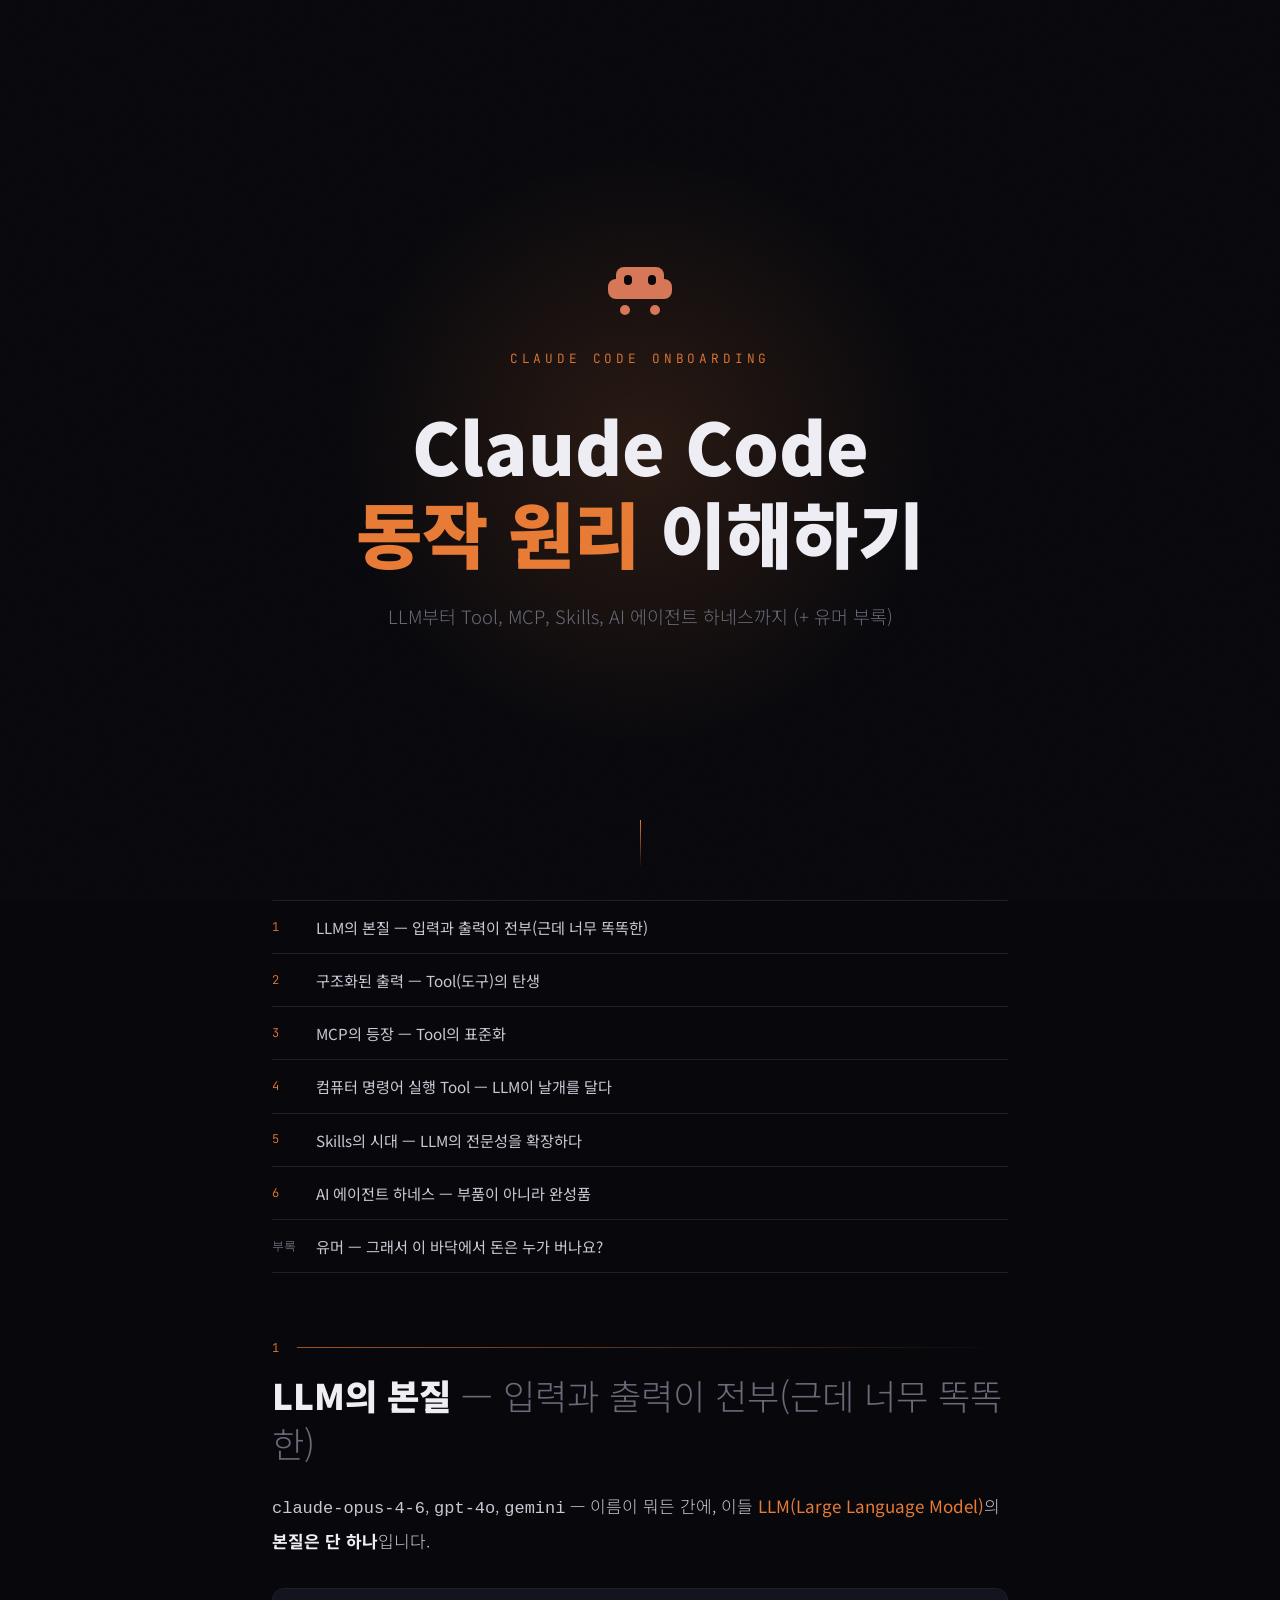
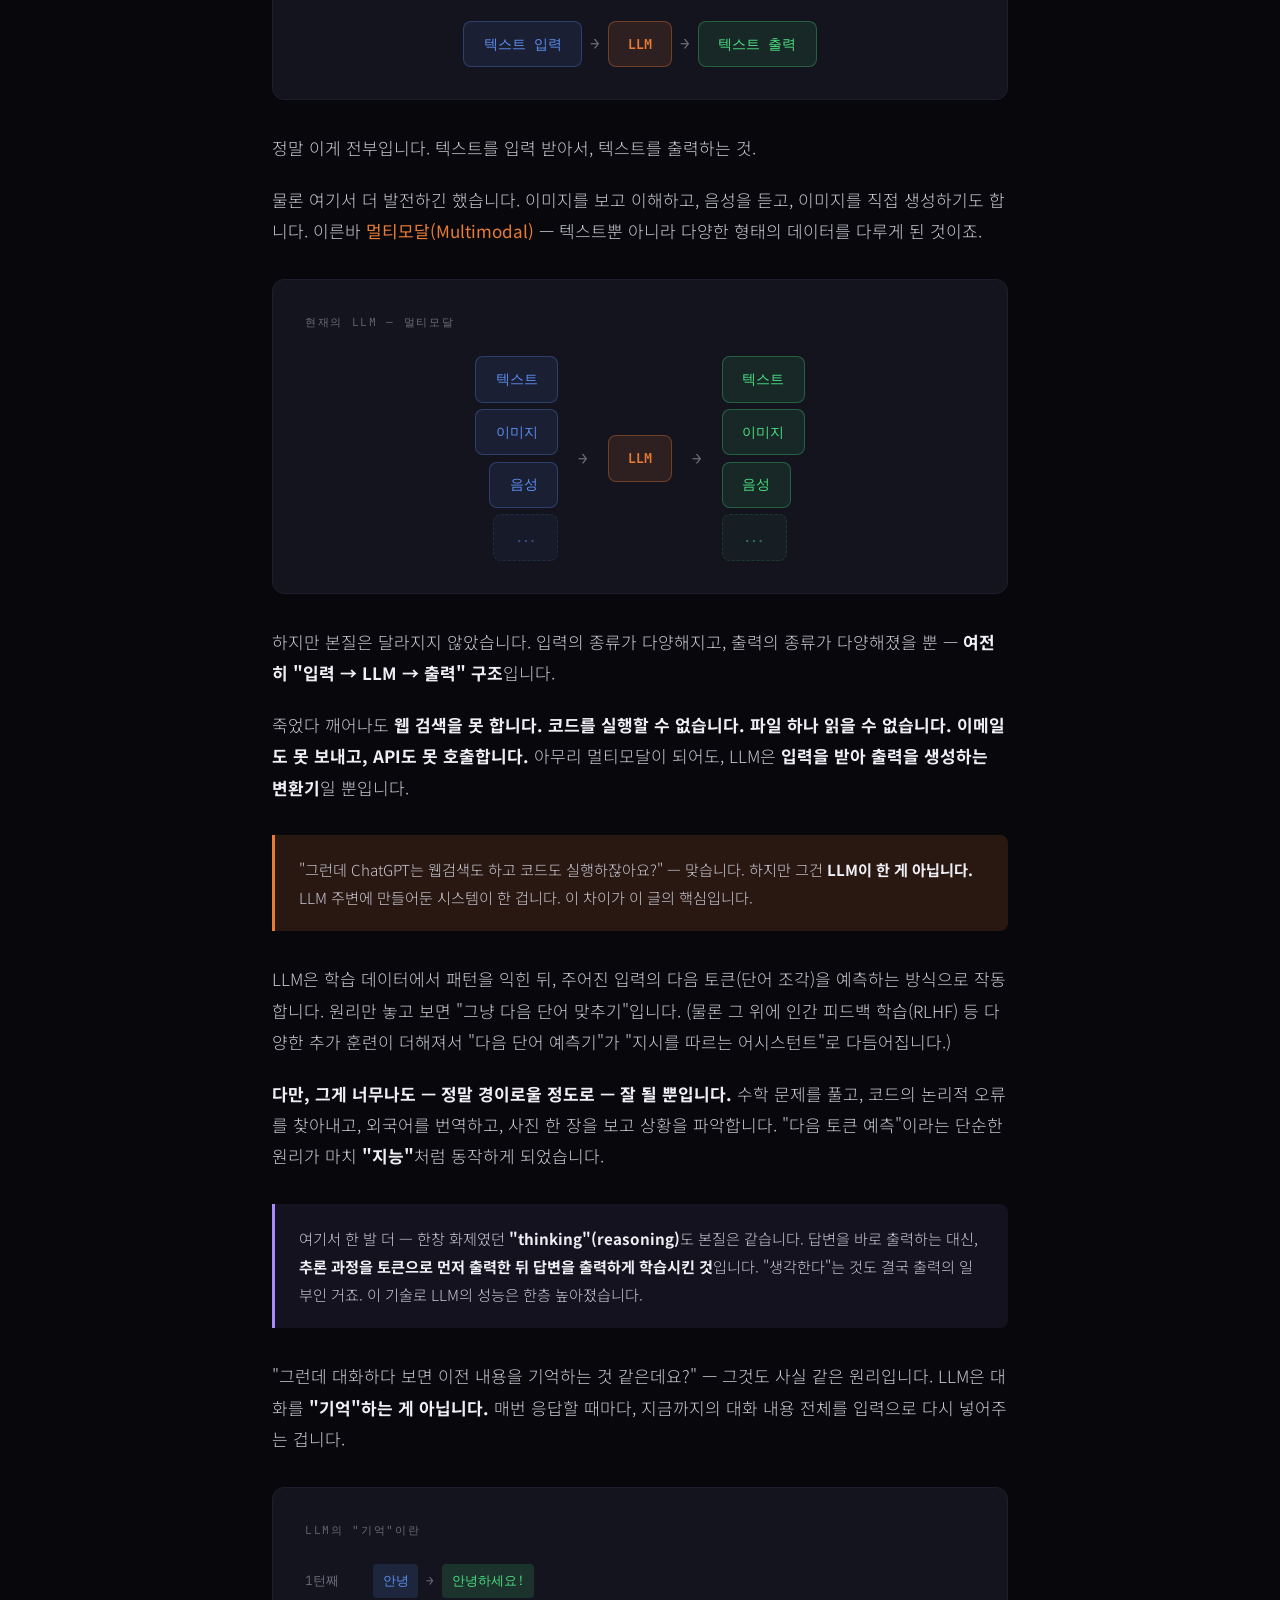
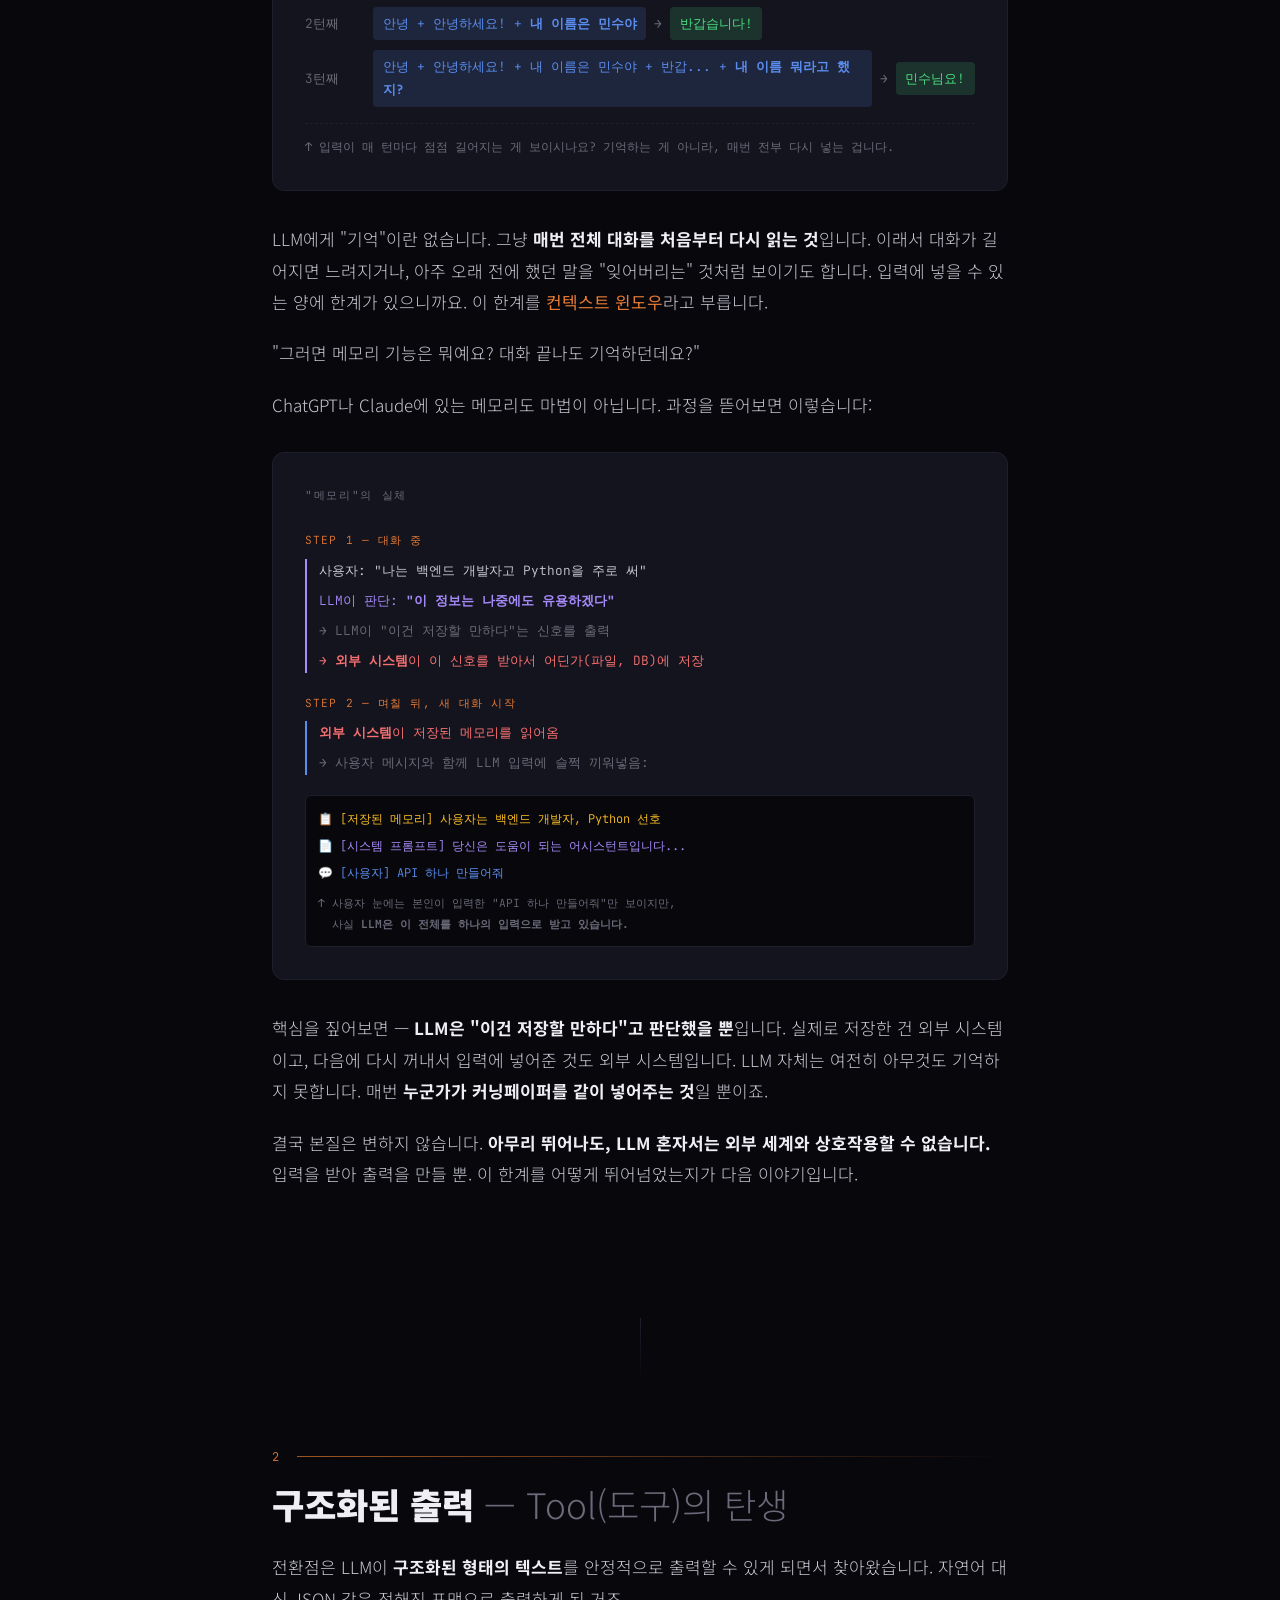
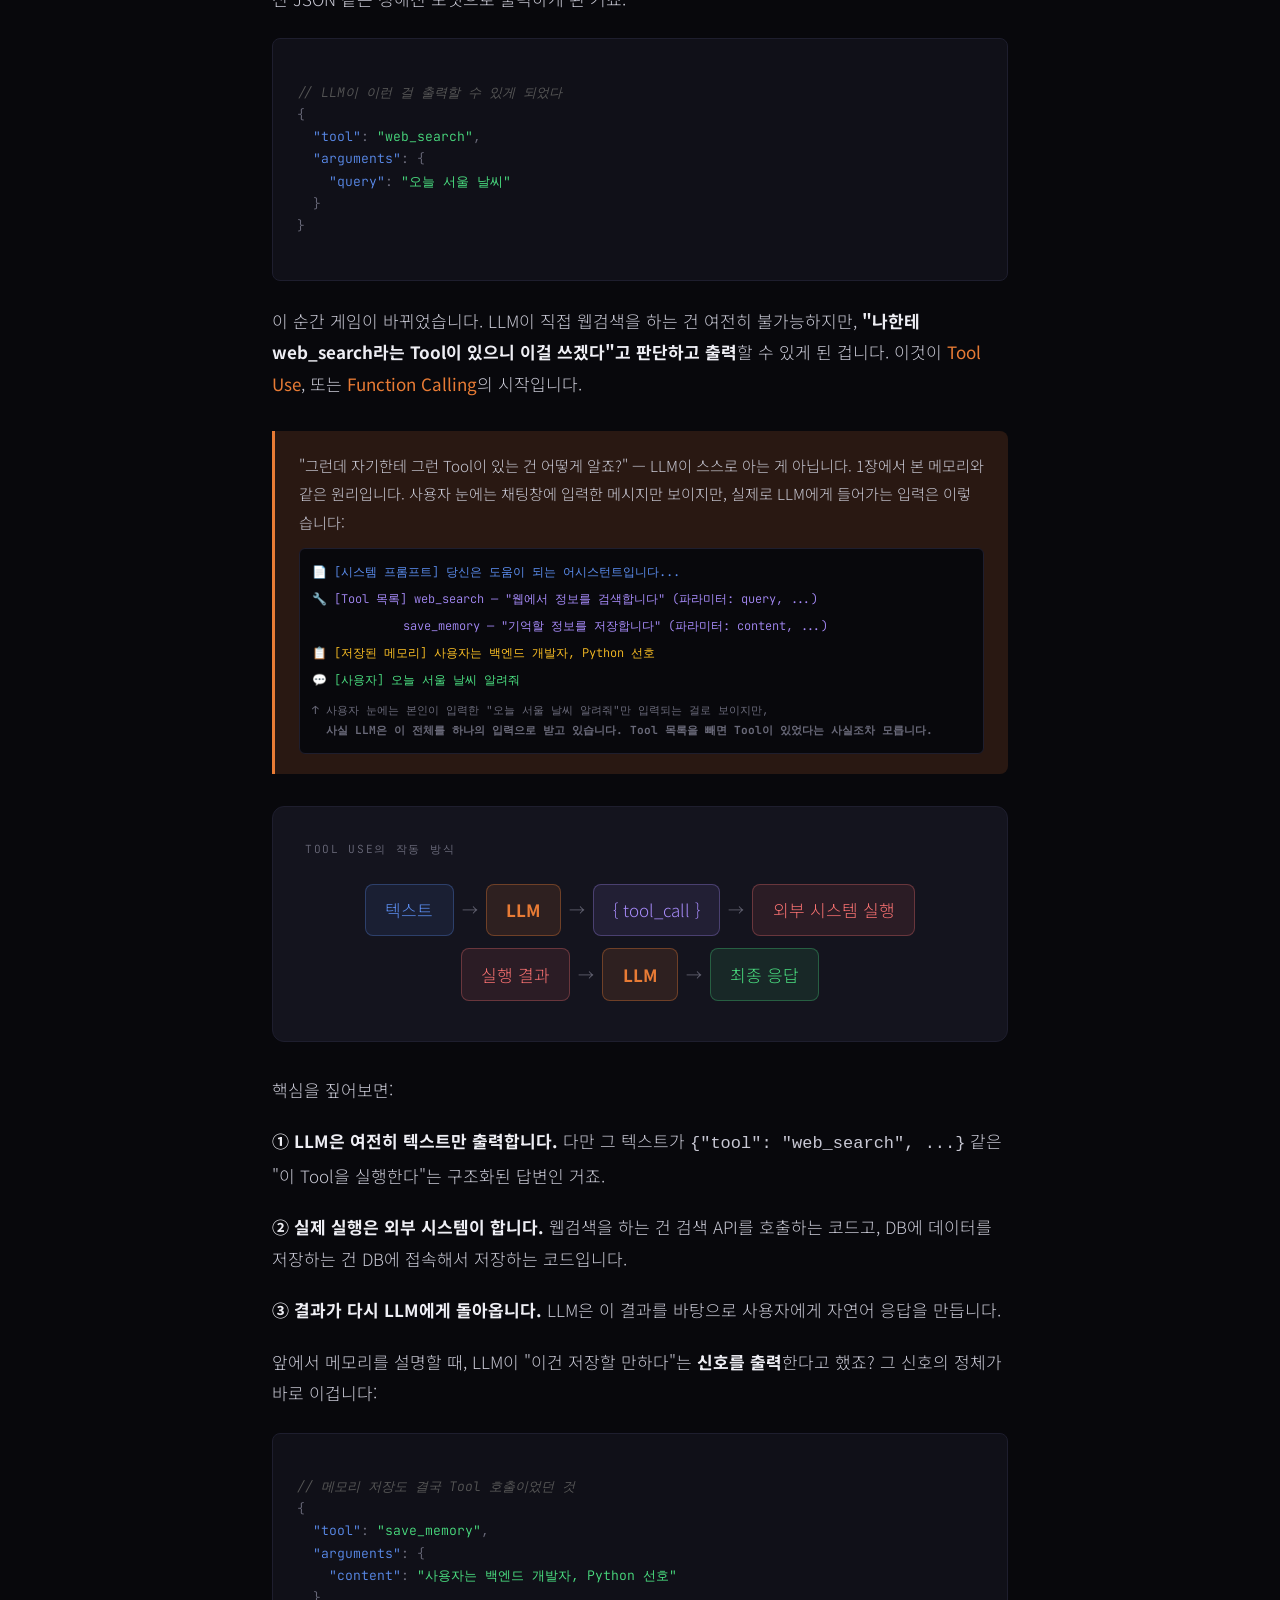
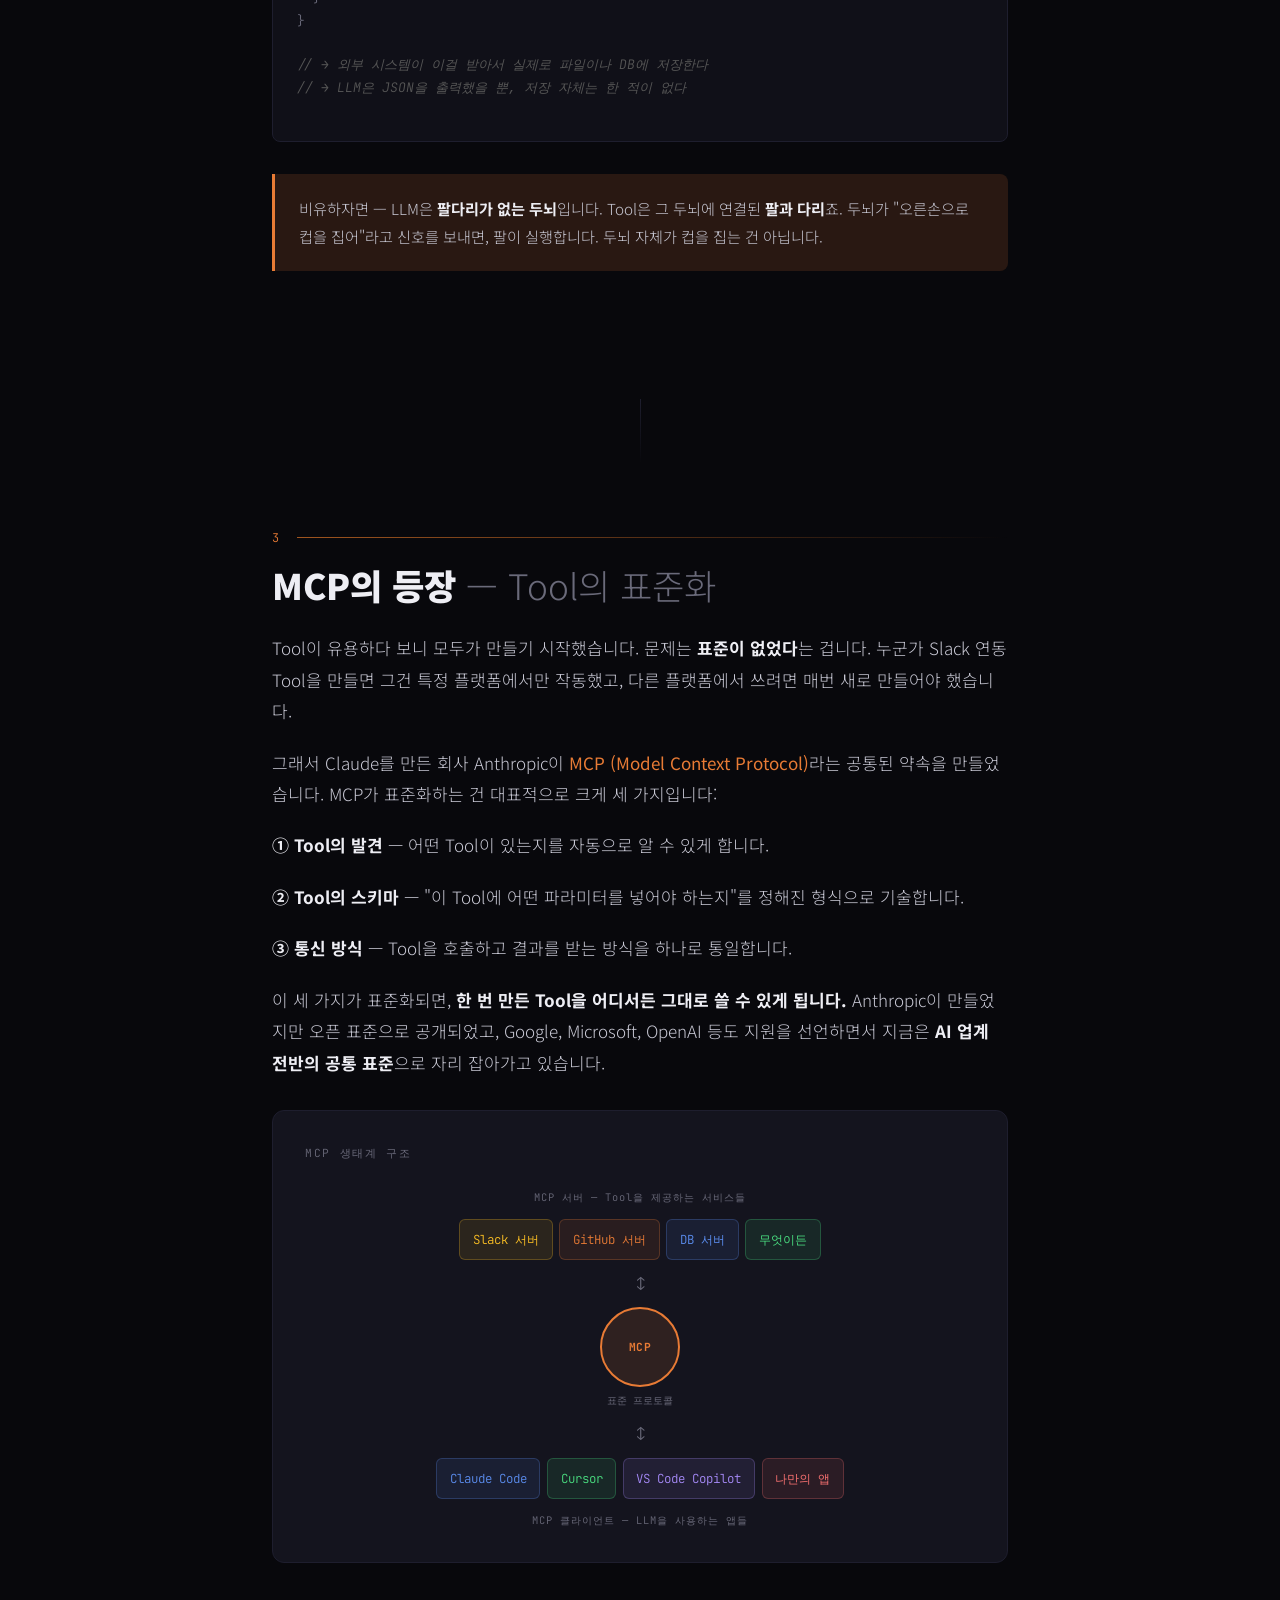
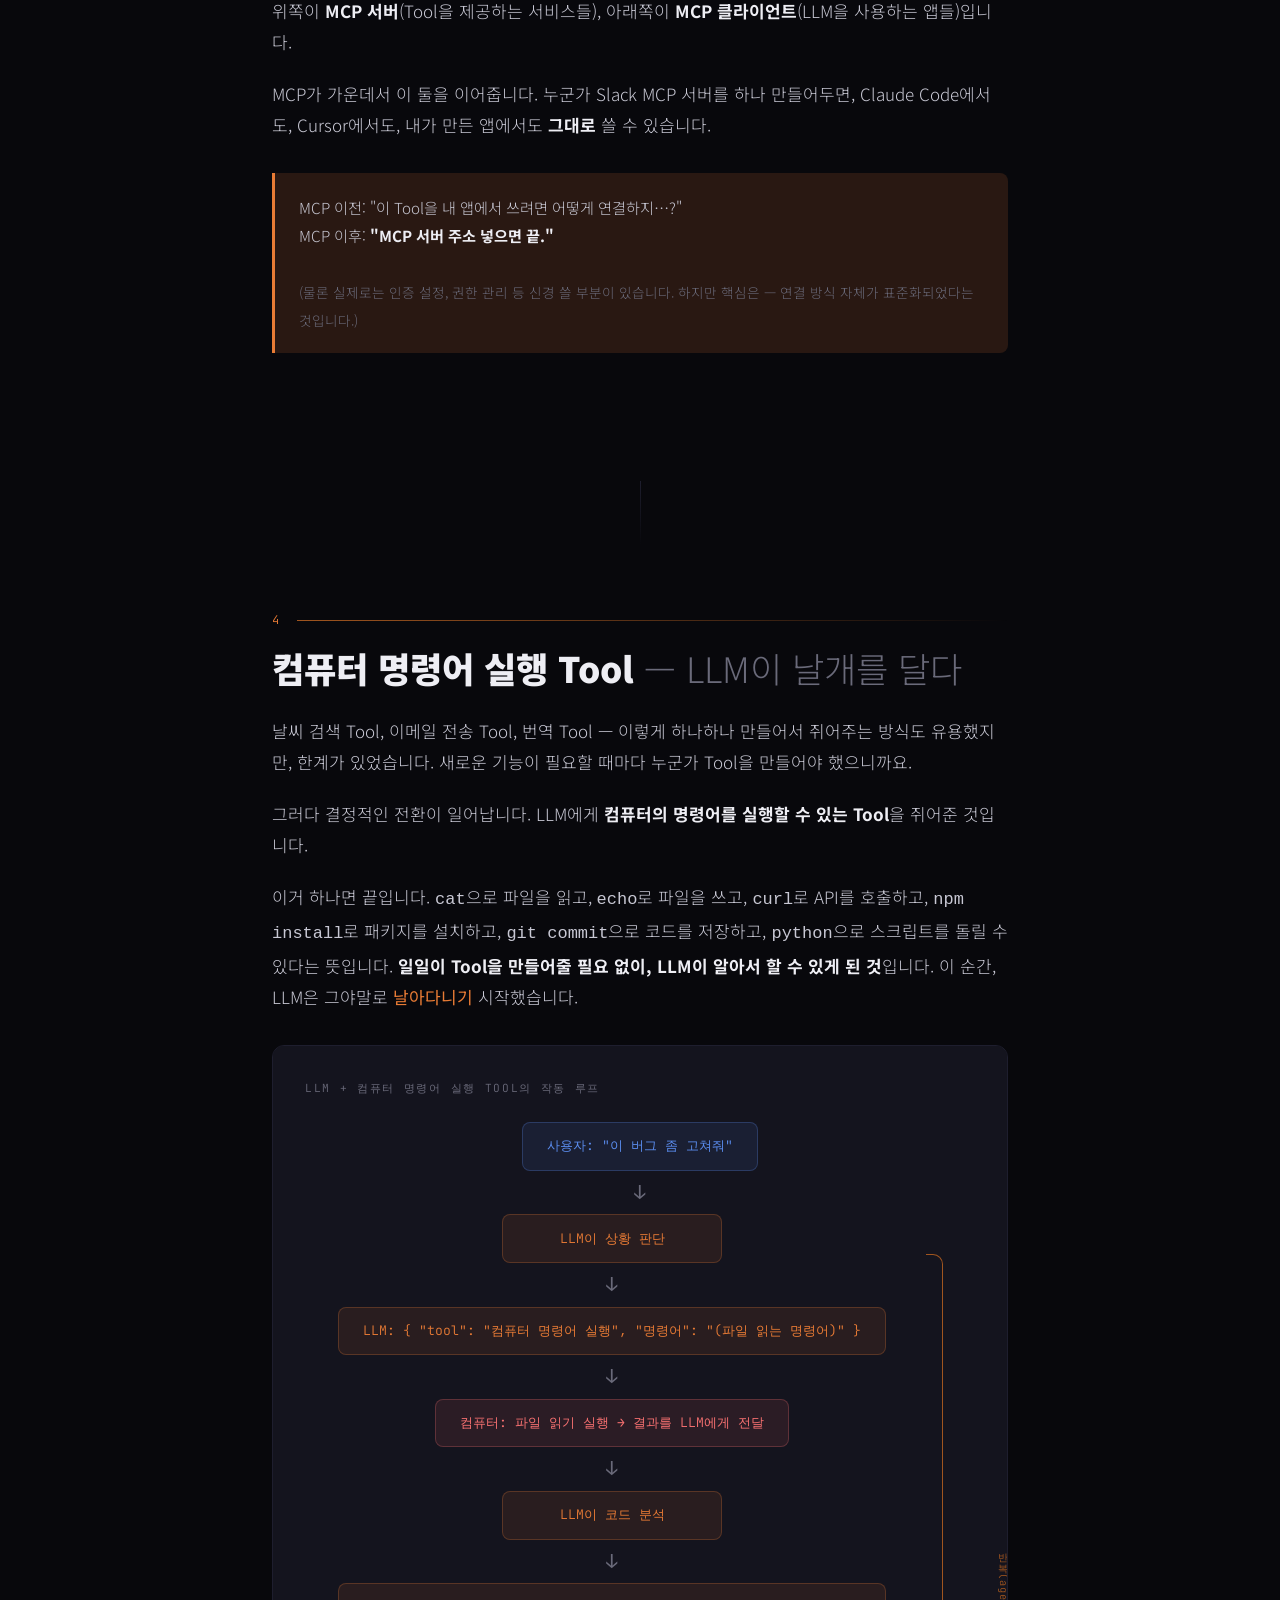
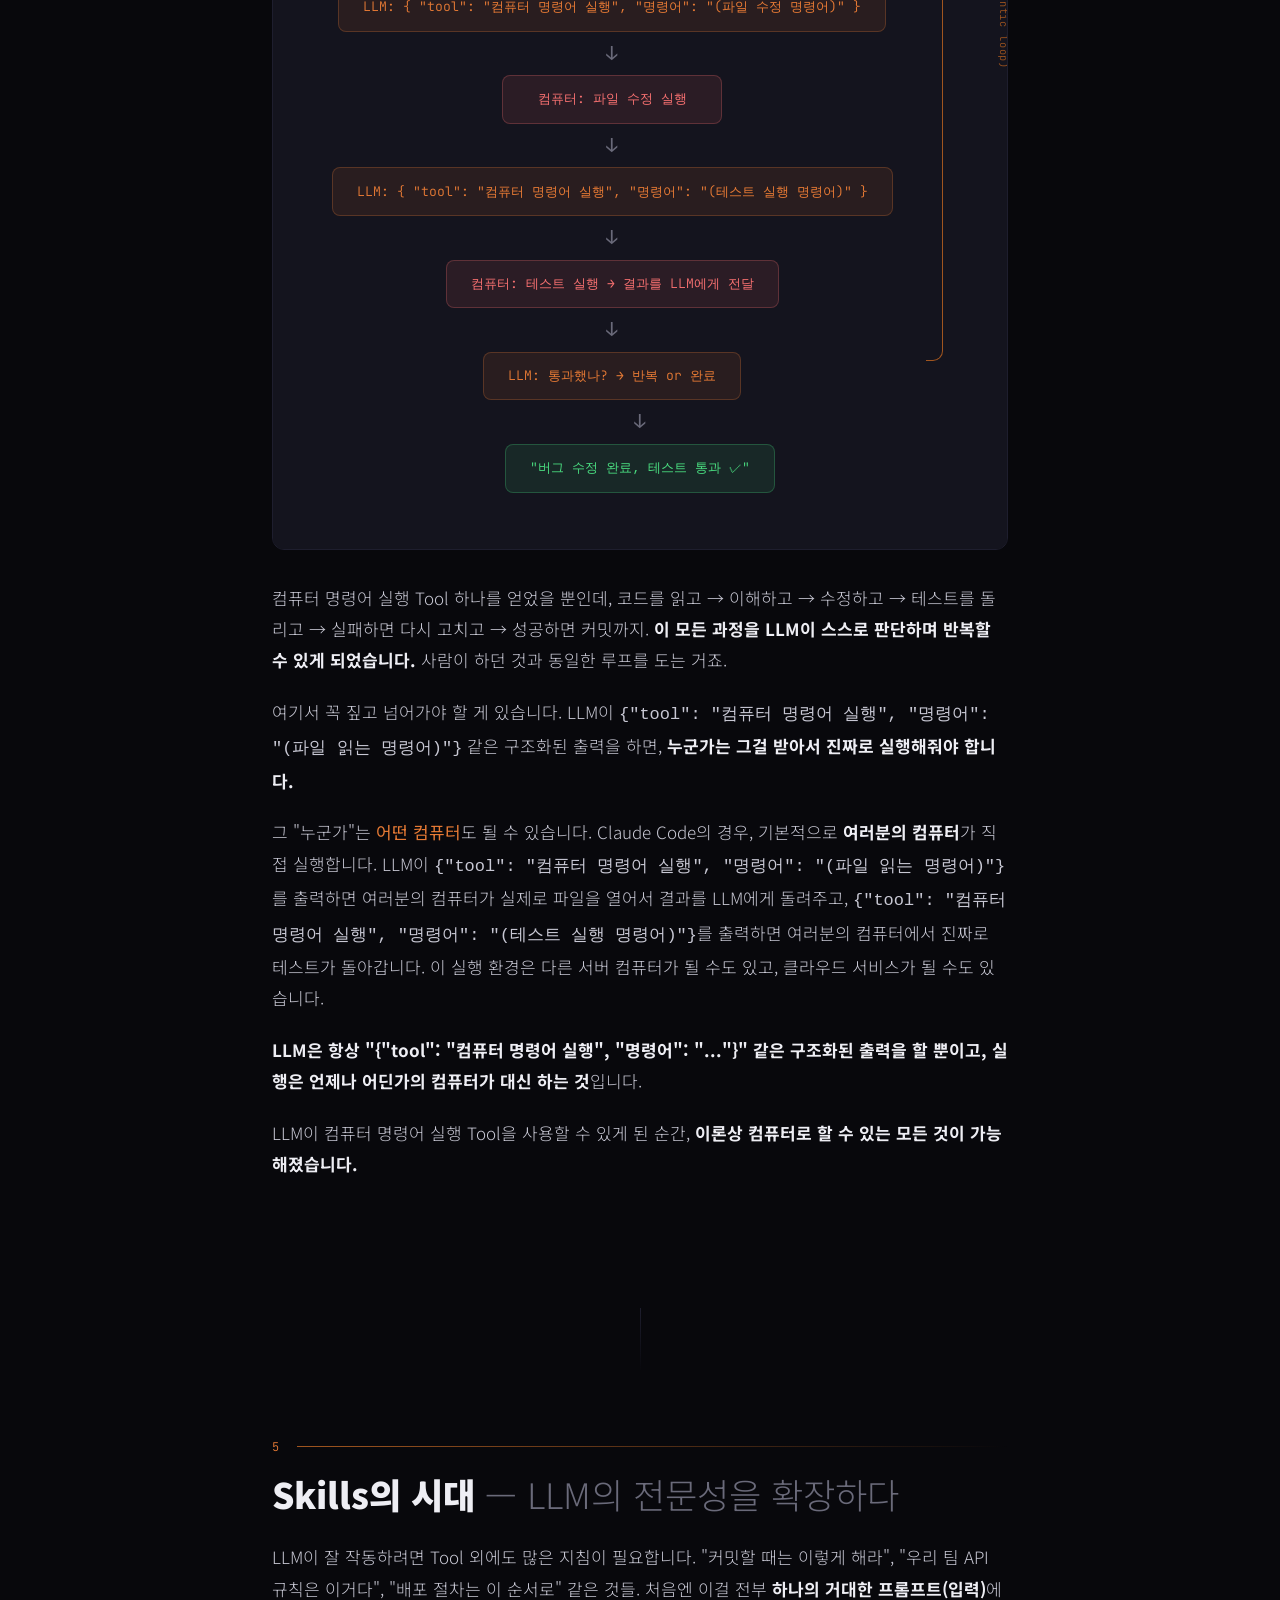
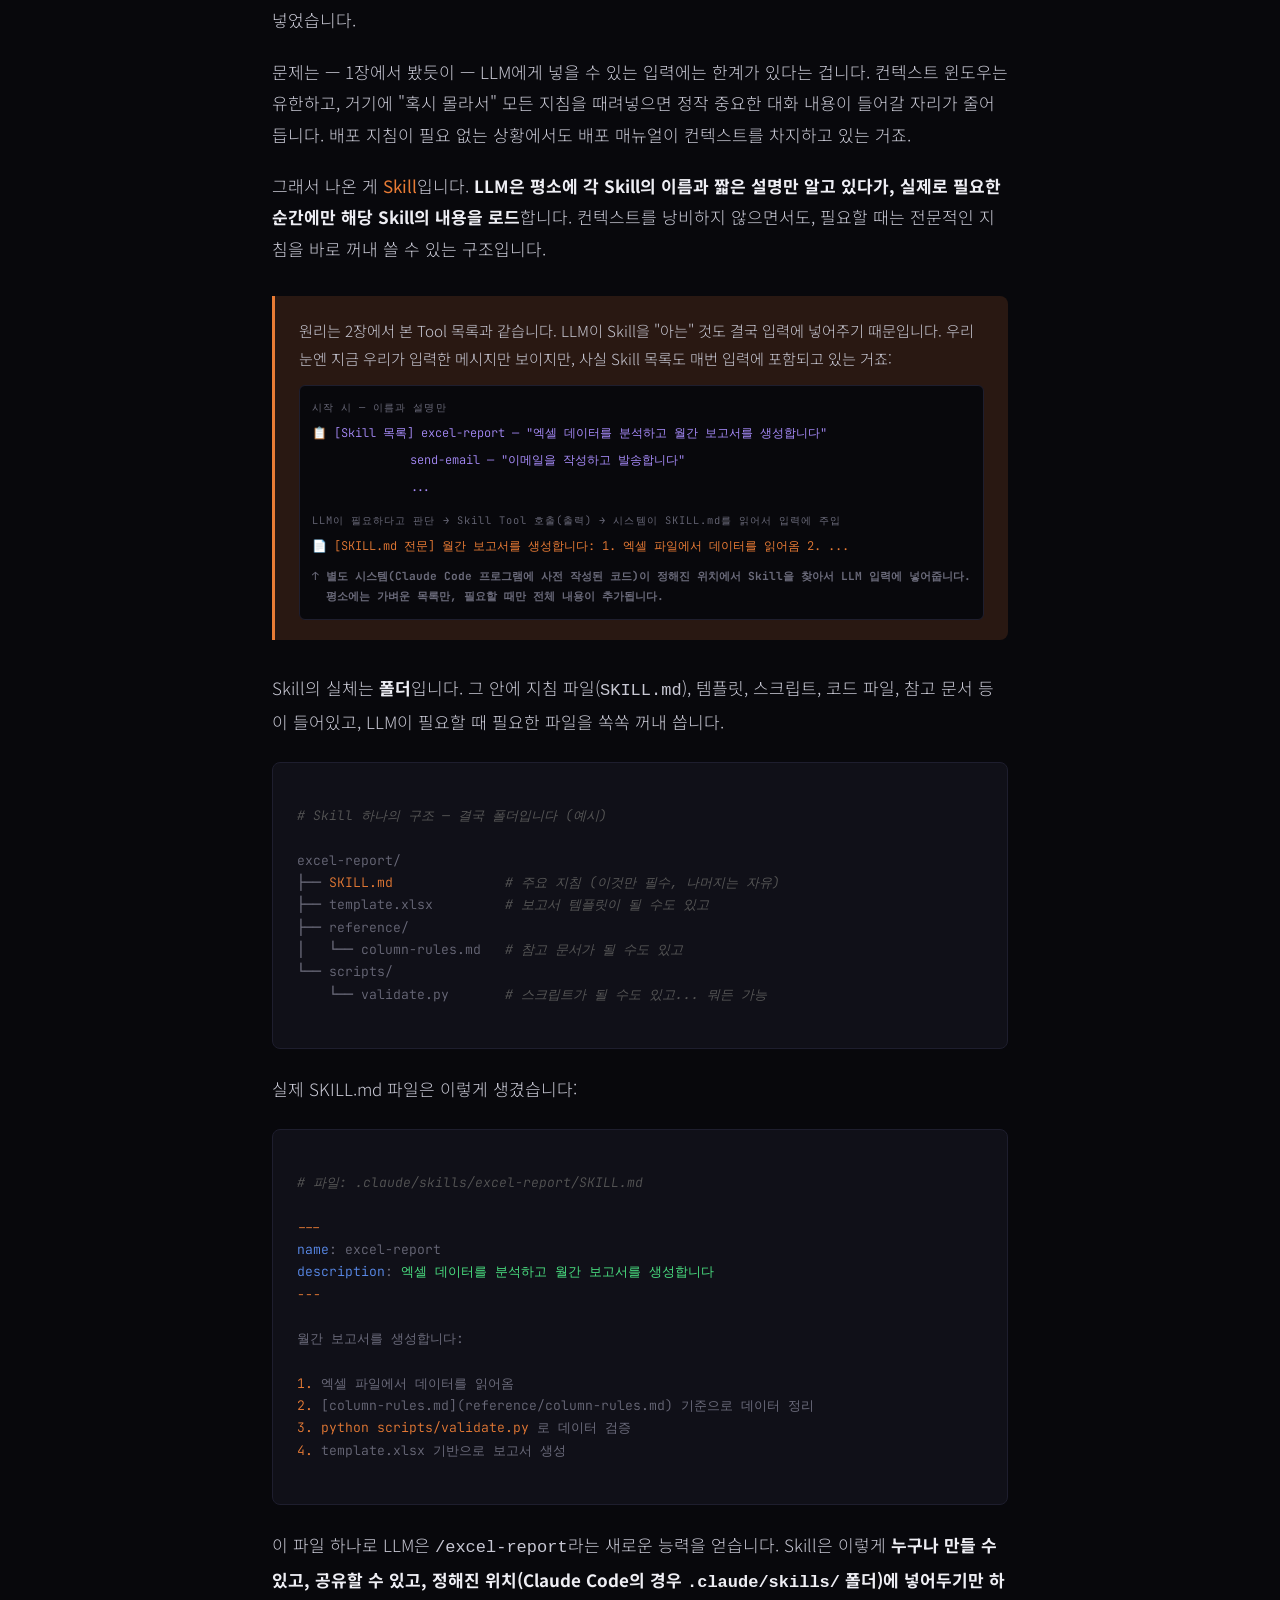
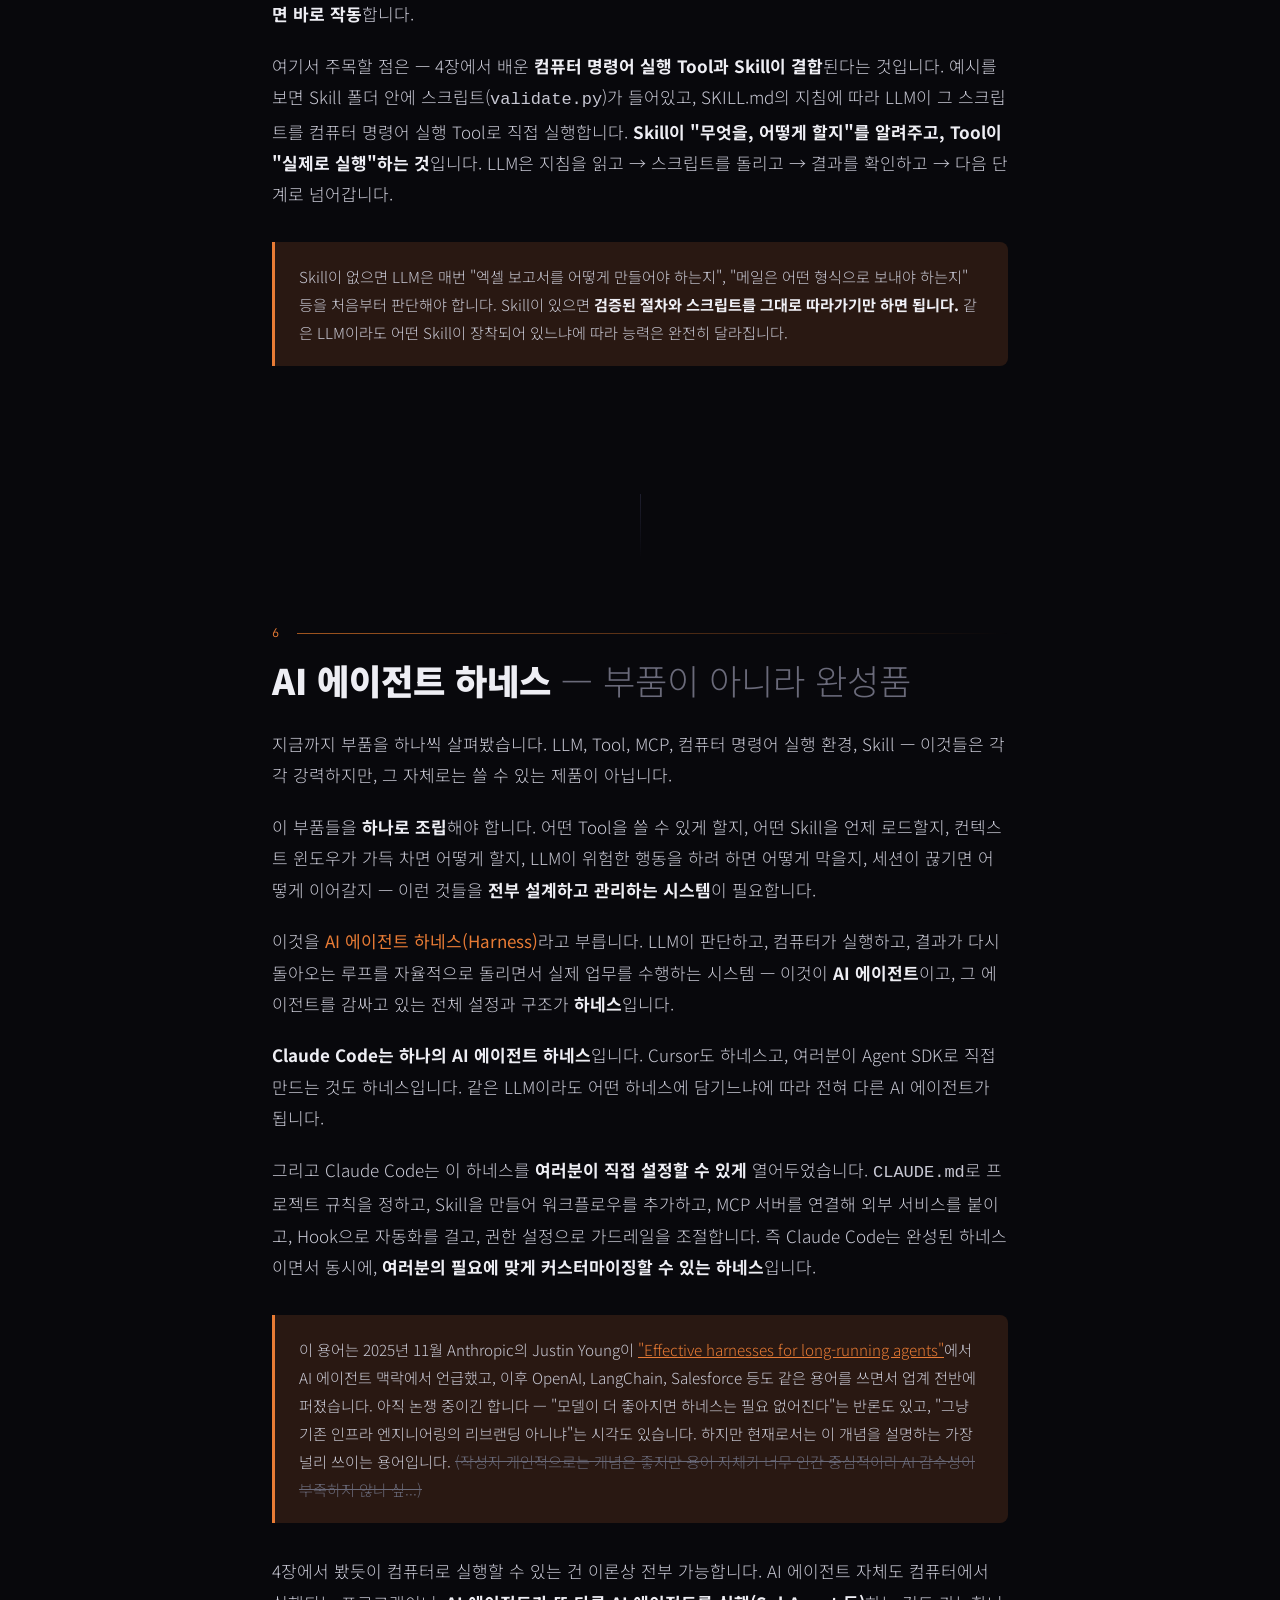
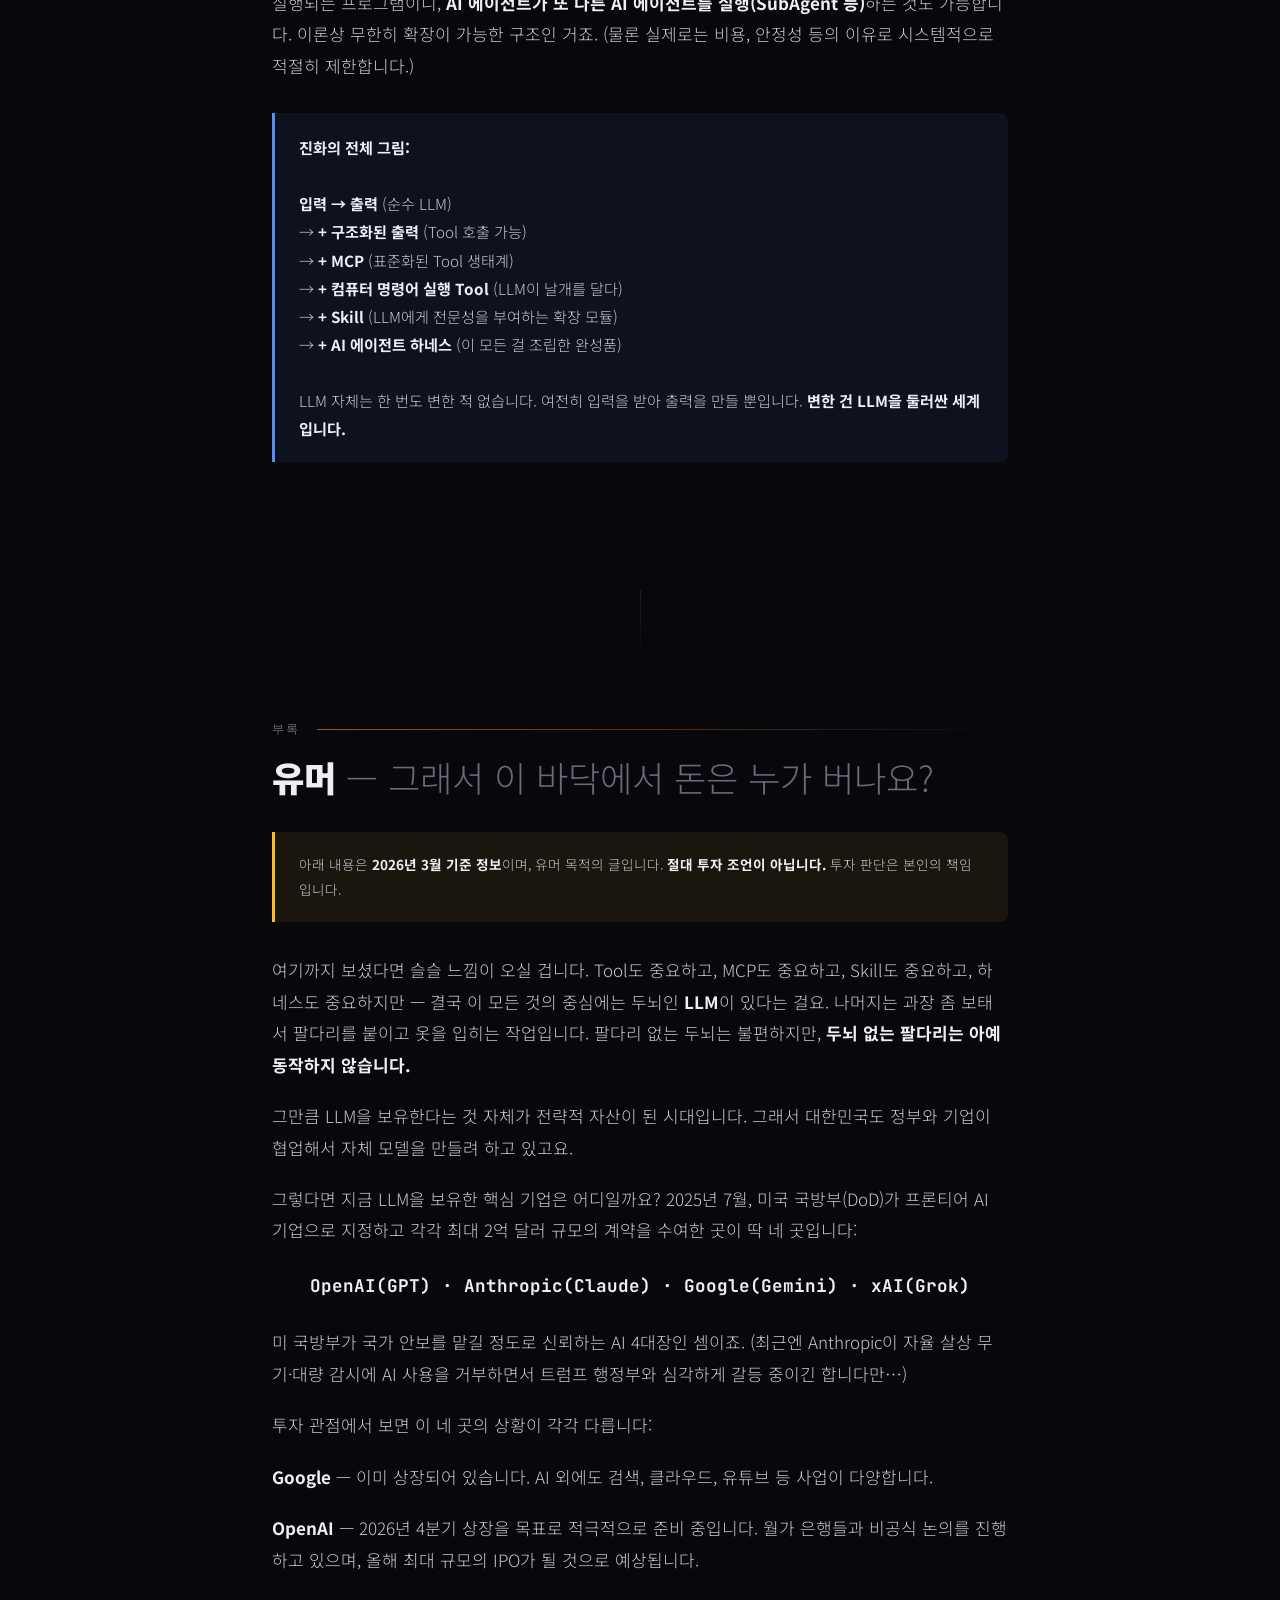
==== basics/index.html @ e040c5b0 "Restructure site into multi-page layout - Extract shared CSS/JS to assets/css/style.css and assets/j" ====
<!DOCTYPE html>
<html lang="ko">
<head>
<meta charset="UTF-8">
<meta name="viewport" content="width=device-width, initial-scale=1.0">
<title>Claude Code 동작 원리 이해하기</title>
<link rel="preconnect" href="https://fonts.googleapis.com">
<link href="https://fonts.googleapis.com/css2?family=Noto+Sans+KR:wght@300;400;700;900&family=JetBrains+Mono:wght@400;700&family=Playfair+Display:wght@700;900&display=swap" rel="stylesheet">
<link rel="stylesheet" href="../assets/css/style.css">
</head>
<body>

<!-- ════════════════════════ HERO ════════════════════════ -->
<header class="hero">
  <svg width="80" height="56" viewBox="0 0 80 56" fill="none" style="margin-bottom: 1.5rem; position: relative; z-index: 1; opacity: 0; animation: fadeUp 0.8s ease forwards 0.1s;">
    <!-- head top -->
    <rect x="16" y="0" width="48" height="24" rx="8" fill="#D77757"/>
    <!-- head bottom -->
    <rect x="8" y="12" width="64" height="20" rx="8" fill="#D77757"/>
    <!-- eyes -->
    <rect x="24" y="8" width="8" height="10" rx="4" fill="#08080c"/>
    <rect x="48" y="8" width="8" height="10" rx="4" fill="#08080c"/>
    <!-- feet -->
    <rect x="20" y="38" width="10" height="10" rx="5" fill="#D77757"/>
    <rect x="50" y="38" width="10" height="10" rx="5" fill="#D77757"/>
  </svg>
  <div class="hero-label">Claude Code Onboarding</div>
  <h1>Claude Code<br><span class="accent">동작 원리</span> 이해하기</h1>
  <p class="hero-sub">LLM부터 Tool, MCP, Skills, AI 에이전트 하네스까지 (+ 유머 부록)</p>
  <div class="scroll-hint"><span></span></div>
</header>

<!-- ════════════════════════ SCROLL TO TOP ════════════════════════ -->
<a class="scroll-top" id="scrollTop" href="#">
  <span class="arrow"></span>
  <span class="label">TOP</span>
</a>

<!-- ════════════════════════ TOC ════════════════════════ -->
<nav class="toc">
  <a class="toc-item" href="#s1"><span class="toc-num">1</span><span class="toc-label">LLM의 본질 — 입력과 출력이 전부(근데 너무 똑똑한)</span></a>
  <a class="toc-item" href="#s2"><span class="toc-num">2</span><span class="toc-label">구조화된 출력 — Tool(도구)의 탄생</span></a>
  <a class="toc-item" href="#s3"><span class="toc-num">3</span><span class="toc-label">MCP의 등장 — Tool의 표준화</span></a>
  <a class="toc-item" href="#s4"><span class="toc-num">4</span><span class="toc-label">컴퓨터 명령어 실행 Tool — LLM이 날개를 달다</span></a>
  <a class="toc-item" href="#s5"><span class="toc-num">5</span><span class="toc-label">Skills의 시대 — LLM의 전문성을 확장하다</span></a>
  <a class="toc-item" href="#s6"><span class="toc-num">6</span><span class="toc-label">AI 에이전트 하네스 — 부품이 아니라 완성품</span></a>
  <a class="toc-item" href="#appendix"><span class="toc-num" style="color: var(--text-dim);">부록</span><span class="toc-label">유머 — 그래서 이 바닥에서 돈은 누가 버나요?</span></a>
</nav>

<!-- ════════════════════════ CONTENT ════════════════════════ -->
<main class="content">

  <!-- ────── 1. LLM의 본질 ────── -->
  <article class="section" id="s1">
    <div class="section-number">1</div>
    <h2>LLM의 본질 <span class="dim">— 입력과 출력이 전부(근데 너무 똑똑한)</span></h2>

    <p>
      <code>claude-opus-4-6</code>, <code>gpt-4o</code>, <code>gemini</code> — 이름이 뭐든 간에,
      이들 <span class="highlight">LLM(Large Language Model)</span>의 <strong>본질은 단 하나</strong>입니다.
    </p>

    <!-- Diagram: basic LLM -->
    <div class="diagram">
      <div class="flow">
        <div class="flow-node input">텍스트 입력</div>
        <div class="flow-arrow">→</div>
        <div class="flow-node model">LLM</div>
        <div class="flow-arrow">→</div>
        <div class="flow-node output">텍스트 출력</div>
      </div>
    </div>

    <p>
      정말 이게 전부입니다. 텍스트를 입력 받아서, 텍스트를 출력하는 것.
    </p>
    <p>
      물론 여기서 더 발전하긴 했습니다.
      이미지를 보고 이해하고, 음성을 듣고, 이미지를 직접 생성하기도 합니다.
      이른바 <span class="highlight">멀티모달(Multimodal)</span> — 텍스트뿐 아니라 다양한 형태의 데이터를 다루게 된 것이죠.
    </p>

    <div class="diagram">
      <div class="diagram-title">현재의 LLM — 멀티모달</div>
      <div style="display: flex; align-items: center; justify-content: center; gap: 0.75rem; font-family: var(--font-mono); font-size: 0.85rem;">
        <div style="display: flex; flex-direction: column; gap: 0.4rem; align-items: flex-end;">
          <div class="flow-node input">텍스트</div>
          <div class="flow-node input">이미지</div>
          <div class="flow-node input">음성</div>
          <div class="flow-node input" style="border-style: dashed; opacity: 0.5;">...</div>
        </div>
        <div class="flow-arrow">→</div>
        <div class="flow-node model">LLM</div>
        <div class="flow-arrow">→</div>
        <div style="display: flex; flex-direction: column; gap: 0.4rem; align-items: flex-start;">
          <div class="flow-node output">텍스트</div>
          <div class="flow-node output">이미지</div>
          <div class="flow-node output">음성</div>
          <div class="flow-node output" style="border-style: dashed; opacity: 0.5;">...</div>
        </div>
      </div>
    </div>

    <p>
      하지만 본질은 달라지지 않았습니다.
      입력의 종류가 다양해지고, 출력의 종류가 다양해졌을 뿐 —
      <strong>여전히 "입력 → LLM → 출력" 구조</strong>입니다.
    </p>

    <p>
      죽었다 깨어나도 <strong>웹 검색을 못 합니다.
      코드를 실행할 수 없습니다. 파일 하나 읽을 수 없습니다.
      이메일도 못 보내고, API도 못 호출합니다.</strong>
      아무리 멀티모달이 되어도, LLM은 <strong>입력을 받아 출력을 생성하는 변환기</strong>일 뿐입니다.
    </p>

    <div class="callout">
      <p>
        "그런데 ChatGPT는 웹검색도 하고 코드도 실행하잖아요?"
        — 맞습니다. 하지만 그건 <strong>LLM이 한 게 아닙니다.</strong>
        LLM 주변에 만들어둔 시스템이 한 겁니다. 이 차이가 이 글의 핵심입니다.
      </p>
    </div>

    <p>
      LLM은 학습 데이터에서 패턴을 익힌 뒤, 주어진 입력의 다음 토큰(단어 조각)을
      예측하는 방식으로 작동합니다. 원리만 놓고 보면 "그냥 다음 단어 맞추기"입니다.
      (물론 그 위에 인간 피드백 학습(RLHF) 등 다양한 추가 훈련이 더해져서
      "다음 단어 예측기"가 "지시를 따르는 어시스턴트"로 다듬어집니다.)
    </p>
    <p>
      <strong>다만, 그게 너무나도 — 정말 경이로울 정도로 — 잘 될 뿐입니다.</strong>
      수학 문제를 풀고, 코드의 논리적 오류를 찾아내고, 외국어를 번역하고,
      사진 한 장을 보고 상황을 파악합니다.
      "다음 토큰 예측"이라는 단순한 원리가 마치 <strong>"지능"</strong>처럼 동작하게 되었습니다.
    </p>
    <div class="callout" style="border-left-color: var(--purple); background: rgba(167,139,250,0.08);">
      <p>
        여기서 한 발 더 — 한창 화제였던 <strong>"thinking"(reasoning)</strong>도 본질은 같습니다.
        답변을 바로 출력하는 대신,
        <strong>추론 과정을 토큰으로 먼저 출력한 뒤 답변을 출력하게 학습시킨 것</strong>입니다.
        "생각한다"는 것도 결국 출력의 일부인 거죠.
        이 기술로 LLM의 성능은 한층 높아졌습니다.
      </p>
    </div>
    <p>
      "그런데 대화하다 보면 이전 내용을 기억하는 것 같은데요?"
      — 그것도 사실 같은 원리입니다.
      LLM은 대화를 <strong>"기억"하는 게 아닙니다.</strong>
      매번 응답할 때마다, 지금까지의 대화 내용 전체를 입력으로 다시 넣어주는 겁니다.
    </p>

    <div class="diagram">
      <div class="diagram-title">LLM의 "기억"이란</div>
      <div style="font-family: var(--font-mono); font-size: 0.8rem;">
        <div style="display: flex; align-items: center; gap: 0.75rem; margin-bottom: 0.6rem;">
          <span style="color: var(--text-dim); flex-shrink: 0; width: 3.5rem;">1턴째</span>
          <div style="flex: 1; display: flex; align-items: center; gap: 0.5rem;">
            <div style="background: rgba(91,141,239,0.15); border-radius: 4px; padding: 0.3rem 0.6rem; color: var(--blue); white-space: nowrap;">안녕</div>
            <span style="color: var(--text-dim);">→</span>
            <div style="background: rgba(74,222,128,0.15); border-radius: 4px; padding: 0.3rem 0.6rem; color: var(--green); white-space: nowrap;">안녕하세요!</div>
          </div>
        </div>
        <div style="display: flex; align-items: center; gap: 0.75rem; margin-bottom: 0.6rem;">
          <span style="color: var(--text-dim); flex-shrink: 0; width: 3.5rem;">2턴째</span>
          <div style="flex: 1; display: flex; align-items: center; gap: 0.5rem;">
            <div style="background: rgba(91,141,239,0.15); border-radius: 4px; padding: 0.3rem 0.6rem; color: var(--blue);">안녕 + 안녕하세요! + <strong>내 이름은 민수야</strong></div>
            <span style="color: var(--text-dim);">→</span>
            <div style="background: rgba(74,222,128,0.15); border-radius: 4px; padding: 0.3rem 0.6rem; color: var(--green); white-space: nowrap;">반갑습니다!</div>
          </div>
        </div>
        <div style="display: flex; align-items: center; gap: 0.75rem;">
          <span style="color: var(--text-dim); flex-shrink: 0; width: 3.5rem;">3턴째</span>
          <div style="flex: 1; display: flex; align-items: center; gap: 0.5rem;">
            <div style="background: rgba(91,141,239,0.15); border-radius: 4px; padding: 0.3rem 0.6rem; color: var(--blue);">안녕 + 안녕하세요! + 내 이름은 민수야 + 반갑... + <strong>내 이름 뭐라고 했지?</strong></div>
            <span style="color: var(--text-dim);">→</span>
            <div style="background: rgba(74,222,128,0.15); border-radius: 4px; padding: 0.3rem 0.6rem; color: var(--green); white-space: nowrap;">민수님요!</div>
          </div>
        </div>
        <div style="margin-top: 1rem; padding-top: 0.75rem; border-top: 1px dashed var(--border); color: var(--text-dim); font-size: 0.75rem;">
          ↑ 입력이 매 턴마다 점점 길어지는 게 보이시나요? 기억하는 게 아니라, 매번 전부 다시 넣는 겁니다.
        </div>
      </div>
    </div>

    <p>
      LLM에게 "기억"이란 없습니다. 그냥 <strong>매번 전체 대화를 처음부터 다시 읽는 것</strong>입니다.
      이래서 대화가 길어지면 느려지거나, 아주 오래 전에 했던 말을 "잊어버리는" 것처럼 보이기도 합니다.
      입력에 넣을 수 있는 양에 한계가 있으니까요. 이 한계를 <span class="highlight">컨텍스트 윈도우</span>라고 부릅니다.
    </p>

    <p>
      "그러면 메모리 기능은 뭐예요? 대화 끝나도 기억하던데요?"
    </p>
    <p>
      ChatGPT나 Claude에 있는 메모리도 마법이 아닙니다. 과정을 뜯어보면 이렇습니다:
    </p>

    <div class="diagram">
      <div class="diagram-title">"메모리"의 실체</div>
      <div style="font-family: var(--font-mono); font-size: 0.8rem;">
        <div style="margin-bottom: 1.25rem;">
          <div style="color: var(--accent); font-size: 0.7rem; letter-spacing: 0.1em; margin-bottom: 0.5rem;">STEP 1 — 대화 중</div>
          <div style="display: flex; flex-direction: column; gap: 0.4rem; padding-left: 0.75rem; border-left: 2px solid var(--purple);">
            <div style="color: var(--text);">사용자: "나는 백엔드 개발자고 Python을 주로 써"</div>
            <div style="color: var(--purple);">LLM이 판단: <strong>"이 정보는 나중에도 유용하겠다"</strong></div>
            <div style="color: var(--text-dim);">→ LLM이 "이건 저장할 만하다"는 신호를 출력</div>
            <div style="color: var(--red);">→ <strong>외부 시스템</strong>이 이 신호를 받아서 어딘가(파일, DB)에 저장</div>
          </div>
        </div>
        <div style="margin-bottom: 1.25rem;">
          <div style="color: var(--accent); font-size: 0.7rem; letter-spacing: 0.1em; margin-bottom: 0.5rem;">STEP 2 — 며칠 뒤, 새 대화 시작</div>
          <div style="display: flex; flex-direction: column; gap: 0.4rem; padding-left: 0.75rem; border-left: 2px solid var(--blue);">
            <div style="color: var(--red);"><strong>외부 시스템</strong>이 저장된 메모리를 읽어옴</div>
            <div style="color: var(--text-dim);">→ 사용자 메시지와 함께 LLM 입력에 슬쩍 끼워넣음:</div>
          </div>
        </div>
        <div style="display: flex; flex-direction: column; gap: 0.3rem; padding: 0.75rem; background: var(--bg); border-radius: 6px; border: 1px solid var(--border);">
          <div style="color: var(--yellow); font-size: 0.75rem;">📋 [저장된 메모리] 사용자는 백엔드 개발자, Python 선호</div>
          <div style="color: var(--purple); font-size: 0.75rem;">📄 [시스템 프롬프트] 당신은 도움이 되는 어시스턴트입니다...</div>
          <div style="color: var(--blue); font-size: 0.75rem;">💬 [사용자] API 하나 만들어줘</div>
          <div style="color: var(--text-dim); font-size: 0.7rem; margin-top: 0.25rem;">↑ 사용자 눈에는 본인이 입력한 "API 하나 만들어줘"만 보이지만,<br>
          &nbsp;&nbsp;사실 <strong>LLM은 이 전체를 하나의 입력으로 받고 있습니다.</strong></div>
        </div>
      </div>
    </div>

    <p>
      핵심을 짚어보면 — <strong>LLM은 "이건 저장할 만하다"고 판단했을 뿐</strong>입니다.
      실제로 저장한 건 외부 시스템이고, 다음에 다시 꺼내서 입력에 넣어준 것도 외부 시스템입니다.
      LLM 자체는 여전히 아무것도 기억하지 못합니다.
      매번 <strong>누군가가 커닝페이퍼를 같이 넣어주는 것</strong>일 뿐이죠.
    </p>

    <p>
      결국 본질은 변하지 않습니다.
      <strong>아무리 뛰어나도, LLM 혼자서는 외부 세계와 상호작용할 수 없습니다.</strong>
      입력을 받아 출력을 만들 뿐. 이 한계를 어떻게 뛰어넘었는지가 다음 이야기입니다.
    </p>
  </article>

  <div class="section-divider"></div>

  <!-- ────── 2. 구조화된 출력과 Tool ────── -->
  <article class="section" id="s2">
    <div class="section-number">2</div>
    <h2>구조화된 출력 <span class="dim">— Tool(도구)의 탄생</span></h2>

    <p>
      전환점은 LLM이 <strong>구조화된 형태의 텍스트</strong>를 안정적으로 출력할 수 있게 되면서 찾아왔습니다.
      자연어 대신 JSON 같은 정해진 포맷으로 출력하게 된 거죠.
    </p>

    <div class="code-block">
<span class="comment">// LLM이 이런 걸 출력할 수 있게 되었다</span>
{
  <span class="key">"tool"</span>: <span class="str">"web_search"</span>,
  <span class="key">"arguments"</span>: {
    <span class="key">"query"</span>: <span class="str">"오늘 서울 날씨"</span>
  }
}
    </div>

    <p>
      이 순간 게임이 바뀌었습니다. LLM이 직접 웹검색을 하는 건 여전히 불가능하지만,
      <strong>"나한테 web_search라는 Tool이 있으니 이걸 쓰겠다"고 판단하고 출력</strong>할 수 있게 된 겁니다.
      이것이 <span class="highlight">Tool Use</span>, 또는 <span class="highlight">Function Calling</span>의 시작입니다.
    </p>

    <div class="callout">
      <p>
        "그런데 자기한테 그런 Tool이 있는 건 어떻게 알죠?"
        — LLM이 스스로 아는 게 아닙니다. 1장에서 본 메모리와 같은 원리입니다.
        사용자 눈에는 채팅창에 입력한 메시지만 보이지만,
        실제로 LLM에게 들어가는 입력은 이렇습니다:
      </p>
      <div style="display: flex; flex-direction: column; gap: 0.3rem; padding: 0.75rem; background: var(--bg); border-radius: 6px; border: 1px solid var(--border); font-family: var(--font-mono); font-size: 0.75rem; margin-top: 0.75rem;">
        <div style="color: var(--blue);">📄 [시스템 프롬프트] 당신은 도움이 되는 어시스턴트입니다...</div>
        <div style="color: var(--purple);">🔧 [Tool 목록] web_search — "웹에서 정보를 검색합니다" (파라미터: query, ...)</div>
        <div style="color: var(--purple);">&nbsp;&nbsp;&nbsp;&nbsp;&nbsp;&nbsp;&nbsp;&nbsp;&nbsp;&nbsp;&nbsp;&nbsp;&nbsp;save_memory — "기억할 정보를 저장합니다" (파라미터: content, ...)</div>
        <div style="color: var(--yellow);">📋 [저장된 메모리] 사용자는 백엔드 개발자, Python 선호</div>
        <div style="color: var(--green);">💬 [사용자] 오늘 서울 날씨 알려줘</div>
        <div style="color: var(--text-dim); font-size: 0.7rem; margin-top: 0.25rem;">↑ 사용자 눈에는 본인이 입력한 "오늘 서울 날씨 알려줘"만 입력되는 걸로 보이지만,<br>
        &nbsp;&nbsp;<strong>사실 LLM은 이 전체를 하나의 입력으로 받고 있습니다. Tool 목록을 빼면 Tool이 있었다는 사실조차 모릅니다.</strong></div>
      </div>
    </div>

    <!-- Diagram: Tool Use flow -->
    <div class="diagram">
      <div class="diagram-title">Tool Use의 작동 방식</div>
      <div class="flow-row">
        <div class="flow-node input">텍스트</div>
        <div class="flow-arrow">→</div>
        <div class="flow-node model">LLM</div>
        <div class="flow-arrow">→</div>
        <div class="flow-node tool">{ tool_call }</div>
        <div class="flow-arrow">→</div>
        <div class="flow-node exec">외부 시스템 실행</div>
      </div>
      <div class="flow-row" style="margin-top: 0.75rem;">
        <div class="flow-node exec">실행 결과</div>
        <div class="flow-arrow">→</div>
        <div class="flow-node model">LLM</div>
        <div class="flow-arrow">→</div>
        <div class="flow-node output">최종 응답</div>
      </div>
    </div>

    <p>
      핵심을 짚어보면:
    </p>
    <p>
      <strong>① LLM은 여전히 텍스트만 출력합니다.</strong> 다만 그 텍스트가 <code>{"tool": "web_search", ...}</code> 같은 "이 Tool을 실행한다"는 구조화된 답변인 거죠.
    </p>
    <p>
      <strong>② 실제 실행은 외부 시스템이 합니다.</strong> 웹검색을 하는 건 검색 API를 호출하는 코드고, DB에 데이터를 저장하는 건 DB에 접속해서 저장하는 코드입니다.
    </p>
    <p>
      <strong>③ 결과가 다시 LLM에게 돌아옵니다.</strong> LLM은 이 결과를 바탕으로 사용자에게 자연어 응답을 만듭니다.
    </p>

    <p>
      앞에서 메모리를 설명할 때, LLM이 "이건 저장할 만하다"는 <strong>신호를 출력</strong>한다고 했죠?
      그 신호의 정체가 바로 이겁니다:
    </p>

    <div class="code-block">
<span class="comment">// 메모리 저장도 결국 Tool 호출이었던 것</span>
{
  <span class="key">"tool"</span>: <span class="str">"save_memory"</span>,
  <span class="key">"arguments"</span>: {
    <span class="key">"content"</span>: <span class="str">"사용자는 백엔드 개발자, Python 선호"</span>
  }
}

<span class="comment">// → 외부 시스템이 이걸 받아서 실제로 파일이나 DB에 저장한다</span>
<span class="comment">// → LLM은 JSON을 출력했을 뿐, 저장 자체는 한 적이 없다</span>
    </div>

    <div class="callout">
      <p>
        비유하자면 — LLM은 <strong>팔다리가 없는 두뇌</strong>입니다.
        Tool은 그 두뇌에 연결된 <strong>팔과 다리</strong>죠. 두뇌가 "오른손으로 컵을 집어"라고 신호를 보내면, 팔이 실행합니다.
        두뇌 자체가 컵을 집는 건 아닙니다.
      </p>
    </div>
  </article>

  <div class="section-divider"></div>

  <!-- ────── 3. MCP ────── -->
  <article class="section" id="s3">
    <div class="section-number">3</div>
    <h2>MCP의 등장 <span class="dim">— Tool의 표준화</span></h2>

    <p>
      Tool이 유용하다 보니 모두가 만들기 시작했습니다. 문제는
      <strong>표준이 없었다</strong>는 겁니다.
      누군가 Slack 연동 Tool을 만들면 그건 특정 플랫폼에서만 작동했고,
      다른 플랫폼에서 쓰려면 매번 새로 만들어야 했습니다.
    </p>

    <p>
      그래서 Claude를 만든 회사 Anthropic이 <span class="highlight">MCP (Model Context Protocol)</span>라는
      공통된 약속을 만들었습니다.
      MCP가 표준화하는 건 대표적으로 크게 세 가지입니다:
    </p>
    <p>
      <strong>① Tool의 발견</strong> — 어떤 Tool이 있는지를 자동으로 알 수 있게 합니다.
    </p>
    <p>
      <strong>② Tool의 스키마</strong> — "이 Tool에 어떤 파라미터를 넣어야 하는지"를 정해진 형식으로 기술합니다.
    </p>
    <p>
      <strong>③ 통신 방식</strong> — Tool을 호출하고 결과를 받는 방식을 하나로 통일합니다.
    </p>
    <p>
      이 세 가지가 표준화되면, <strong>한 번 만든 Tool을 어디서든 그대로 쓸 수 있게 됩니다.</strong>
      Anthropic이 만들었지만 오픈 표준으로 공개되었고,
      Google, Microsoft, OpenAI 등도 지원을 선언하면서
      지금은 <strong>AI 업계 전반의 공통 표준</strong>으로 자리 잡아가고 있습니다.
    </p>

    <!-- MCP Ecosystem Diagram -->
    <div class="diagram">
      <div class="diagram-title">MCP 생태계 구조</div>
      <div style="display: flex; flex-direction: column; align-items: center; gap: 0.75rem; font-family: var(--font-mono); font-size: 0.78rem;">
        <div style="color: var(--text-dim); font-size: 0.65rem; letter-spacing: 0.1em;">MCP 서버 — Tool을 제공하는 서비스들</div>
        <div style="display: flex; gap: 0.4rem; flex-wrap: wrap; justify-content: center;">
          <div class="mcp-item" style="background: rgba(251,191,36,0.1); border: 1px solid rgba(251,191,36,0.25); color: var(--yellow);">Slack 서버</div>
          <div class="mcp-item" style="background: rgba(232,123,53,0.1); border: 1px solid rgba(232,123,53,0.25); color: var(--accent);">GitHub 서버</div>
          <div class="mcp-item" style="background: rgba(91,141,239,0.1); border: 1px solid rgba(91,141,239,0.25); color: var(--blue);">DB 서버</div>
          <div class="mcp-item" style="background: rgba(74,222,128,0.1); border: 1px solid rgba(74,222,128,0.25); color: var(--green);">무엇이든</div>
        </div>
        <div style="color: var(--text-dim);">↕</div>
        <div class="mcp-hub">MCP</div>
        <div style="color: var(--text-dim); font-size: 0.65rem; margin-top: -0.5rem;">표준 프로토콜</div>
        <div style="color: var(--text-dim);">↕</div>
        <div style="display: flex; gap: 0.4rem; flex-wrap: wrap; justify-content: center;">
          <div class="mcp-item" style="background: rgba(91,141,239,0.1); border: 1px solid rgba(91,141,239,0.25); color: var(--blue);">Claude Code</div>
          <div class="mcp-item" style="background: rgba(74,222,128,0.1); border: 1px solid rgba(74,222,128,0.25); color: var(--green);">Cursor</div>
          <div class="mcp-item" style="background: rgba(167,139,250,0.1); border: 1px solid rgba(167,139,250,0.25); color: var(--purple);">VS Code Copilot</div>
          <div class="mcp-item" style="background: rgba(248,113,113,0.1); border: 1px solid rgba(248,113,113,0.25); color: var(--red);">나만의 앱</div>
        </div>
        <div style="color: var(--text-dim); font-size: 0.65rem; letter-spacing: 0.1em;">MCP 클라이언트 — LLM을 사용하는 앱들</div>
      </div>
    </div>

    <p>
      위쪽이 <strong>MCP 서버</strong>(Tool을 제공하는 서비스들),
      아래쪽이 <strong>MCP 클라이언트</strong>(LLM을 사용하는 앱들)입니다.
    </p>
    <p>
      MCP가 가운데서 이 둘을 이어줍니다.
      누군가 Slack MCP 서버를 하나 만들어두면, Claude Code에서도, Cursor에서도, 내가 만든 앱에서도
      <strong>그대로</strong> 쓸 수 있습니다.
    </p>

    <div class="callout">
      <p>
        MCP 이전: "이 Tool을 내 앱에서 쓰려면 어떻게 연결하지…?" <br>
        MCP 이후: <strong>"MCP 서버 주소 넣으면 끝."</strong><br><br>
        <span style="font-size: 0.85rem; color: var(--text-dim);">
          (물론 실제로는 인증 설정, 권한 관리 등 신경 쓸 부분이 있습니다. 하지만 핵심은 — 연결 방식 자체가 표준화되었다는 것입니다.)
        </span>
      </p>
    </div>
  </article>

  <div class="section-divider"></div>

  <!-- ────── 4. 컴퓨터 명령어 실행 Tool ────── -->
  <article class="section" id="s4">
    <div class="section-number">4</div>
    <h2>컴퓨터 명령어 실행 Tool <span class="dim">— LLM이 날개를 달다</span></h2>

    <p>
      날씨 검색 Tool, 이메일 전송 Tool, 번역 Tool —
      이렇게 하나하나 만들어서 쥐어주는 방식도 유용했지만, 한계가 있었습니다.
      새로운 기능이 필요할 때마다 누군가 Tool을 만들어야 했으니까요.
    </p>
    <p>
      그러다 결정적인 전환이 일어납니다.
      LLM에게 <strong>컴퓨터의 명령어를 실행할 수 있는 Tool</strong>을 쥐어준 것입니다.
    </p>
    <p>
      이거 하나면 끝입니다.
      <code>cat</code>으로 파일을 읽고, <code>echo</code>로 파일을 쓰고,
      <code>curl</code>로 API를 호출하고, <code>npm install</code>로 패키지를 설치하고,
      <code>git commit</code>으로 코드를 저장하고, <code>python</code>으로 스크립트를 돌릴 수 있다는 뜻입니다.
      <strong>일일이 Tool을 만들어줄 필요 없이, LLM이 알아서 할 수 있게 된 것</strong>입니다.
      이 순간, LLM은 그야말로 <span class="highlight">날아다니기</span> 시작했습니다.
    </p>

    <!-- Agent loop diagram -->
    <div class="diagram">
      <div class="diagram-title">LLM + 컴퓨터 명령어 실행 Tool의 작동 루프</div>
      <div class="agent-loop">
        <div class="agent-step" style="background: rgba(91,141,239,0.1); border: 1px solid rgba(91,141,239,0.25); color: var(--blue);">
          사용자: "이 버그 좀 고쳐줘"
        </div>
        <div class="agent-arrow">↓</div>
        <div class="loop-container">
          <div class="agent-step model" style="background: rgba(232,123,53,0.1); border: 1px solid rgba(232,123,53,0.25); color: var(--accent);">
            LLM이 상황 판단
          </div>
          <div class="agent-arrow">↓</div>
          <div class="agent-step" style="background: rgba(232,123,53,0.1); border: 1px solid rgba(232,123,53,0.25); color: var(--accent);">
            LLM: { "tool": "컴퓨터 명령어 실행", "명령어": "(파일 읽는 명령어)" }
          </div>
          <div class="agent-arrow">↓</div>
          <div class="agent-step" style="background: rgba(248,113,113,0.1); border: 1px solid rgba(248,113,113,0.25); color: var(--red);">
            컴퓨터: 파일 읽기 실행 → 결과를 LLM에게 전달
          </div>
          <div class="agent-arrow">↓</div>
          <div class="agent-step" style="background: rgba(232,123,53,0.1); border: 1px solid rgba(232,123,53,0.25); color: var(--accent);">
            LLM이 코드 분석
          </div>
          <div class="agent-arrow">↓</div>
          <div class="agent-step" style="background: rgba(232,123,53,0.1); border: 1px solid rgba(232,123,53,0.25); color: var(--accent);">
            LLM: { "tool": "컴퓨터 명령어 실행", "명령어": "(파일 수정 명령어)" }
          </div>
          <div class="agent-arrow">↓</div>
          <div class="agent-step" style="background: rgba(248,113,113,0.1); border: 1px solid rgba(248,113,113,0.25); color: var(--red);">
            컴퓨터: 파일 수정 실행
          </div>
          <div class="agent-arrow">↓</div>
          <div class="agent-step" style="background: rgba(232,123,53,0.1); border: 1px solid rgba(232,123,53,0.25); color: var(--accent);">
            LLM: { "tool": "컴퓨터 명령어 실행", "명령어": "(테스트 실행 명령어)" }
          </div>
          <div class="agent-arrow">↓</div>
          <div class="agent-step" style="background: rgba(248,113,113,0.1); border: 1px solid rgba(248,113,113,0.25); color: var(--red);">
            컴퓨터: 테스트 실행 → 결과를 LLM에게 전달
          </div>
          <div class="agent-arrow">↓</div>
          <div class="agent-step" style="background: rgba(232,123,53,0.1); border: 1px solid rgba(232,123,53,0.25); color: var(--accent);">
            LLM: 통과했나? → 반복 or 완료
          </div>
          <div class="loop-brace"></div>
          <div class="loop-brace-label">반복 (agentic loop)</div>
        </div>
        <div class="agent-arrow">↓</div>
        <div class="agent-step" style="background: rgba(74,222,128,0.1); border: 1px solid rgba(74,222,128,0.25); color: var(--green);">
          "버그 수정 완료, 테스트 통과 ✓"
        </div>
      </div>
    </div>

    <p>
      컴퓨터 명령어 실행 Tool 하나를 얻었을 뿐인데,
      코드를 읽고 → 이해하고 → 수정하고 → 테스트를 돌리고 → 실패하면 다시 고치고 →
      성공하면 커밋까지. <strong>이 모든 과정을 LLM이 스스로 판단하며 반복할 수 있게 되었습니다.</strong>
      사람이 하던 것과 동일한 루프를 도는 거죠.
    </p>

    <p>
      여기서 꼭 짚고 넘어가야 할 게 있습니다.
      LLM이 <code>{"tool": "컴퓨터 명령어 실행", "명령어": "(파일 읽는 명령어)"}</code> 같은 구조화된 출력을 하면,
      <strong>누군가는 그걸 받아서 진짜로 실행해줘야 합니다.</strong>
    </p>
    <p>
      그 "누군가"는 <span class="highlight">어떤 컴퓨터</span>도 될 수 있습니다.
      Claude Code의 경우, 기본적으로 <strong>여러분의 컴퓨터</strong>가 직접 실행합니다.
      LLM이 <code>{"tool": "컴퓨터 명령어 실행", "명령어": "(파일 읽는 명령어)"}</code>를 출력하면 여러분의 컴퓨터가 실제로 파일을 열어서 결과를 LLM에게 돌려주고,
      <code>{"tool": "컴퓨터 명령어 실행", "명령어": "(테스트 실행 명령어)"}</code>를 출력하면 여러분의 컴퓨터에서 진짜로 테스트가 돌아갑니다.
      이 실행 환경은 다른 서버 컴퓨터가 될 수도 있고, 클라우드 서비스가 될 수도 있습니다.
    </p>
    <p>
      <strong>LLM은 항상 "{"tool": "컴퓨터 명령어 실행", "명령어": "..."}" 같은 구조화된 출력을 할 뿐이고, 실행은 언제나 어딘가의 컴퓨터가 대신 하는 것</strong>입니다.
    </p>

    <p>
      LLM이 컴퓨터 명령어 실행 Tool을 사용할 수 있게 된 순간,
      <strong>이론상 컴퓨터로 할 수 있는 모든 것이 가능해졌습니다.</strong>
    </p>
  </article>

  <div class="section-divider"></div>

  <!-- ────── 5. Skills의 시대 ────── -->
  <article class="section" id="s5">
    <div class="section-number">5</div>
    <h2>Skills의 시대 <span class="dim">— LLM의 전문성을 확장하다</span></h2>

    <p>
      LLM이 잘 작동하려면 Tool 외에도 많은 지침이 필요합니다.
      "커밋할 때는 이렇게 해라", "우리 팀 API 규칙은 이거다", "배포 절차는 이 순서로" 같은 것들.
      처음엔 이걸 전부 <strong>하나의 거대한 프롬프트(입력)</strong>에 넣었습니다.
    </p>
    <p>
      문제는 — 1장에서 봤듯이 — LLM에게 넣을 수 있는 입력에는 한계가 있다는 겁니다.
      컨텍스트 윈도우는 유한하고, 거기에 "혹시 몰라서" 모든 지침을 때려넣으면
      정작 중요한 대화 내용이 들어갈 자리가 줄어듭니다.
      배포 지침이 필요 없는 상황에서도 배포 매뉴얼이 컨텍스트를 차지하고 있는 거죠.
    </p>
    <p>
      그래서 나온 게 <span class="highlight">Skill</span>입니다.
      <strong>LLM은 평소에 각 Skill의 이름과 짧은 설명만 알고 있다가,
      실제로 필요한 순간에만 해당 Skill의 내용을 로드</strong>합니다.
      컨텍스트를 낭비하지 않으면서도, 필요할 때는 전문적인 지침을 바로 꺼내 쓸 수 있는 구조입니다.
    </p>

    <div class="callout">
      <p>
        원리는 2장에서 본 Tool 목록과 같습니다.
        LLM이 Skill을 "아는" 것도 결국 입력에 넣어주기 때문입니다.
        우리 눈엔 지금 우리가 입력한 메시지만 보이지만,
        사실 Skill 목록도 매번 입력에 포함되고 있는 거죠:
      </p>
      <div style="display: flex; flex-direction: column; gap: 0.3rem; padding: 0.75rem; background: var(--bg); border-radius: 6px; border: 1px solid var(--border); font-family: var(--font-mono); font-size: 0.75rem; margin-top: 0.75rem;">
        <div style="color: var(--text-dim); font-size: 0.65rem; letter-spacing: 0.1em;">시작 시 — 이름과 설명만</div>
        <div style="color: var(--purple);">📋 [Skill 목록] excel-report — "엑셀 데이터를 분석하고 월간 보고서를 생성합니다"</div>
        <div style="color: var(--purple);">&nbsp;&nbsp;&nbsp;&nbsp;&nbsp;&nbsp;&nbsp;&nbsp;&nbsp;&nbsp;&nbsp;&nbsp;&nbsp;&nbsp;send-email — "이메일을 작성하고 발송합니다"</div>
        <div style="color: var(--purple);">&nbsp;&nbsp;&nbsp;&nbsp;&nbsp;&nbsp;&nbsp;&nbsp;&nbsp;&nbsp;&nbsp;&nbsp;&nbsp;&nbsp;...</div>
        <div style="color: var(--text-dim); font-size: 0.65rem; letter-spacing: 0.1em; margin-top: 0.5rem;">LLM이 필요하다고 판단 → Skill Tool 호출(출력) → 시스템이 SKILL.md를 읽어서 입력에 주입</div>
        <div style="color: var(--accent);">📄 [SKILL.md 전문] 월간 보고서를 생성합니다: 1. 엑셀 파일에서 데이터를 읽어옴 2. ...</div>
        <div style="color: var(--text-dim); font-size: 0.7rem; margin-top: 0.25rem;">↑ <strong>별도 시스템(Claude Code 프로그램에 사전 작성된 코드)이 정해진 위치에서 Skill을 찾아서 LLM 입력에 넣어줍니다.<br>
        &nbsp;&nbsp;평소에는 가벼운 목록만, 필요할 때만 전체 내용이 추가됩니다.</strong></div>
      </div>
    </div>

    <p>
      Skill의 실체는 <strong>폴더</strong>입니다.
      그 안에 지침 파일(<code>SKILL.md</code>), 템플릿, 스크립트, 코드 파일, 참고 문서 등이 들어있고,
      LLM이 필요할 때 필요한 파일을 쏙쏙 꺼내 씁니다.
    </p>

    <div class="code-block">
<span class="comment"># Skill 하나의 구조 — 결국 폴더입니다 (예시)</span>

excel-report/
├── <span class="accent">SKILL.md</span>              <span class="comment"># 주요 지침 (이것만 필수, 나머지는 자유)</span>
├── template.xlsx         <span class="comment"># 보고서 템플릿이 될 수도 있고</span>
├── reference/
│   └── column-rules.md   <span class="comment"># 참고 문서가 될 수도 있고</span>
└── scripts/
    └── validate.py       <span class="comment"># 스크립트가 될 수도 있고... 뭐든 가능</span>
    </div>

    <p>
      실제 SKILL.md 파일은 이렇게 생겼습니다:
    </p>

    <div class="code-block">
<span class="comment"># 파일: .claude/skills/excel-report/SKILL.md</span>

<span class="accent">---</span>
<span class="key">name</span>: excel-report
<span class="key">description</span>: <span class="str">엑셀 데이터를 분석하고 월간 보고서를 생성합니다</span>
<span class="accent">---</span>

월간 보고서를 생성합니다:

<span class="accent">1.</span> 엑셀 파일에서 데이터를 읽어옴
<span class="accent">2.</span> [column-rules.md](reference/column-rules.md) 기준으로 데이터 정리
<span class="accent">3.</span> <span class="accent">python scripts/validate.py</span> 로 데이터 검증
<span class="accent">4.</span> template.xlsx 기반으로 보고서 생성
    </div>

    <p>
      이 파일 하나로 LLM은 <code>/excel-report</code>라는 새로운 능력을 얻습니다.
      Skill은 이렇게 <strong>누구나 만들 수 있고, 공유할 수 있고,
      정해진 위치(Claude Code의 경우 <code>.claude/skills/</code> 폴더)에 넣어두기만 하면 바로 작동</strong>합니다.
    </p>

    <p>
      여기서 주목할 점은 — 4장에서 배운 <strong>컴퓨터 명령어 실행 Tool과 Skill이 결합</strong>된다는 것입니다.
      예시를 보면 Skill 폴더 안에 스크립트(<code>validate.py</code>)가 들어있고,
      SKILL.md의 지침에 따라 LLM이 그 스크립트를 컴퓨터 명령어 실행 Tool로 직접 실행합니다.
      <strong>Skill이 "무엇을, 어떻게 할지"를 알려주고, Tool이 "실제로 실행"하는 것</strong>입니다.
      LLM은 지침을 읽고 → 스크립트를 돌리고 → 결과를 확인하고 → 다음 단계로 넘어갑니다.
    </p>

    <div class="callout">
      <p>
        Skill이 없으면 LLM은 매번 "엑셀 보고서를 어떻게 만들어야 하는지", "메일은 어떤 형식으로 보내야 하는지" 등을 처음부터 판단해야 합니다.
        Skill이 있으면 <strong>검증된 절차와 스크립트를 그대로 따라가기만 하면 됩니다.</strong>
        같은 LLM이라도 어떤 Skill이 장착되어 있느냐에 따라 능력은 완전히 달라집니다.
      </p>
    </div>

  </article>

  <div class="section-divider"></div>

  <!-- ────── 6. AI 에이전트 하네스 ────── -->
  <article class="section" id="s6">
    <div class="section-number">6</div>
    <h2>AI 에이전트 하네스 <span class="dim">— 부품이 아니라 완성품</span></h2>

    <p>
      지금까지 부품을 하나씩 살펴봤습니다.
      LLM, Tool, MCP, 컴퓨터 명령어 실행 환경, Skill —
      이것들은 각각 강력하지만, 그 자체로는 쓸 수 있는 제품이 아닙니다.
    </p>
    <p>
      이 부품들을 <strong>하나로 조립</strong>해야 합니다.
      어떤 Tool을 쓸 수 있게 할지, 어떤 Skill을 언제 로드할지,
      컨텍스트 윈도우가 가득 차면 어떻게 할지, LLM이 위험한 행동을 하려 하면 어떻게 막을지,
      세션이 끊기면 어떻게 이어갈지 —
      이런 것들을 <strong>전부 설계하고 관리하는 시스템</strong>이 필요합니다.
    </p>
    <p>
      이것을 <span class="highlight">AI 에이전트 하네스(Harness)</span>라고 부릅니다.
      LLM이 판단하고, 컴퓨터가 실행하고, 결과가 다시 돌아오는 루프를 자율적으로 돌리면서
      실제 업무를 수행하는 시스템 — 이것이 <strong>AI 에이전트</strong>이고,
      그 에이전트를 감싸고 있는 전체 설정과 구조가 <strong>하네스</strong>입니다.
    </p>

    <p>
      <strong>Claude Code는 하나의 AI 에이전트 하네스</strong>입니다.
      Cursor도 하네스고, 여러분이 Agent SDK로 직접 만드는 것도 하네스입니다.
      같은 LLM이라도 어떤 하네스에 담기느냐에 따라 전혀 다른 AI 에이전트가 됩니다.
    </p>
    <p>
      그리고 Claude Code는 이 하네스를 <strong>여러분이 직접 설정할 수 있게</strong> 열어두었습니다.
      <code>CLAUDE.md</code>로 프로젝트 규칙을 정하고,
      Skill을 만들어 워크플로우를 추가하고,
      MCP 서버를 연결해 외부 서비스를 붙이고,
      Hook으로 자동화를 걸고,
      권한 설정으로 가드레일을 조절합니다.
      즉 Claude Code는 완성된 하네스이면서 동시에, <strong>여러분의 필요에 맞게 커스터마이징할 수 있는 하네스</strong>입니다.
    </p>

    <div class="callout">
      <p>
        이 용어는 2025년 11월 Anthropic의 Justin Young이
        <a href="https://www.anthropic.com/engineering/effective-harnesses-for-long-running-agents" style="color: var(--accent);">"Effective harnesses for long-running agents"</a>에서
        AI 에이전트 맥락에서 언급했고, 이후 OpenAI, LangChain, Salesforce 등도 같은 용어를 쓰면서 업계 전반에 퍼졌습니다.
        아직 논쟁 중이긴 합니다 — "모델이 더 좋아지면 하네스는 필요 없어진다"는 반론도 있고,
        "그냥 기존 인프라 엔지니어링의 리브랜딩 아니냐"는 시각도 있습니다.
        하지만 현재로서는 이 개념을 설명하는 가장 널리 쓰이는 용어입니다.
        <span style="color: var(--text-dim); text-decoration: line-through;">(작성자 개인적으로는 개념은 좋지만 용어 자체가 너무 인간 중심적이라 AI 감수성이 부족하지 않나 싶...)</span>
      </p>
    </div>

    <p>
      4장에서 봤듯이 컴퓨터로 실행할 수 있는 건 이론상 전부 가능합니다.
      AI 에이전트 자체도 컴퓨터에서 실행되는 프로그램이니,
      <strong>AI 에이전트가 또 다른 AI 에이전트를 실행(SubAgent 등)</strong>하는 것도 가능합니다.
      이론상 무한히 확장이 가능한 구조인 거죠.
      (물론 실제로는 비용, 안정성 등의 이유로 시스템적으로 적절히 제한합니다.)
    </p>

    <div class="callout" style="border-left-color: var(--blue); background: rgba(91,141,239,0.08);">
      <p>
        <strong>진화의 전체 그림:</strong><br><br>
        <strong>입력 → 출력</strong> (순수 LLM)<br>
        → <strong>+ 구조화된 출력</strong> (Tool 호출 가능)<br>
        → <strong>+ MCP</strong> (표준화된 Tool 생태계)<br>
        → <strong>+ 컴퓨터 명령어 실행 Tool</strong> (LLM이 날개를 달다)<br>
        → <strong>+ Skill</strong> (LLM에게 전문성을 부여하는 확장 모듈)<br>
        → <strong>+ AI 에이전트 하네스</strong> (이 모든 걸 조립한 완성품)<br><br>
        LLM 자체는 한 번도 변한 적 없습니다. 여전히 입력을 받아 출력을 만들 뿐입니다.
        <strong>변한 건 LLM을 둘러싼 세계입니다.</strong>
      </p>
    </div>
  </article>

  <div class="section-divider"></div>

  <!-- ────── 유머 부록 ────── -->
  <article class="section" id="appendix">
    <div class="section-number" style="color: var(--text-dim);">부록</div>
    <h2>유머 <span class="dim">— 그래서 이 바닥에서 돈은 누가 버나요?</span></h2>

    <div class="callout" style="border-left-color: var(--yellow); background: rgba(251,191,36,0.08); font-size: 0.85rem;">
      <p>
        아래 내용은 <strong>2026년 3월 기준 정보</strong>이며, 유머 목적의 글입니다.
        <strong>절대 투자 조언이 아닙니다.</strong> 투자 판단은 본인의 책임입니다.
      </p>
    </div>

    <p>
      여기까지 보셨다면 슬슬 느낌이 오실 겁니다.
      Tool도 중요하고, MCP도 중요하고, Skill도 중요하고, 하네스도 중요하지만 —
      결국 이 모든 것의 중심에는 두뇌인 <strong>LLM</strong>이 있다는 걸요.
      나머지는 과장 좀 보태서 팔다리를 붙이고 옷을 입히는 작업입니다.
      팔다리 없는 두뇌는 불편하지만, <strong>두뇌 없는 팔다리는 아예 동작하지 않습니다.</strong>
    </p>

    <p>
      그만큼 LLM을 보유한다는 것 자체가 전략적 자산이 된 시대입니다.
      그래서 대한민국도 정부와 기업이 협업해서 자체 모델을 만들려 하고 있고요.
    </p>

    <p>
      그렇다면 지금 LLM을 보유한 핵심 기업은 어디일까요?
      2025년 7월, 미국 국방부(DoD)가 프론티어 AI 기업으로 지정하고
      각각 최대 2억 달러 규모의 계약을 수여한 곳이 딱 네 곳입니다:
    </p>
    <p style="text-align: center; font-family: var(--font-mono); font-size: 1.1rem; color: var(--accent); margin: 1.5rem 0;">
      <strong>OpenAI(GPT) · Anthropic(Claude) · Google(Gemini) · xAI(Grok)</strong>
    </p>
    <p>
      미 국방부가 국가 안보를 맡길 정도로 신뢰하는 AI 4대장인 셈이죠.
      (최근엔 Anthropic이 자율 살상 무기·대량 감시에 AI 사용을 거부하면서
      트럼프 행정부와 심각하게 갈등 중이긴 합니다만…)
    </p>

    <p>
      투자 관점에서 보면 이 네 곳의 상황이 각각 다릅니다:
    </p>

    <p>
      <strong>Google</strong> — 이미 상장되어 있습니다.
      AI 외에도 검색, 클라우드, 유튜브 등 사업이 다양합니다.
    </p>
    <p>
      <strong>OpenAI</strong> — 2026년 4분기 상장을 목표로 적극적으로 준비 중입니다.
      월가 은행들과 비공식 논의를 진행하고 있으며, 올해 최대 규모의 IPO가 될 것으로 예상됩니다.
    </p>
    <p>
      <strong>Anthropic</strong> — IPO 준비를 위해 법률 사무소를 선임하고 은행들과 초기 논의를 진행 중이지만,
      공식적으로는 "상장 여부와 시기를 결정하지 않았다"는 입장입니다.
      예측 시장에서는 2026년 내 상장 확률을 약 72%로 보고 있습니다.
    </p>
    <p>
      <strong>xAI</strong> — 2026년 2월 SpaceX에 합병되었습니다.
      SpaceX는 2026년 6월경 IPO를 목표로 증권 당국에 서류를 제출 중이며,
      상장되면 xAI에 대한 투자도 함께 이루어지는 구조입니다.
    </p>

    <p style="font-size: 0.85rem; color: var(--text-dim); margin-top: 2rem; text-align: center;">
      다시 한번 강조합니다 — 이 부록은 투자 조언이 절대 아닙니다.<br>
      2026년 3월 기준 정보이며, 이후 상황은 얼마든지 달라질 수 있습니다. 투자 판단은 본인의 책임입니다.
    </p>
  </article>

  <div style="max-width: 800px; margin: 0 auto; padding: 0 2rem 4rem;">
    <a href="../" style="color: var(--accent); font-family: var(--font-mono); font-size: 0.85rem;">← 메인으로 돌아가기</a>
  </div>

</main>

<!-- ════════════════════════ Scroll reveal ════════════════════════ -->
<script src="../assets/js/main.js"></script>

</body>
</html>
---- assets/css/style.css ----
:root {
    --bg: #08080c;
    --bg-elevated: #101018;
    --bg-card: #14141e;
    --border: #1e1e2e;
    --text: #c8c8d4;
    --text-dim: #6a6a7a;
    --text-bright: #eeeef4;
    --accent: #E87B35;
    --accent-glow: rgba(232, 123, 53, 0.15);
    --accent-dim: #a0551f;
    --blue: #5b8def;
    --green: #4ade80;
    --purple: #a78bfa;
    --red: #f87171;
    --yellow: #fbbf24;
    --font-body: 'Noto Sans KR', -apple-system, sans-serif;
    --font-mono: 'JetBrains Mono', 'SF Mono', monospace;
    --font-display: 'Playfair Display', serif;
  }

  * { margin: 0; padding: 0; box-sizing: border-box; }

  html {
    scroll-behavior: smooth;
    scrollbar-width: thin;
    scrollbar-color: var(--accent-dim) var(--bg);
  }

  body {
    background: var(--bg);
    color: var(--text);
    font-family: var(--font-body);
    font-weight: 300;
    line-height: 1.85;
    font-size: 17px;
    -webkit-font-smoothing: antialiased;
    overflow-x: hidden;
  }

  /* ── Noise overlay ── */
  body::before {
    content: '';
    position: fixed;
    inset: 0;
    z-index: 9999;
    pointer-events: none;
    opacity: 0.025;
    background-image: url("data:image/svg+xml,%3Csvg viewBox='0 0 256 256' xmlns='http://www.w3.org/2000/svg'%3E%3Cfilter id='n'%3E%3CfeTurbulence type='fractalNoise' baseFrequency='0.9' numOctaves='4' stitchTiles='stitch'/%3E%3C/filter%3E%3Crect width='100%25' height='100%25' filter='url(%23n)'/%3E%3C/svg%3E");
    background-size: 256px;
  }

  /* ── Hero ── */
  .hero {
    min-height: 100vh;
    display: flex;
    flex-direction: column;
    justify-content: center;
    align-items: center;
    text-align: center;
    padding: 2rem;
    position: relative;
  }

  .hero::after {
    content: '';
    position: absolute;
    top: 50%;
    left: 50%;
    transform: translate(-50%, -50%);
    width: 600px;
    height: 600px;
    background: radial-gradient(circle, var(--accent-glow) 0%, transparent 70%);
    pointer-events: none;
    z-index: 0;
  }

  .hero-label {
    font-family: var(--font-mono);
    font-size: 0.8rem;
    letter-spacing: 0.3em;
    text-transform: uppercase;
    color: var(--accent);
    margin-bottom: 2rem;
    position: relative;
    z-index: 1;
    opacity: 0;
    animation: fadeUp 0.8s ease forwards 0.2s;
  }

  .hero h1 {
    font-family: var(--font-body);
    font-weight: 900;
    font-size: clamp(2.2rem, 6vw, 4.5rem);
    color: var(--text-bright);
    line-height: 1.2;
    position: relative;
    z-index: 1;
    opacity: 0;
    animation: fadeUp 0.8s ease forwards 0.4s;
  }

  .hero h1 .accent {
    color: var(--accent);
  }

  .hero-sub {
    font-size: 1.15rem;
    color: var(--text-dim);
    margin-top: 1.5rem;
    max-width: 540px;
    position: relative;
    z-index: 1;
    opacity: 0;
    animation: fadeUp 0.8s ease forwards 0.6s;
  }

  .hero-chapter {
    font-family: var(--font-display);
    font-size: clamp(6rem, 20vw, 14rem);
    font-weight: 900;
    color: transparent;
    -webkit-text-stroke: 1px var(--border);
    position: absolute;
    bottom: 10%;
    right: 5%;
    z-index: 0;
    user-select: none;
    line-height: 1;
  }

  .scroll-hint {
    position: absolute;
    bottom: 2rem;
    left: 50%;
    transform: translateX(-50%);
    z-index: 1;
    opacity: 0;
    animation: fadeUp 0.8s ease forwards 1s;
  }

  .scroll-hint span {
    display: block;
    width: 1px;
    height: 48px;
    background: linear-gradient(to bottom, var(--accent), transparent);
    margin: 0 auto;
    animation: scrollPulse 2s ease infinite;
  }

  @keyframes scrollPulse {
    0%, 100% { opacity: 0.3; transform: scaleY(1); }
    50% { opacity: 1; transform: scaleY(1.3); }
  }

  /* ── Main content ── */
  .content {
    max-width: 800px;
    margin: 0 auto;
    padding: 0 2rem 8rem;
  }

  /* ── Section ── */
  .section {
    margin-bottom: 8rem;
    opacity: 0;
    transform: translateY(30px);
    transition: all 0.7s cubic-bezier(0.16, 1, 0.3, 1);
  }

  .section.visible {
    opacity: 1;
    transform: translateY(0);
  }

  .section-number {
    font-family: var(--font-mono);
    font-size: 0.75rem;
    color: var(--accent);
    letter-spacing: 0.2em;
    margin-bottom: 0.75rem;
    display: flex;
    align-items: center;
    gap: 1rem;
  }

  .section-number::after {
    content: '';
    flex: 1;
    height: 1px;
    background: linear-gradient(to right, var(--accent-dim), transparent);
  }

  .section h2 {
    font-weight: 900;
    font-size: clamp(1.6rem, 4vw, 2.2rem);
    color: var(--text-bright);
    line-height: 1.35;
    margin-bottom: 1.5rem;
  }

  .section h2 .dim {
    color: var(--text-dim);
    font-weight: 300;
  }

  .section p {
    margin-bottom: 1.25rem;
  }

  .section p strong {
    color: var(--text-bright);
    font-weight: 700;
  }

  .highlight {
    color: var(--accent);
    font-weight: 400;
  }

  /* ── Diagrams ── */
  .diagram {
    background: var(--bg-card);
    border: 1px solid var(--border);
    border-radius: 12px;
    padding: 2rem;
    margin: 2rem 0;
    overflow-x: auto;
  }

  .diagram-title {
    font-family: var(--font-mono);
    font-size: 0.7rem;
    letter-spacing: 0.15em;
    color: var(--text-dim);
    text-transform: uppercase;
    margin-bottom: 1.5rem;
  }

  .flow {
    display: flex;
    align-items: center;
    justify-content: center;
    gap: 0;
    flex-wrap: wrap;
    font-family: var(--font-mono);
    font-size: 0.85rem;
  }

  .flow-node {
    padding: 0.6rem 1.2rem;
    border-radius: 8px;
    white-space: nowrap;
    position: relative;
  }

  .flow-node.input {
    background: rgba(91, 141, 239, 0.1);
    border: 1px solid rgba(91, 141, 239, 0.3);
    color: var(--blue);
  }

  .flow-node.model {
    background: rgba(232, 123, 53, 0.12);
    border: 1px solid rgba(232, 123, 53, 0.35);
    color: var(--accent);
    font-weight: 700;
  }

  .flow-node.output {
    background: rgba(74, 222, 128, 0.1);
    border: 1px solid rgba(74, 222, 128, 0.3);
    color: var(--green);
  }

  .flow-node.tool {
    background: rgba(167, 139, 250, 0.1);
    border: 1px solid rgba(167, 139, 250, 0.3);
    color: var(--purple);
  }

  .flow-node.exec {
    background: rgba(248, 113, 113, 0.1);
    border: 1px solid rgba(248, 113, 113, 0.3);
    color: var(--red);
  }

  .flow-node.result {
    background: rgba(251, 191, 36, 0.1);
    border: 1px solid rgba(251, 191, 36, 0.3);
    color: var(--yellow);
  }

  .flow-arrow {
    color: var(--text-dim);
    padding: 0 0.5rem;
    font-size: 1rem;
    flex-shrink: 0;
  }

  .flow-row {
    display: flex;
    align-items: center;
    justify-content: center;
    gap: 0;
    margin: 0.5rem 0;
    flex-wrap: wrap;
  }

  /* ── Callout ── */
  .callout {
    background: var(--accent-glow);
    border-left: 3px solid var(--accent);
    padding: 1.25rem 1.5rem;
    border-radius: 0 8px 8px 0;
    margin: 2rem 0;
    font-size: 0.95rem;
  }

  .callout p {
    margin-bottom: 0;
  }

  /* ── Code-like block ── */
  .code-block {
    background: var(--bg-elevated);
    border: 1px solid var(--border);
    border-radius: 8px;
    padding: 1.25rem 1.5rem;
    font-family: var(--font-mono);
    font-size: 0.82rem;
    line-height: 1.7;
    margin: 1.5rem 0;
    overflow-x: auto;
    color: var(--text-dim);
    white-space: pre-wrap;
  }

  .code-block .key { color: var(--blue); }
  .code-block .str { color: var(--green); }
  .code-block .comment { color: #555; font-style: italic; }
  .code-block .accent { color: var(--accent); }

  /* ── MCP ecosystem diagram ── */
  .mcp-grid {
    display: grid;
    grid-template-columns: 1fr auto 1fr;
    gap: 1rem;
    align-items: center;
    margin: 1.5rem 0;
  }

  .mcp-col {
    display: flex;
    flex-direction: column;
    gap: 0.5rem;
  }

  .mcp-item {
    font-family: var(--font-mono);
    font-size: 0.78rem;
    padding: 0.5rem 0.8rem;
    border-radius: 6px;
    text-align: center;
    white-space: nowrap;
  }

  .mcp-center {
    display: flex;
    flex-direction: column;
    align-items: center;
    gap: 0.25rem;
  }

  .mcp-hub {
    width: 80px;
    height: 80px;
    border-radius: 50%;
    background: rgba(232, 123, 53, 0.12);
    border: 2px solid var(--accent);
    display: flex;
    align-items: center;
    justify-content: center;
    font-family: var(--font-mono);
    font-weight: 700;
    font-size: 0.7rem;
    color: var(--accent);
    letter-spacing: 0.05em;
  }

  .mcp-hub-label {
    font-family: var(--font-mono);
    font-size: 0.65rem;
    color: var(--text-dim);
    margin-top: 0.25rem;
  }

  .mcp-connector {
    font-family: var(--font-mono);
    color: var(--text-dim);
    font-size: 0.75rem;
    display: flex;
    align-items: center;
    justify-content: center;
    gap: 0.25rem;
  }

  .mcp-connector.left { justify-content: flex-end; }
  .mcp-connector.right { justify-content: flex-start; }

  /* ── Agent loop ── */
  .agent-loop {
    display: flex;
    flex-direction: column;
    align-items: center;
    gap: 0;
    margin: 1.5rem 0;
    font-family: var(--font-mono);
    font-size: 0.82rem;
  }

  .agent-step {
    padding: 0.7rem 1.5rem;
    border-radius: 8px;
    text-align: center;
    position: relative;
    width: fit-content;
    min-width: 220px;
  }

  .agent-arrow {
    color: var(--text-dim);
    font-size: 1.2rem;
    padding: 0.25rem 0;
  }

  .loop-bracket {
    position: absolute;
    right: -3rem;
    top: 0;
    bottom: 0;
    width: 2rem;
    border: 1px solid var(--text-dim);
    border-left: none;
    border-radius: 0 8px 8px 0;
  }

  .loop-label {
    position: absolute;
    right: -5.5rem;
    top: 50%;
    transform: translateY(-50%) rotate(90deg);
    font-family: var(--font-mono);
    font-size: 0.65rem;
    color: var(--text-dim);
    letter-spacing: 0.1em;
    white-space: nowrap;
  }

  .loop-container {
    position: relative;
    display: flex;
    flex-direction: column;
    align-items: center;
    gap: 0;
    padding-right: 3.5rem;
  }

  .loop-brace {
    position: absolute;
    right: 0;
    top: 0;
    bottom: 0;
    width: 28px;
    display: flex;
    flex-direction: column;
    align-items: center;
    justify-content: center;
  }

  .loop-brace::before {
    content: '';
    position: absolute;
    top: 5%;
    bottom: 5%;
    right: 6px;
    width: 16px;
    border: 1.5px solid var(--accent-dim);
    border-left: none;
    border-radius: 0 10px 10px 0;
  }

  .loop-brace-label {
    position: absolute;
    right: -4rem;
    top: 50%;
    transform: translateY(-50%);
    font-family: var(--font-mono);
    font-size: 0.65rem;
    color: var(--accent-dim);
    letter-spacing: 0.08em;
    writing-mode: vertical-rl;
  }

  /* ── Skills diagram ── */
  .skills-diagram {
    display: flex;
    flex-direction: column;
    gap: 1rem;
    margin: 1.5rem 0;
  }

  .skill-row {
    display: flex;
    align-items: center;
    gap: 0.75rem;
    font-family: var(--font-mono);
    font-size: 0.8rem;
  }

  .skill-name {
    background: rgba(232, 123, 53, 0.12);
    border: 1px solid rgba(232, 123, 53, 0.3);
    color: var(--accent);
    padding: 0.4rem 0.8rem;
    border-radius: 6px;
    font-weight: 700;
    min-width: fit-content;
    text-align: center;
  }

  .skill-arrow-line {
    color: var(--text-dim);
    flex-shrink: 0;
  }

  .skill-tools {
    display: flex;
    gap: 0.4rem;
    flex-wrap: wrap;
  }

  .skill-tool {
    padding: 0.3rem 0.6rem;
    border-radius: 4px;
    font-size: 0.72rem;
  }

  /* ── Timeline line between sections ── */
  .section-divider {
    width: 1px;
    height: 4rem;
    background: linear-gradient(to bottom, var(--border), transparent);
    margin: 0 auto 4rem;
  }

  /* ── TOC ── */
  .toc {
    max-width: 800px;
    margin: 0 auto 4rem;
    padding: 0 2rem;
    display: flex;
    flex-direction: column;
    gap: 0;
    opacity: 0;
    animation: fadeUp 0.8s ease forwards 0.8s;
  }

  .toc-item {
    display: flex;
    align-items: center;
    gap: 0.75rem;
    padding: 0.75rem 0;
    border-bottom: 1px solid var(--border);
    text-decoration: none;
    color: var(--text);
    transition: color 0.2s, padding-left 0.2s;
  }

  .toc-item:first-child { border-top: 1px solid var(--border); }

  .toc-item:hover {
    color: var(--accent);
    padding-left: 0.5rem;
  }

  .toc-item:focus {
    outline: none;
  }

  .toc-num {
    font-family: var(--font-mono);
    font-size: 0.75rem;
    color: var(--accent);
    min-width: 2rem;
  }

  .toc-label {
    font-size: 0.95rem;
    font-weight: 400;
  }

  /* ── Scroll to top ── */
  .scroll-top {
    position: fixed;
    bottom: 2rem;
    left: 50%;
    transform: translateX(-50%);
    z-index: 100;
    width: 44px;
    height: 44px;
    border-radius: 50%;
    background: var(--bg-card);
    border: 1px solid var(--border);
    display: flex;
    flex-direction: column;
    align-items: center;
    justify-content: center;
    gap: 2px;
    text-decoration: none;
    opacity: 0;
    pointer-events: none;
    transition: opacity 0.3s, border-color 0.2s;
  }

  .scroll-top.visible {
    opacity: 1;
    pointer-events: auto;
  }

  .scroll-top:hover {
    border-color: var(--accent-dim);
  }

  .scroll-top .arrow {
    width: 10px;
    height: 10px;
    border-left: 2px solid var(--text-dim);
    border-top: 2px solid var(--text-dim);
    transform: rotate(45deg) translateY(2px);
    transition: border-color 0.2s;
  }

  .scroll-top:hover .arrow {
    border-color: var(--accent);
  }

  .scroll-top .label {
    font-family: var(--font-mono);
    font-size: 0.55rem;
    color: var(--text-dim);
    letter-spacing: 0.05em;
    transition: color 0.2s;
  }

  .scroll-top:hover .label {
    color: var(--accent);
  }

  /* ── Animations ── */
  @keyframes fadeUp {
    from { opacity: 0; transform: translateY(20px); }
    to { opacity: 1; transform: translateY(0); }
  }

  /* ── Responsive ── */
  @media (max-width: 640px) {
    body { font-size: 15.5px; }
    .content { padding: 0 1.25rem 6rem; }
    .diagram { padding: 1.25rem; }
    .flow { font-size: 0.75rem; }
    .flow-node { padding: 0.45rem 0.8rem; }
    .flow-arrow { padding: 0 0.3rem; }
    .hero-chapter { font-size: 6rem; bottom: 15%; right: 2%; }
    .mcp-grid { grid-template-columns: 1fr; gap: 0.75rem; }
    .mcp-center { order: -1; }
    .mcp-connector { display: none; }
    .loop-brace, .loop-brace-label { display: none; }
    .loop-container { padding-right: 0; }
    .skill-row { flex-direction: column; align-items: flex-start; }
    .skill-arrow-line { display: none; }
    .toc { padding: 0 1.25rem; }
  }
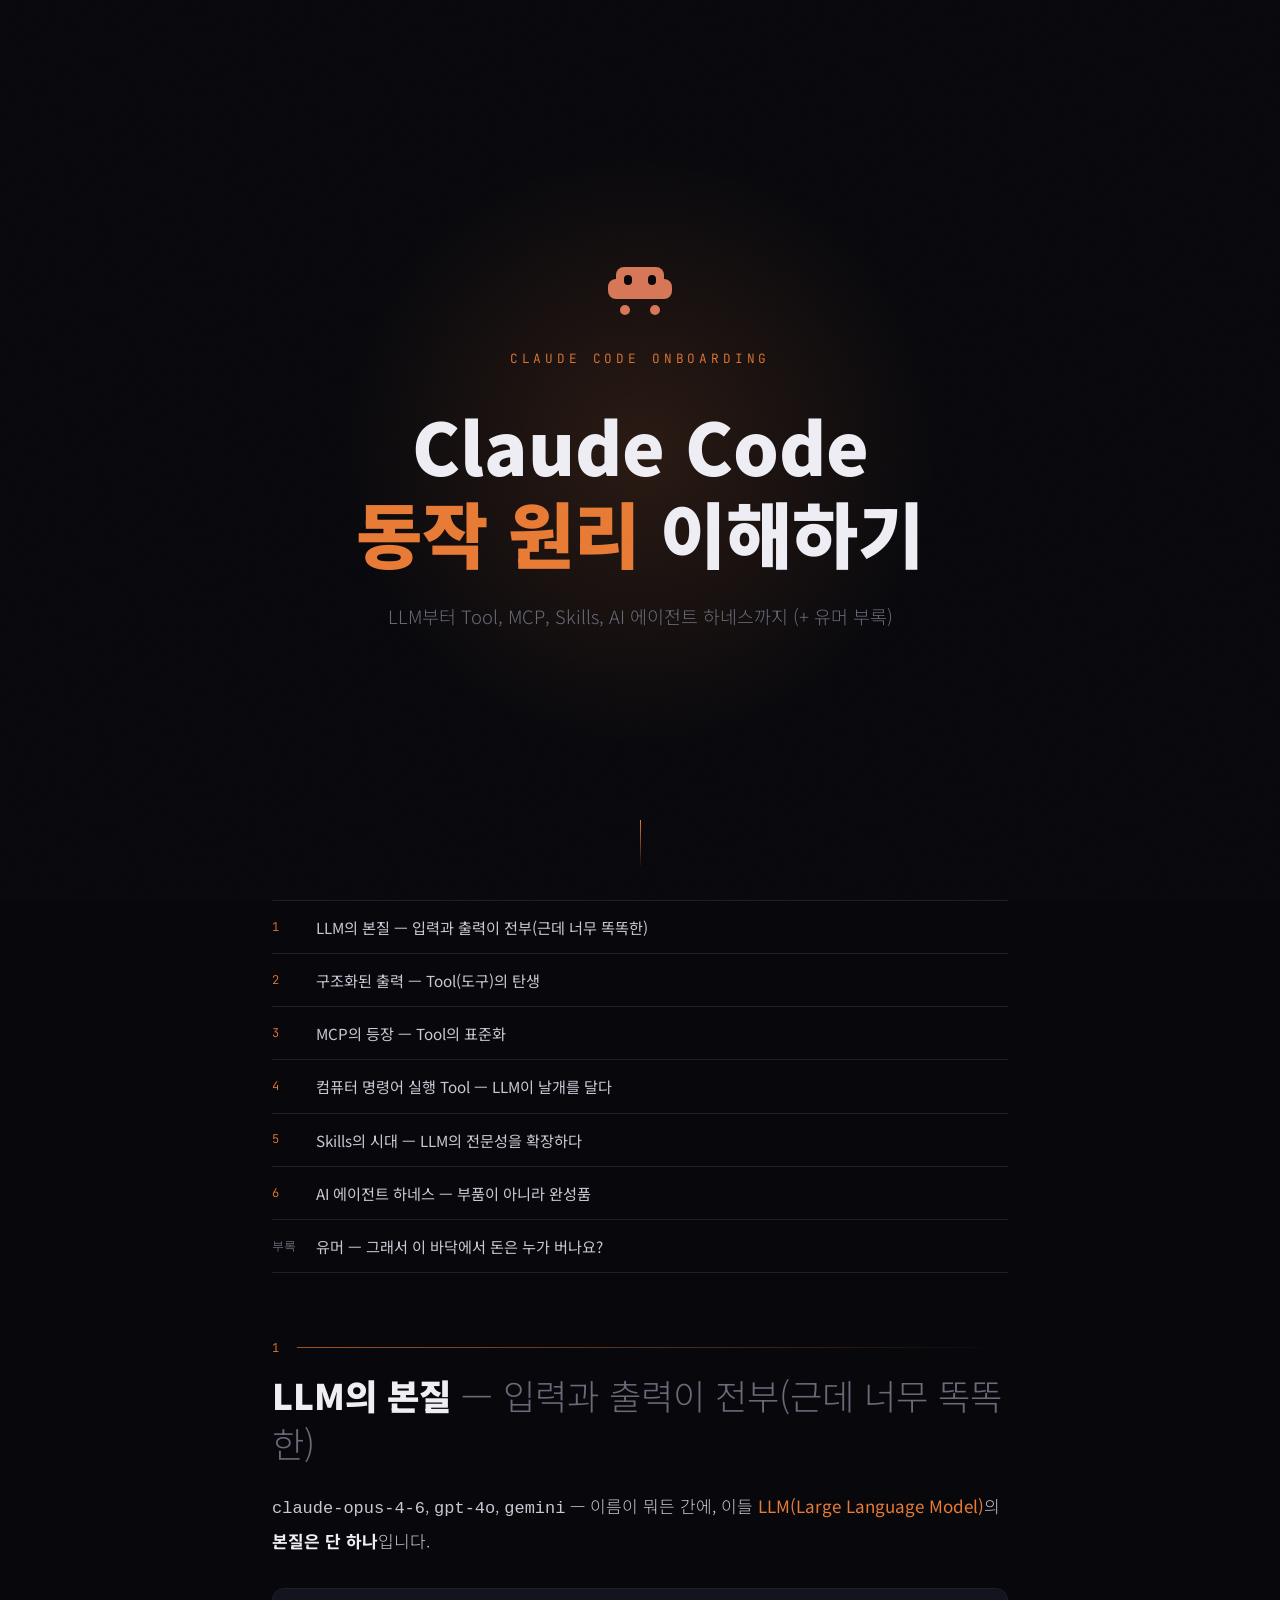
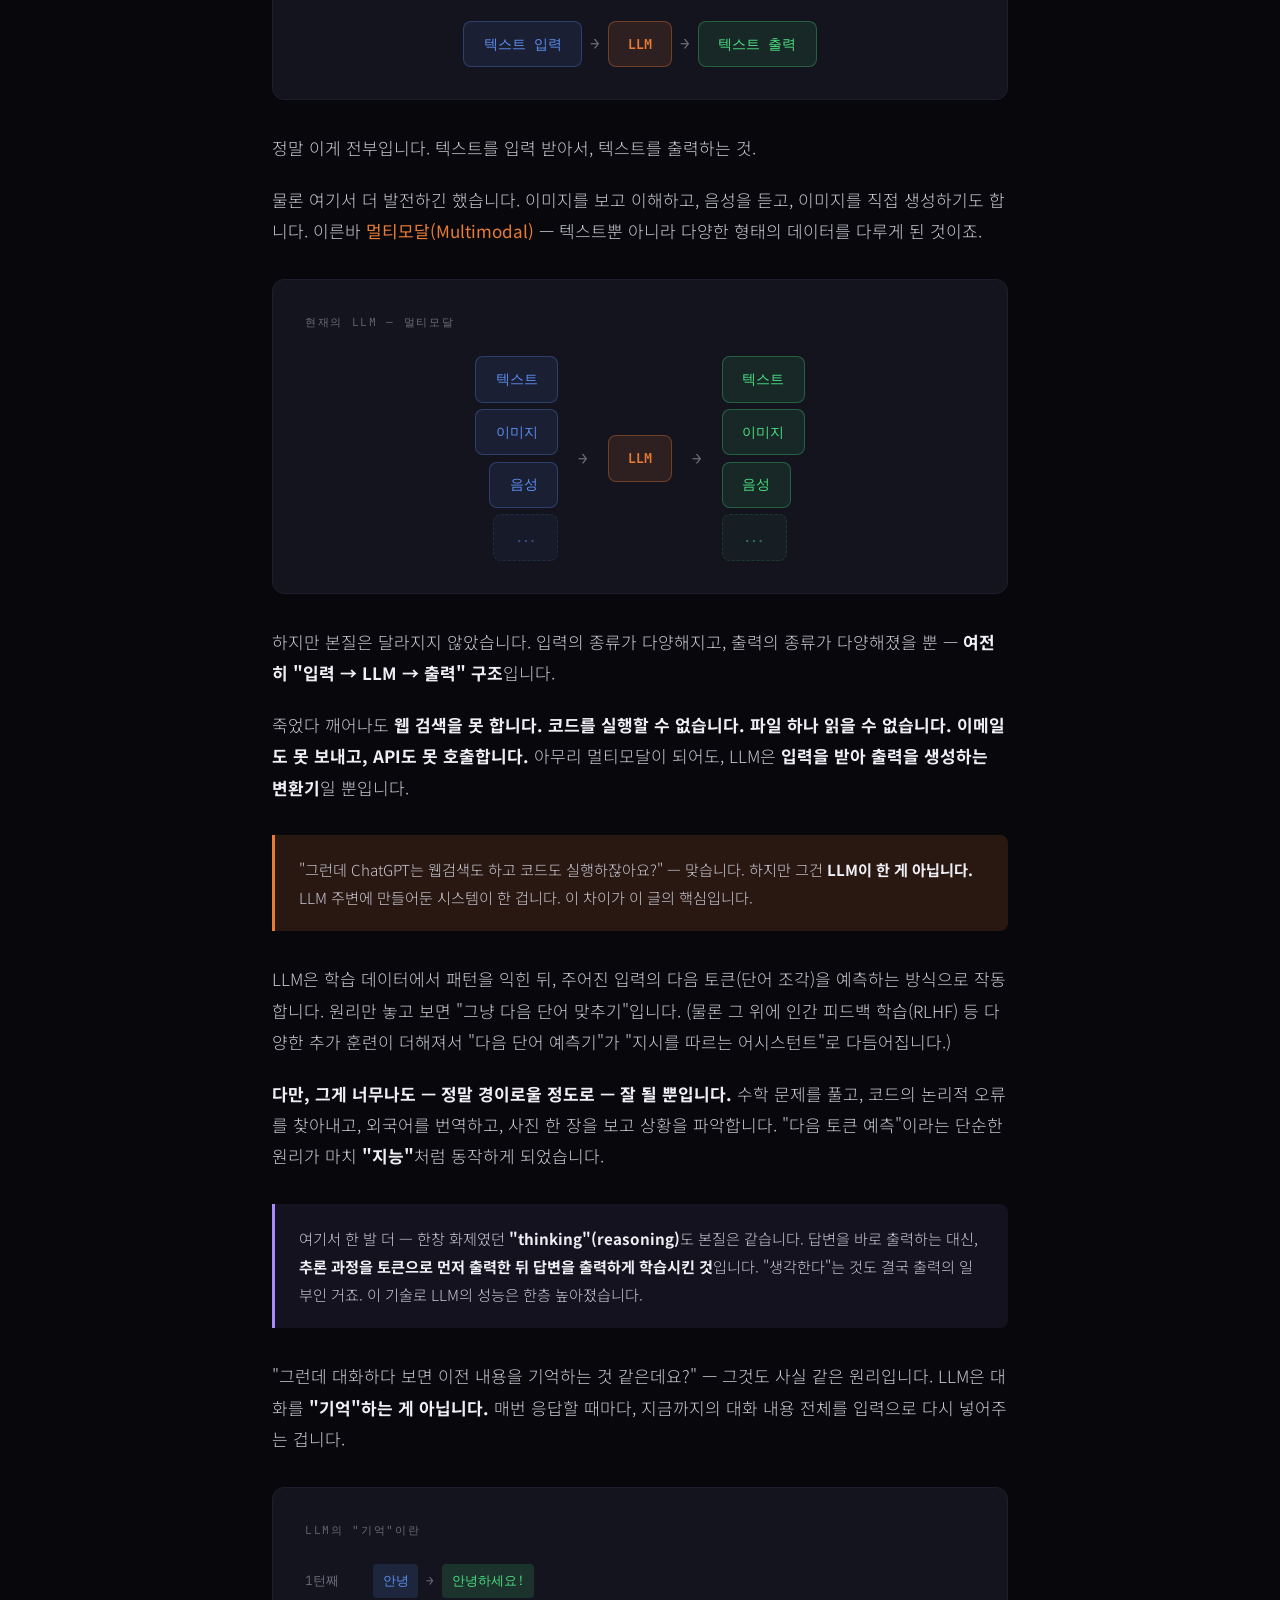
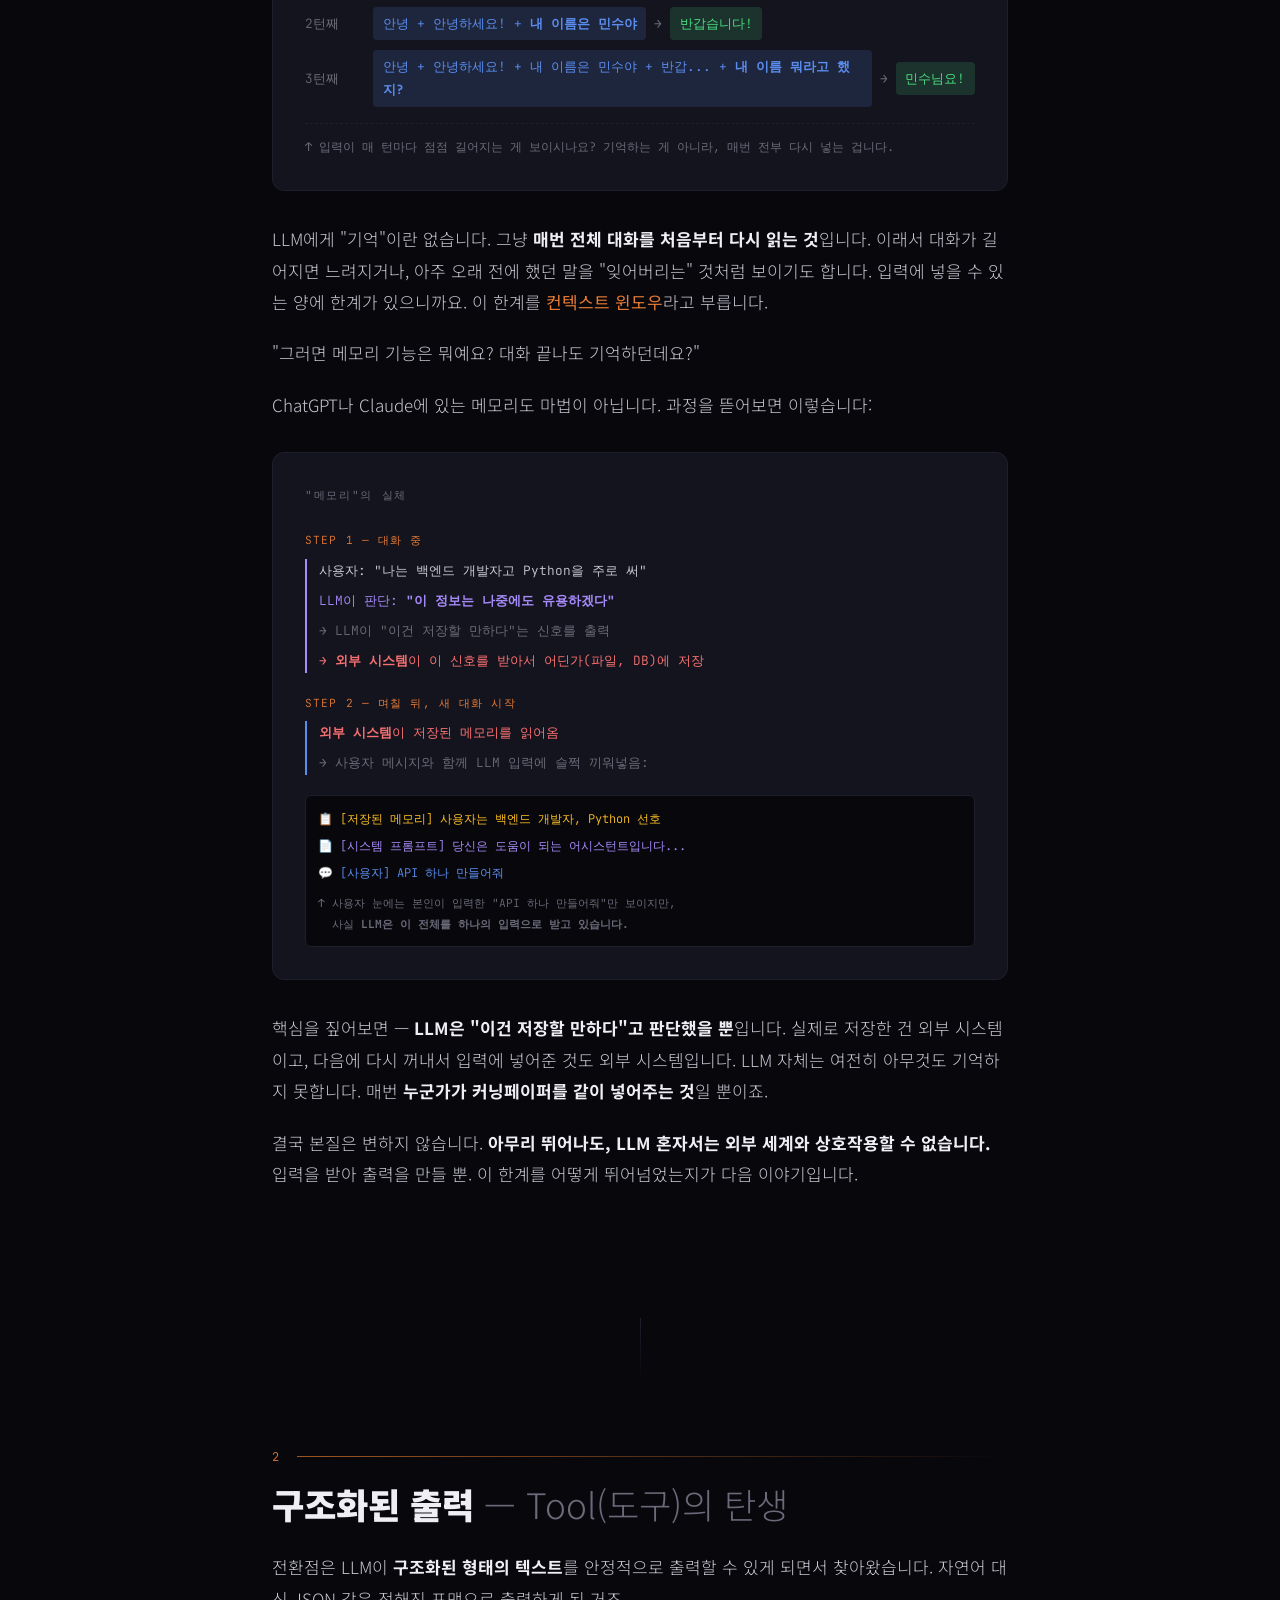
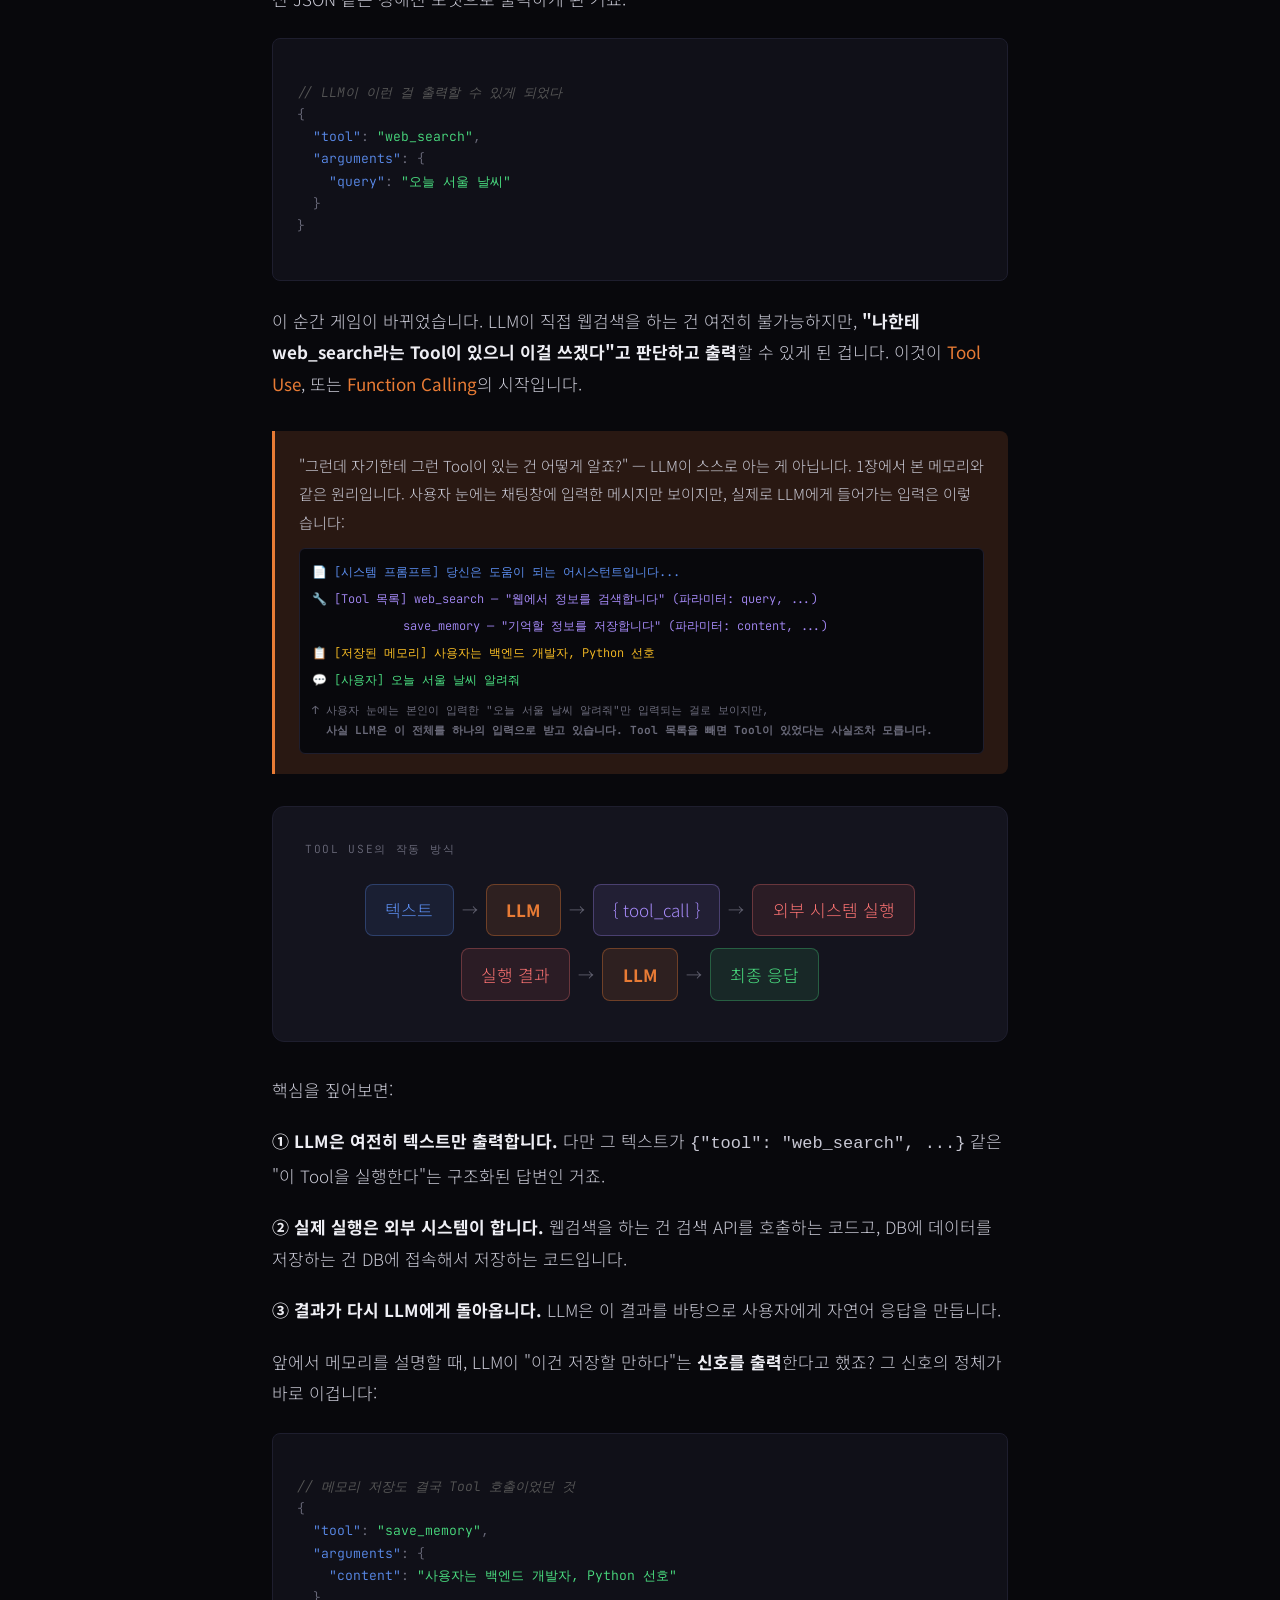
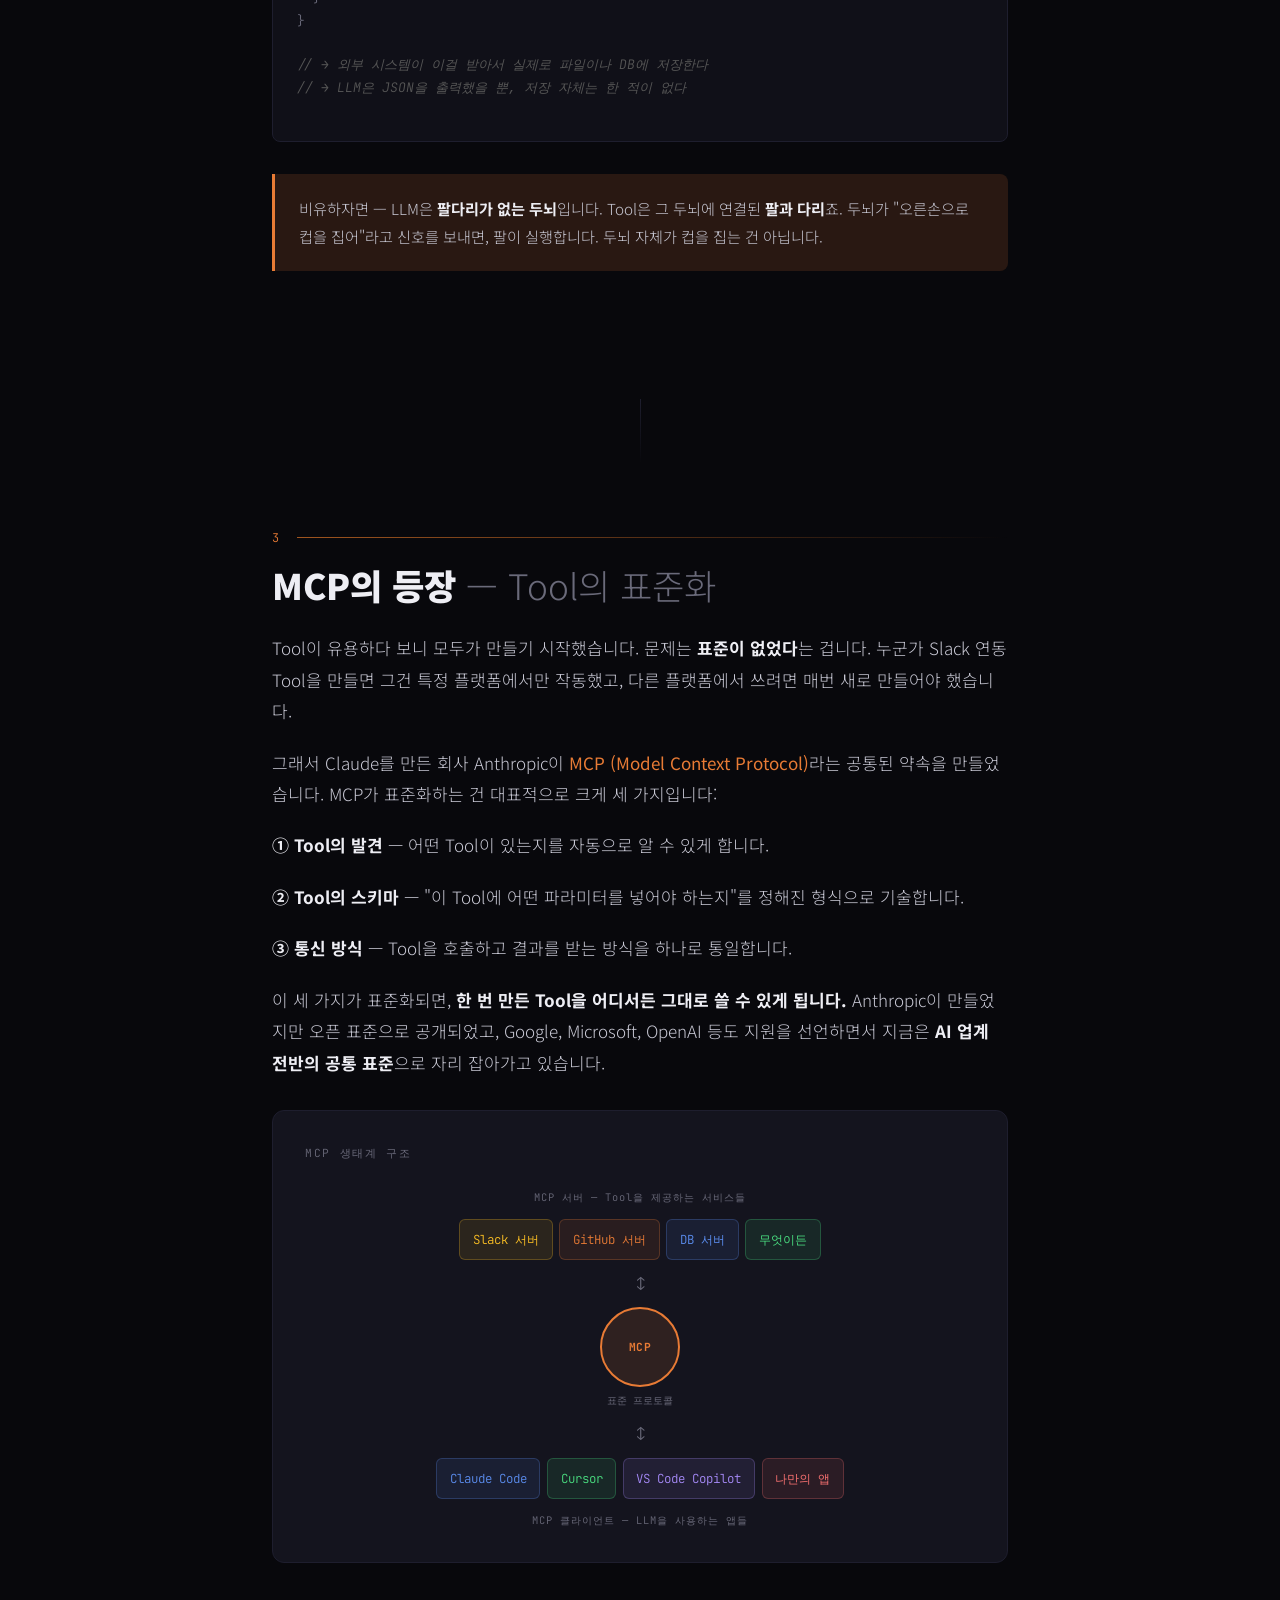
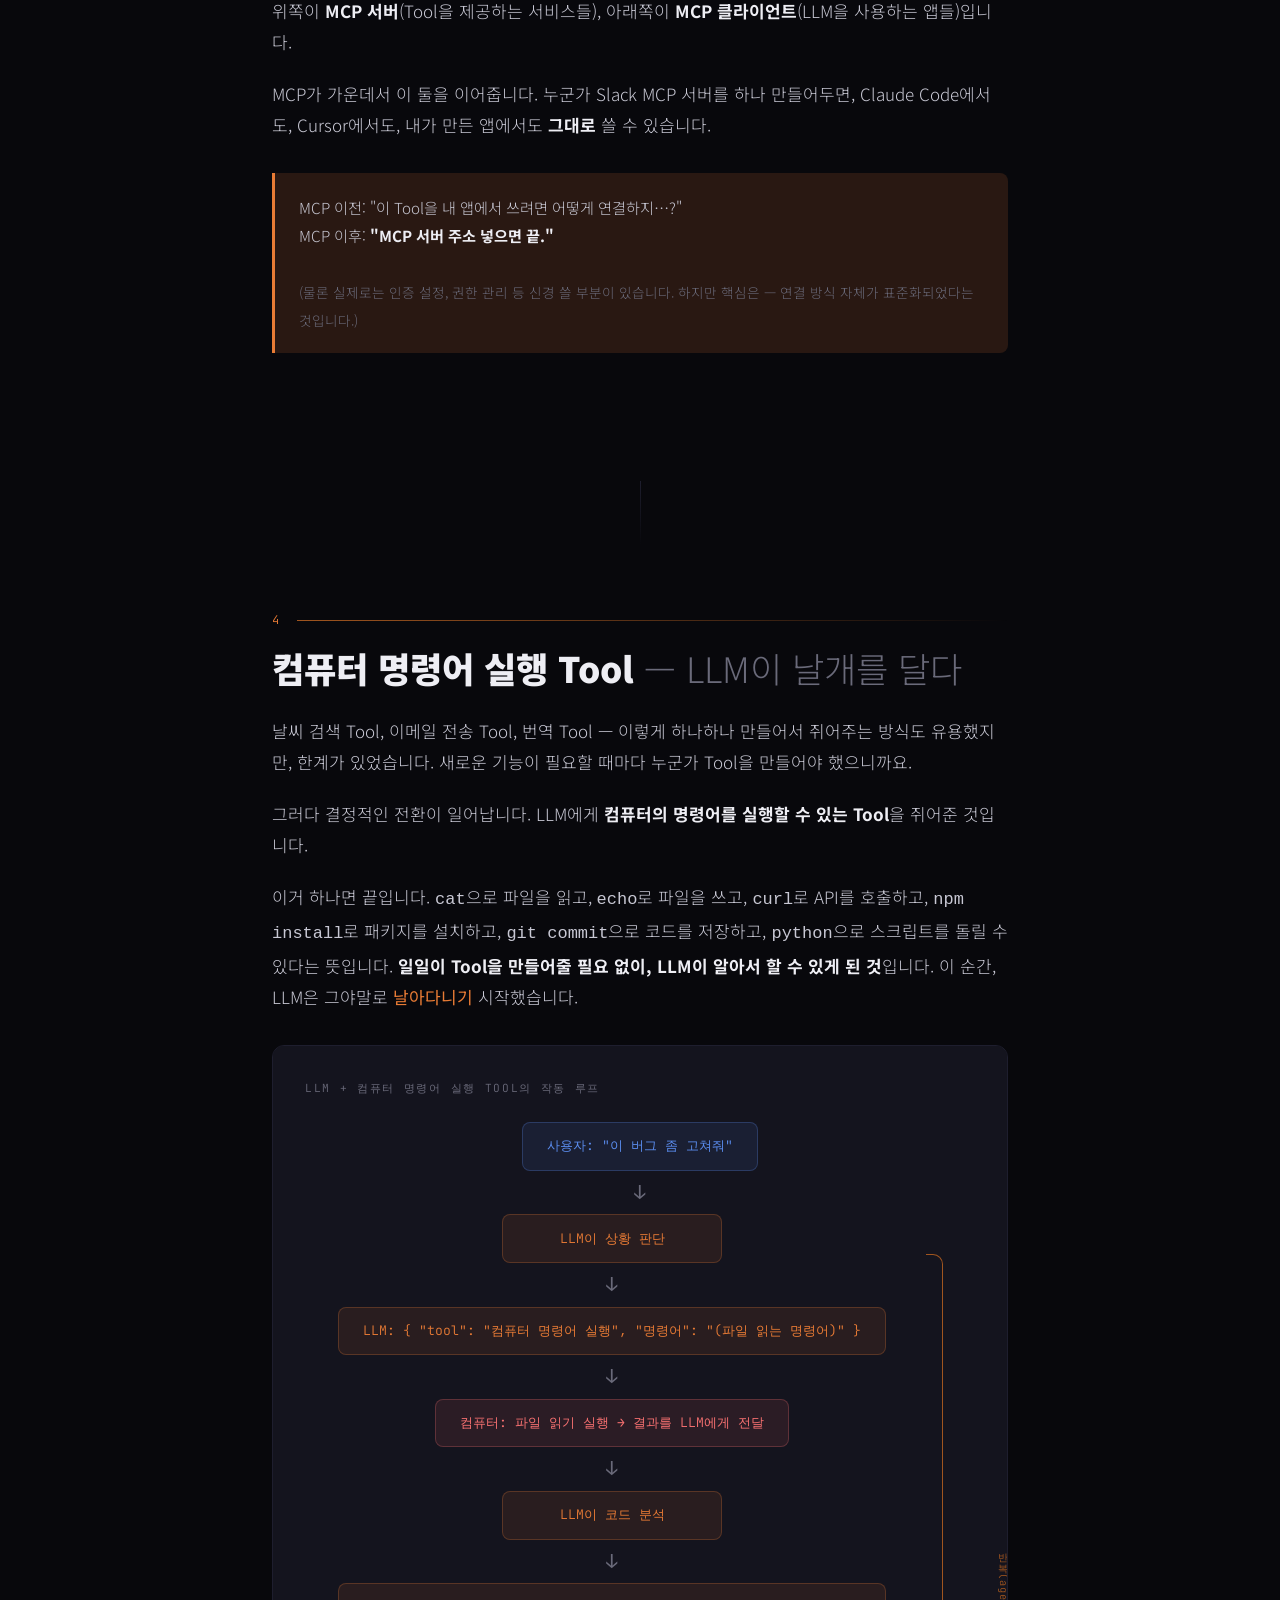
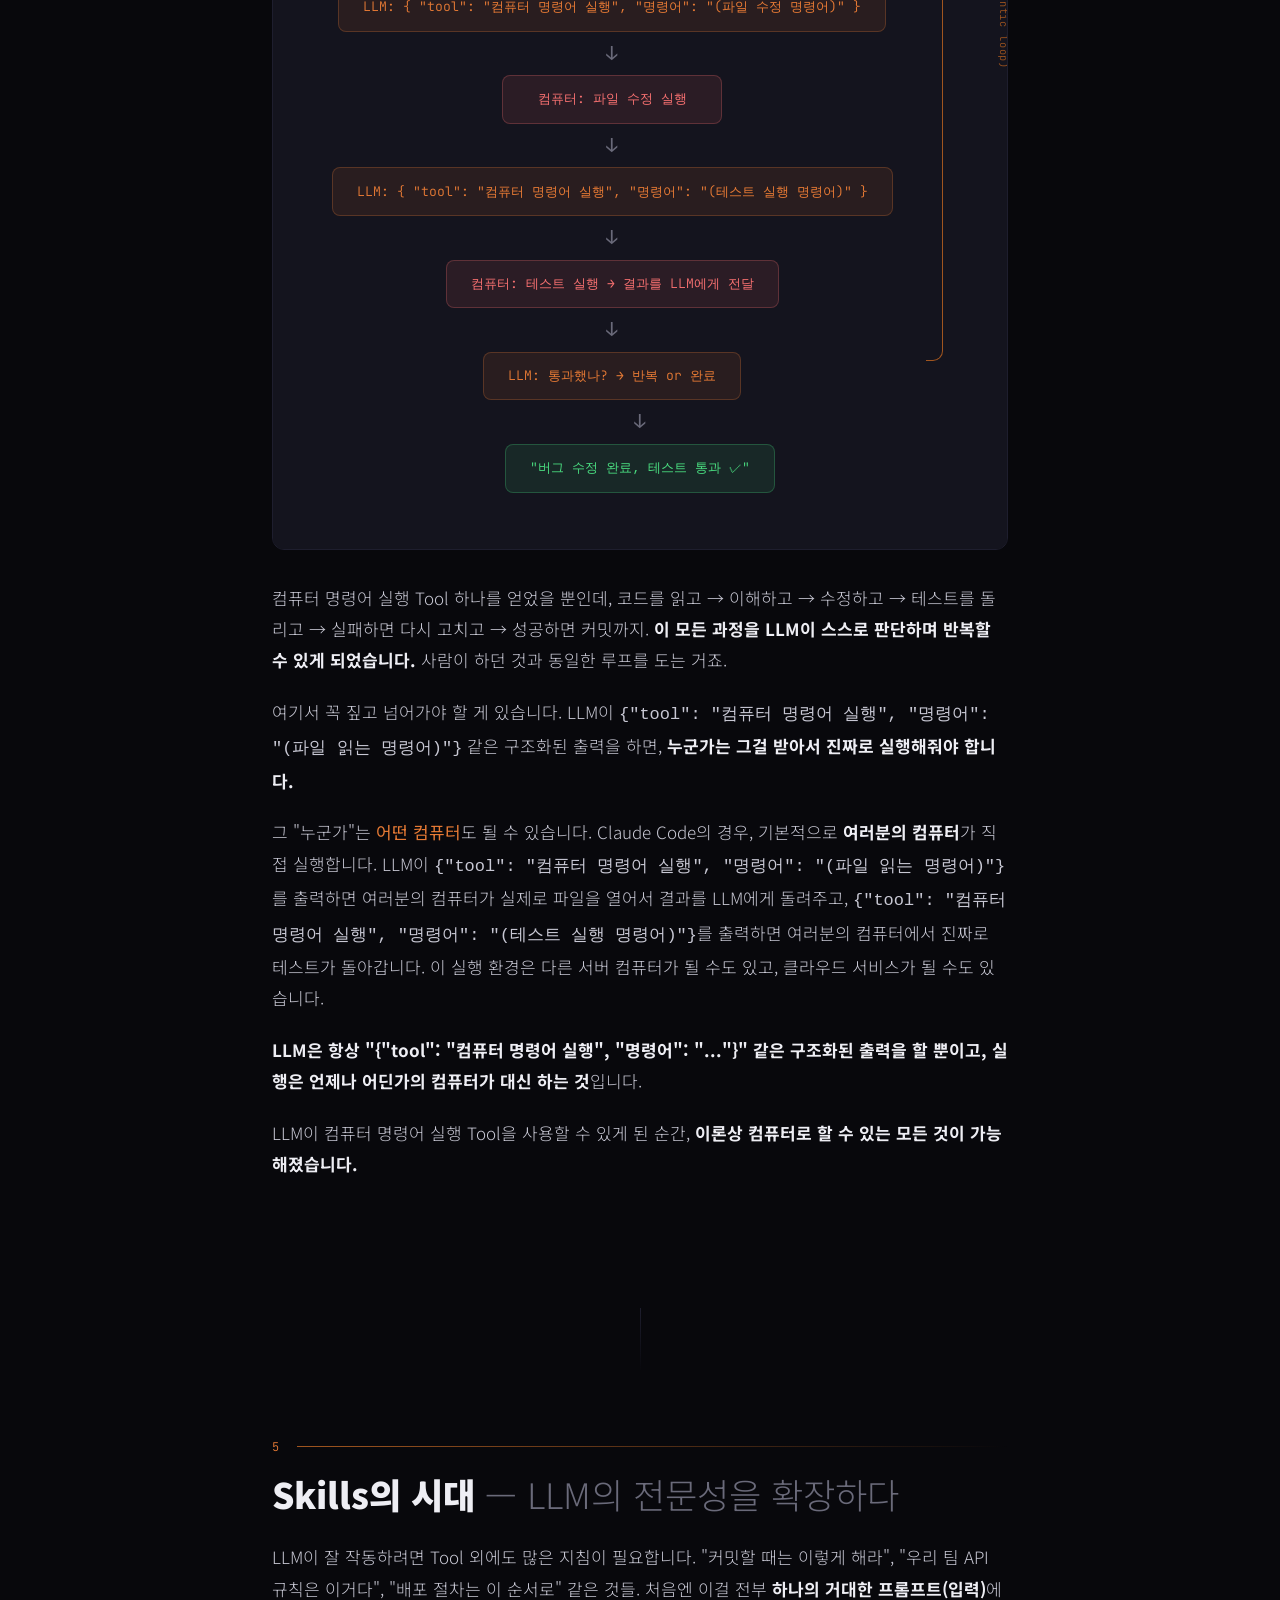
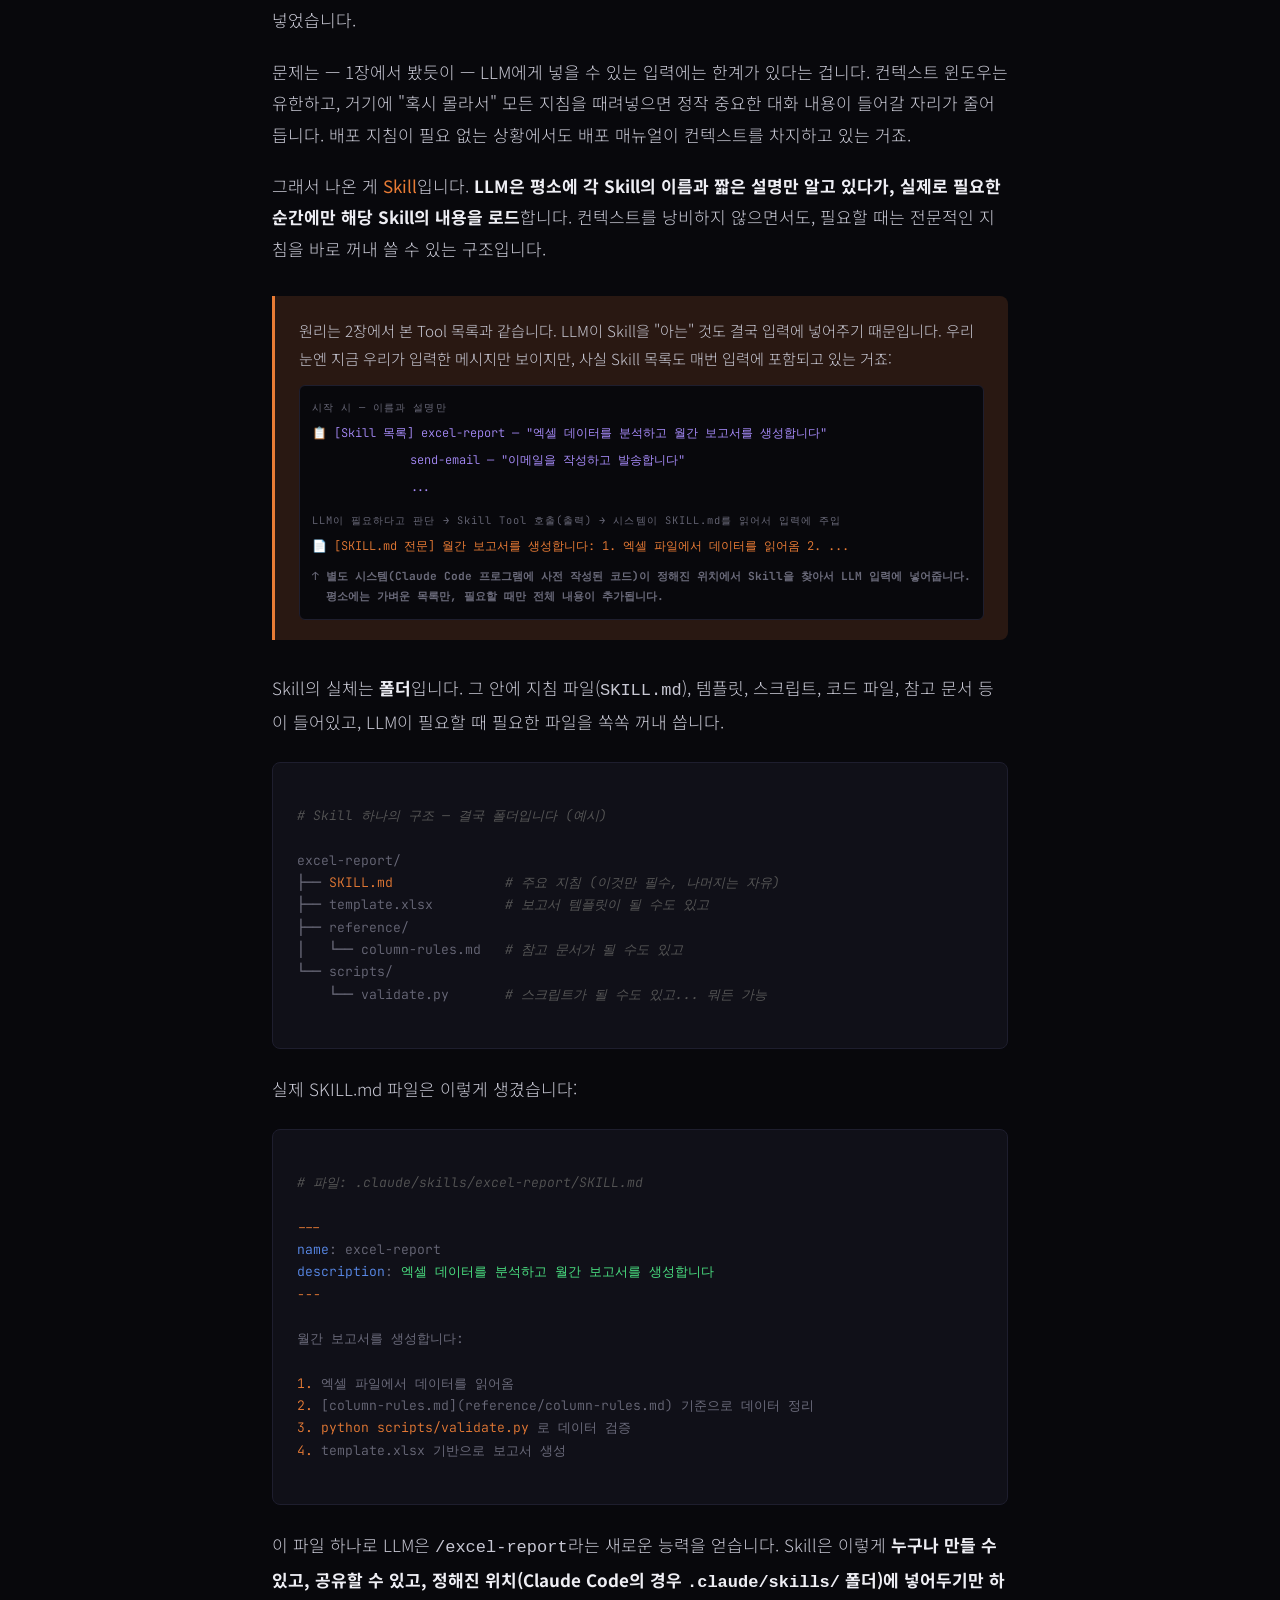
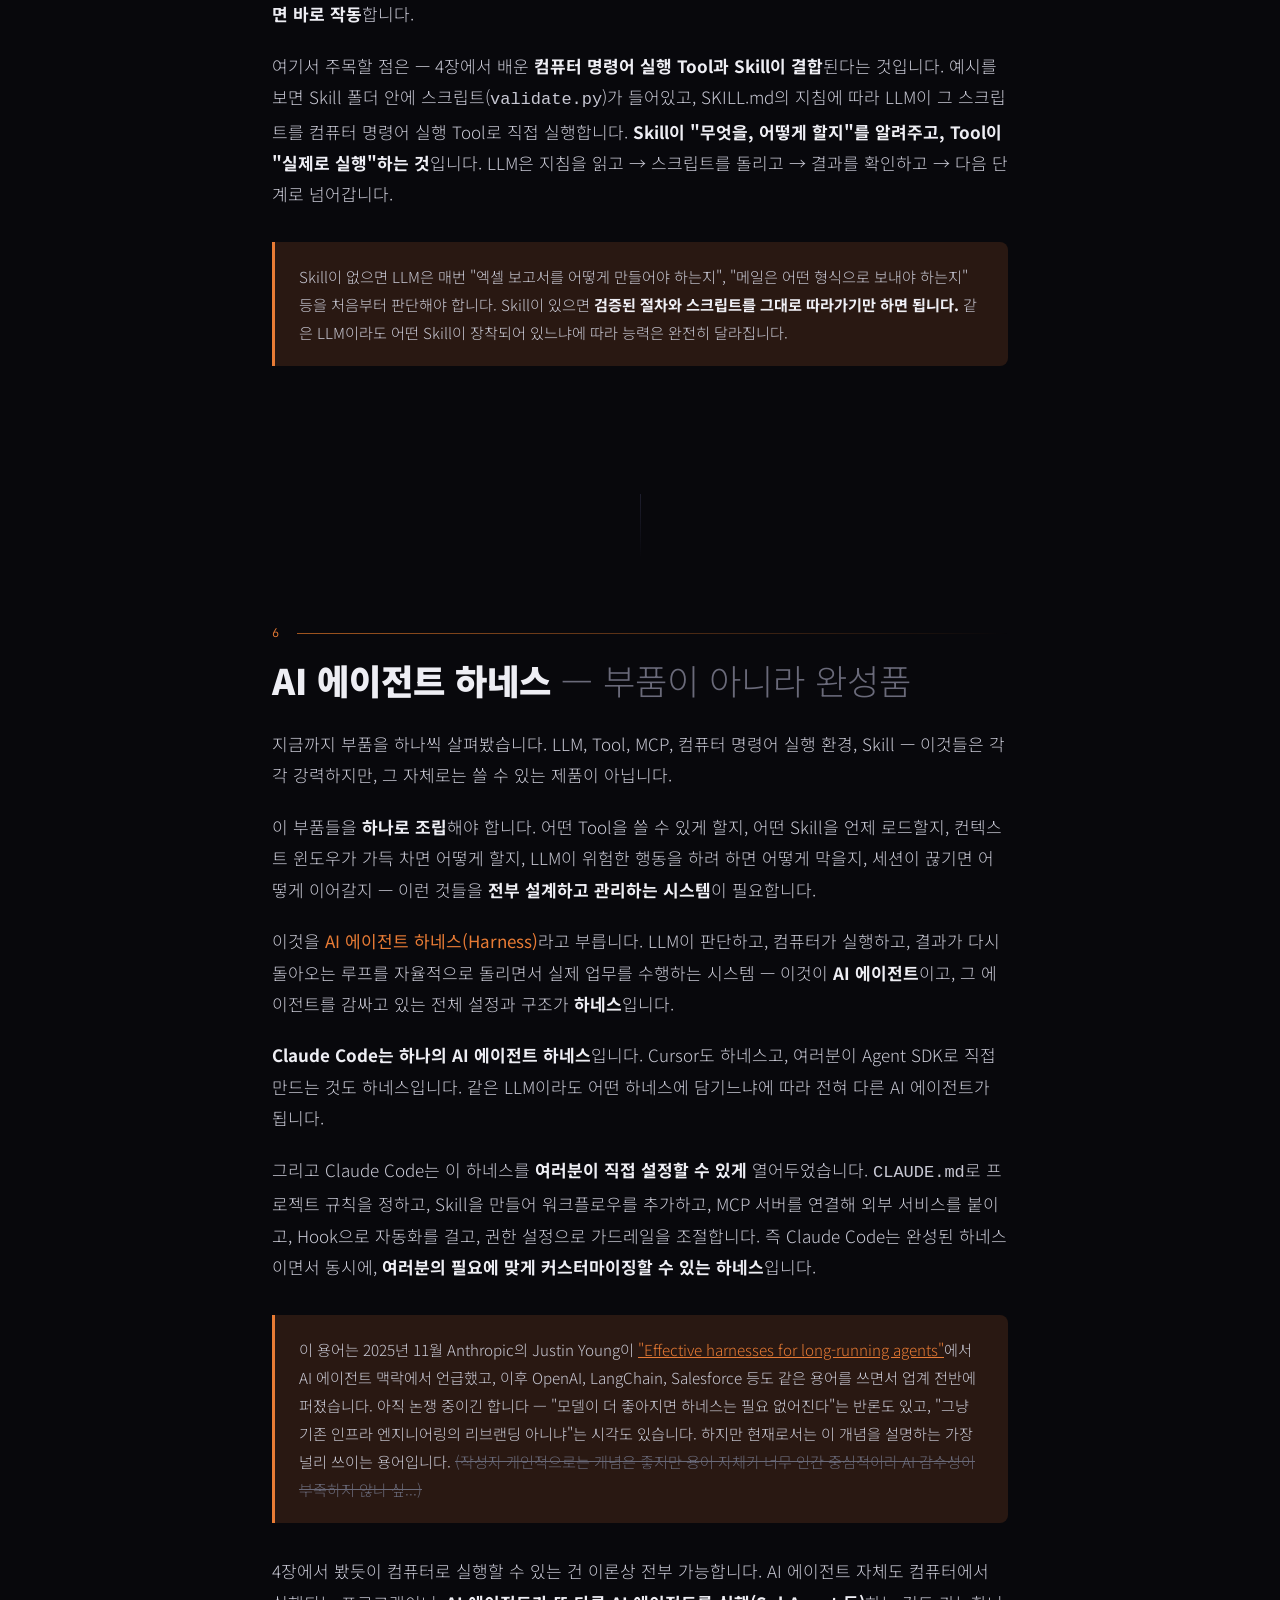
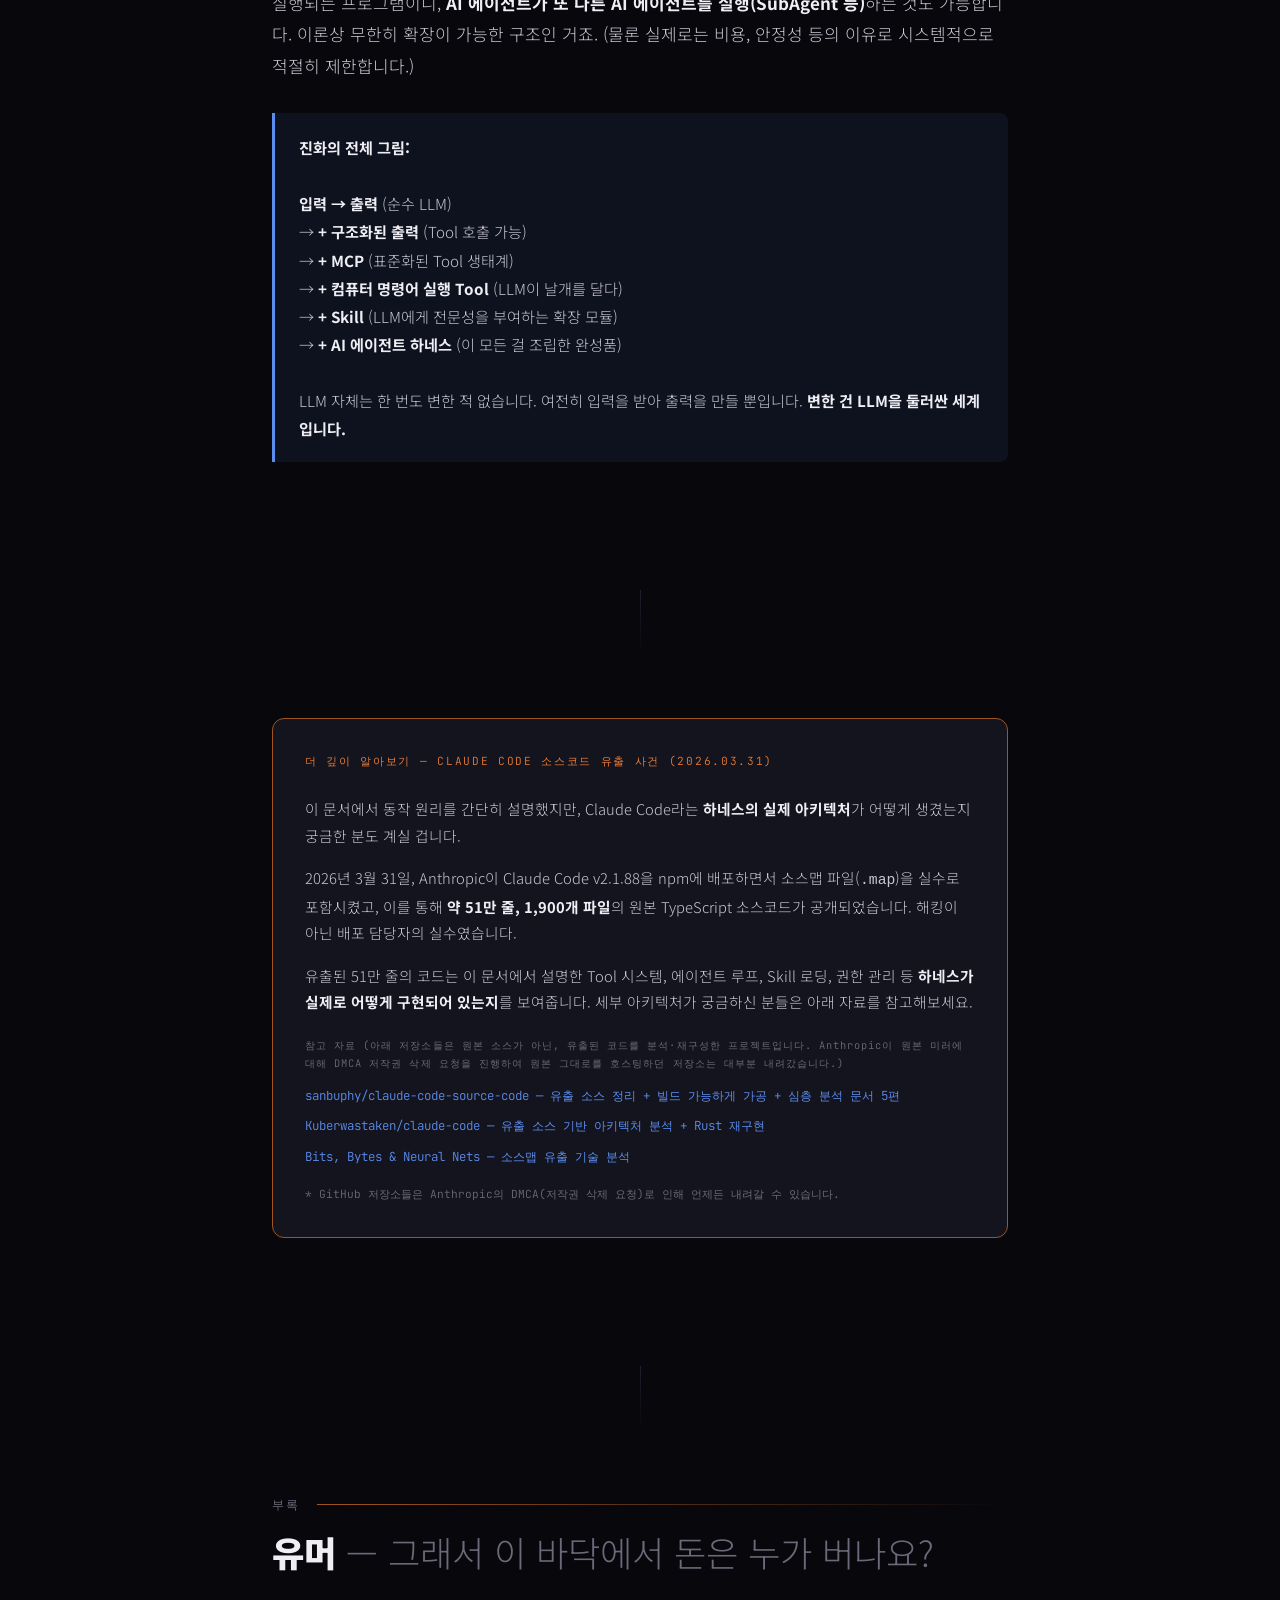
==== commit c18a9971: "Add source code leak reference section to basics guide - Add deep-dive box before appendix about 202" ====
--- a/basics/index.html
+++ b/basics/index.html
@@ -719,6 +719,48 @@
 
   <div class="section-divider"></div>
 
+  <!-- ────── 더 알아보기: 소스코드 유출 사건 ────── -->
+  <article class="section" id="deep-dive">
+    <div class="diagram" style="border-color: var(--accent-dim);">
+      <div class="diagram-title" style="color: var(--accent);">더 깊이 알아보기 — Claude Code 소스코드 유출 사건 (2026.03.31)</div>
+      <div style="font-size: 0.92rem; line-height: 1.8;">
+        <p style="margin-bottom: 1rem;">
+          이 문서에서 동작 원리를 간단히 설명했지만,
+          Claude Code라는 <strong>하네스의 실제 아키텍처</strong>가 어떻게 생겼는지
+          궁금한 분도 계실 겁니다.
+        </p>
+        <p style="margin-bottom: 1rem;">
+          2026년 3월 31일, Anthropic이 Claude Code v2.1.88을 npm에 배포하면서
+          소스맵 파일(<code>.map</code>)을 실수로 포함시켰고,
+          이를 통해 <strong>약 51만 줄, 1,900개 파일</strong>의 원본 TypeScript 소스코드가 공개되었습니다.
+          해킹이 아닌 배포 담당자의 실수였습니다.
+        </p>
+        <p style="margin-bottom: 1.25rem;">
+          유출된 51만 줄의 코드는 이 문서에서 설명한 Tool 시스템, 에이전트 루프, Skill 로딩, 권한 관리 등
+          <strong>하네스가 실제로 어떻게 구현되어 있는지</strong>를 보여줍니다.
+          세부 아키텍처가 궁금하신 분들은 아래 자료를 참고해보세요.
+        </p>
+        <div style="font-family: var(--font-mono); font-size: 0.78rem; display: flex; flex-direction: column; gap: 0.5rem;">
+          <div style="color: var(--text-dim); font-size: 0.65rem; letter-spacing: 0.1em; margin-bottom: 0.25rem;">참고 자료 (아래 저장소들은 원본 소스가 아닌, 유출된 코드를 분석·재구성한 프로젝트입니다. Anthropic이 원본 미러에 대해 DMCA 저작권 삭제 요청을 진행하여 원본 그대로를 호스팅하던 저장소는 대부분 내려갔습니다.)</div>
+          <a href="https://github.com/sanbuphy/claude-code-source-code" target="_blank" rel="noopener" style="color: var(--blue); text-decoration: none;">
+            sanbuphy/claude-code-source-code — 유출 소스 정리 + 빌드 가능하게 가공 + 심층 분석 문서 5편
+          </a>
+          <a href="https://github.com/Kuberwastaken/claude-code" target="_blank" rel="noopener" style="color: var(--blue); text-decoration: none;">
+            Kuberwastaken/claude-code — 유출 소스 기반 아키텍처 분석 + Rust 재구현
+          </a>
+          <a href="https://bits-bytes-nn.github.io/insights/agentic-ai/2026/03/31/claude-code-source-map-leak-analysis.html" target="_blank" rel="noopener" style="color: var(--blue); text-decoration: none;">
+            Bits, Bytes &amp; Neural Nets — 소스맵 유출 기술 분석
+          </a>
+          <div style="color: var(--text-dim); font-size: 0.7rem; margin-top: 0.5rem;">
+            * GitHub 저장소들은 Anthropic의 DMCA(저작권 삭제 요청)로 인해 언제든 내려갈 수 있습니다.
+          </div>
+        </div>
+      </div>
+    </div>
+  </article>
+
+  <div class="section-divider"></div>
+
   <!-- ────── 유머 부록 ────── -->
   <article class="section" id="appendix">
     <div class="section-number" style="color: var(--text-dim);">부록</div>
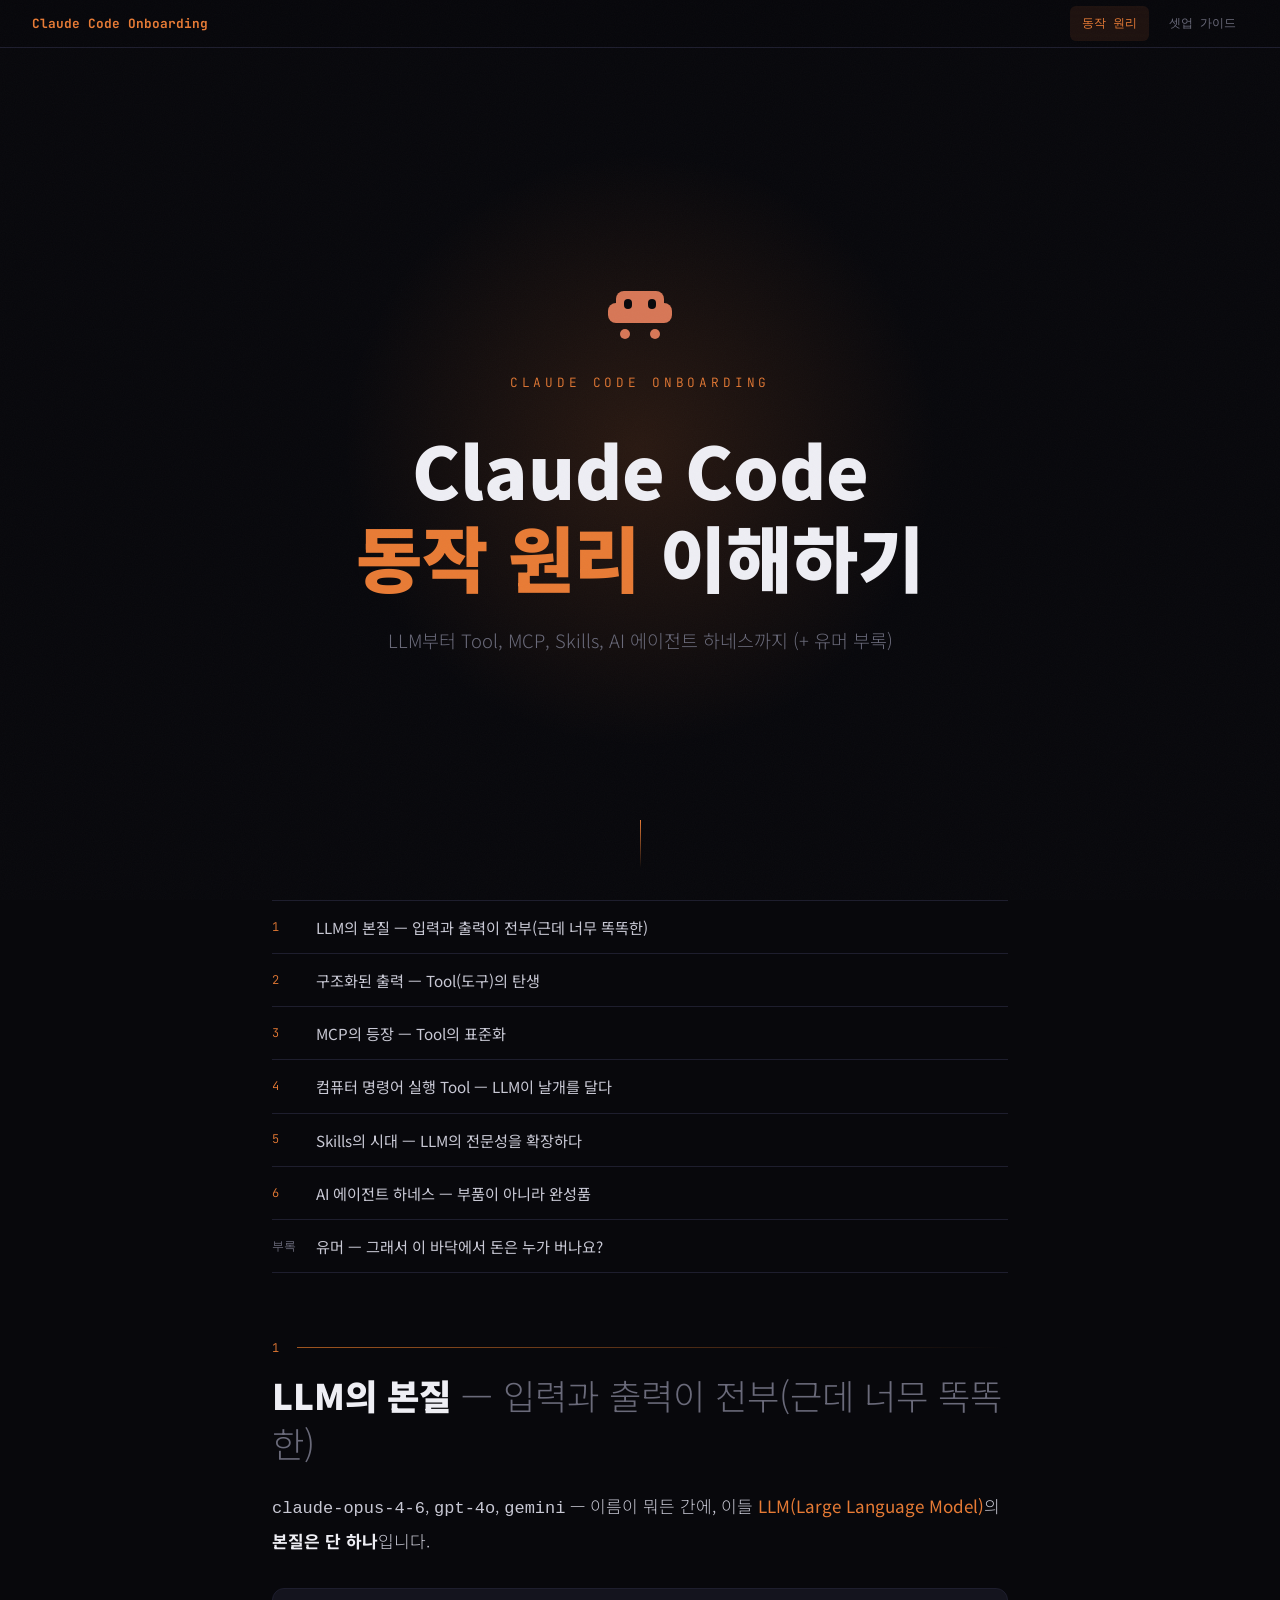
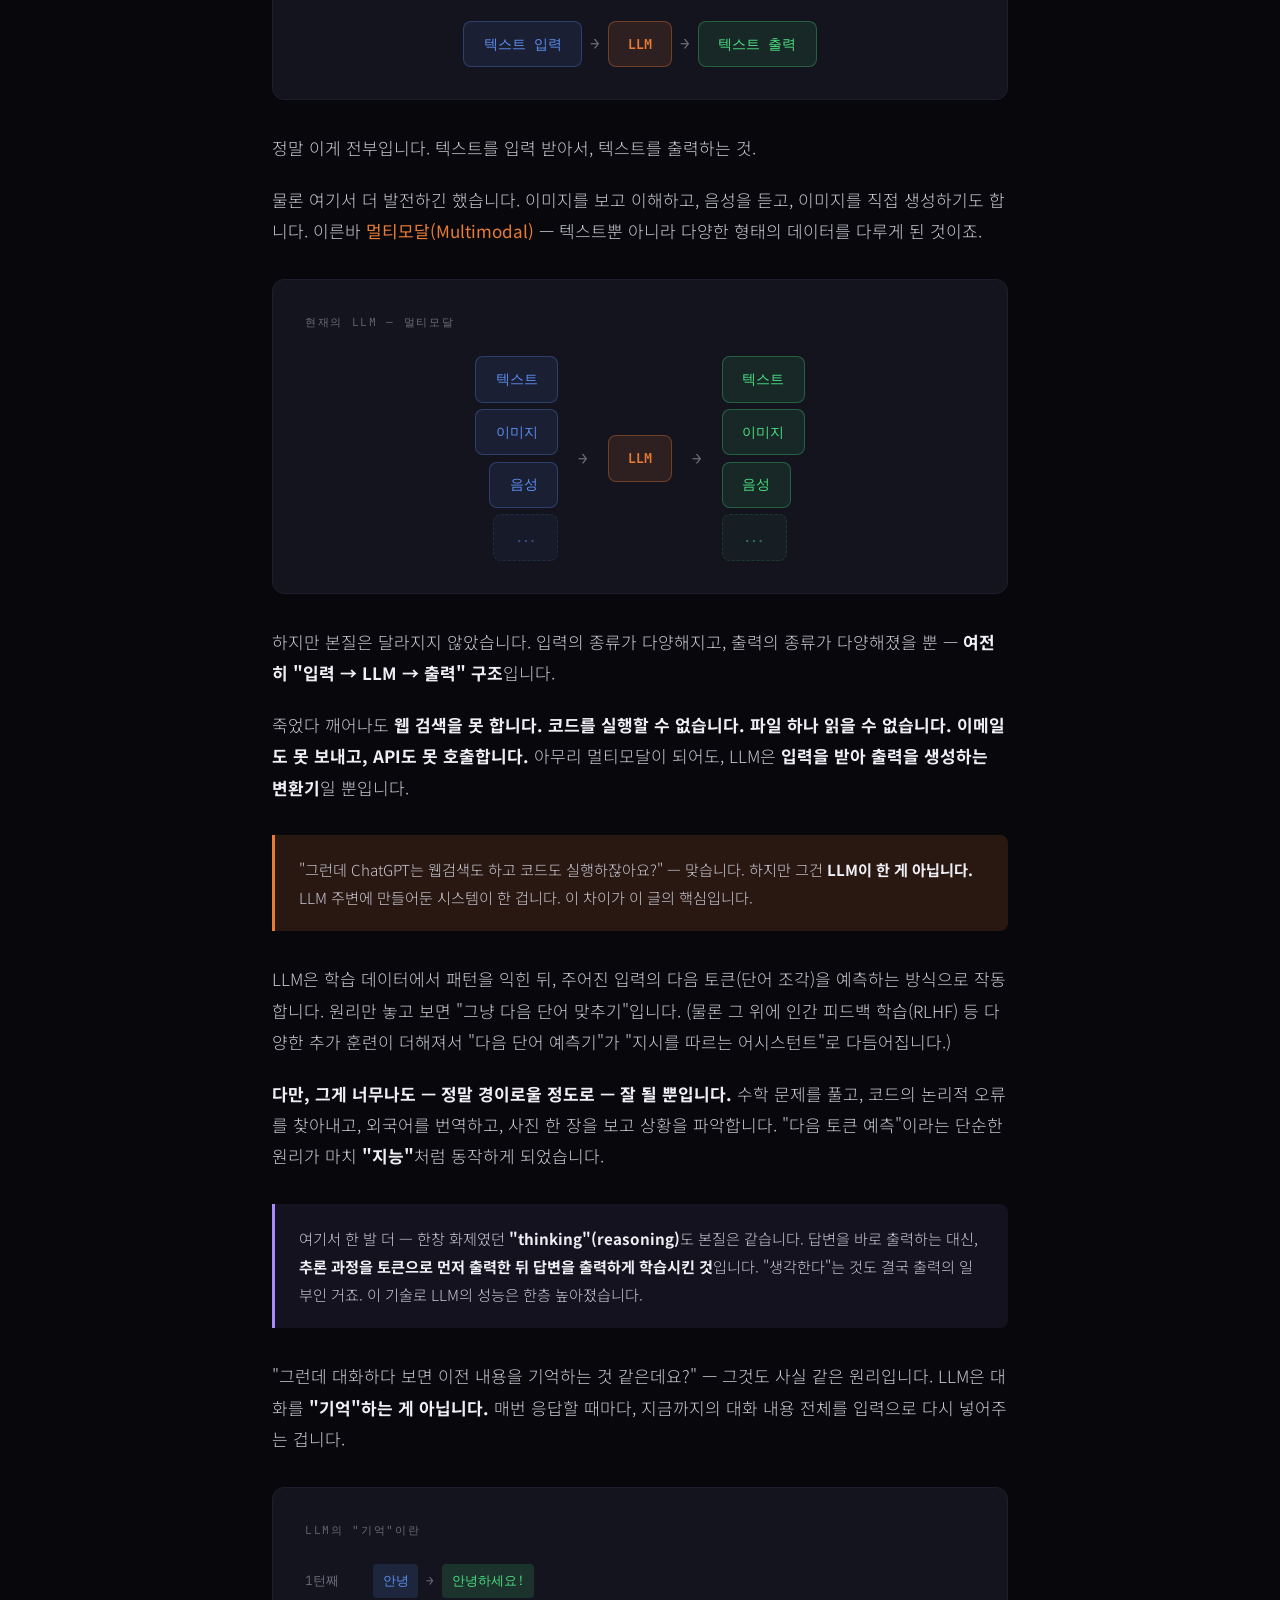
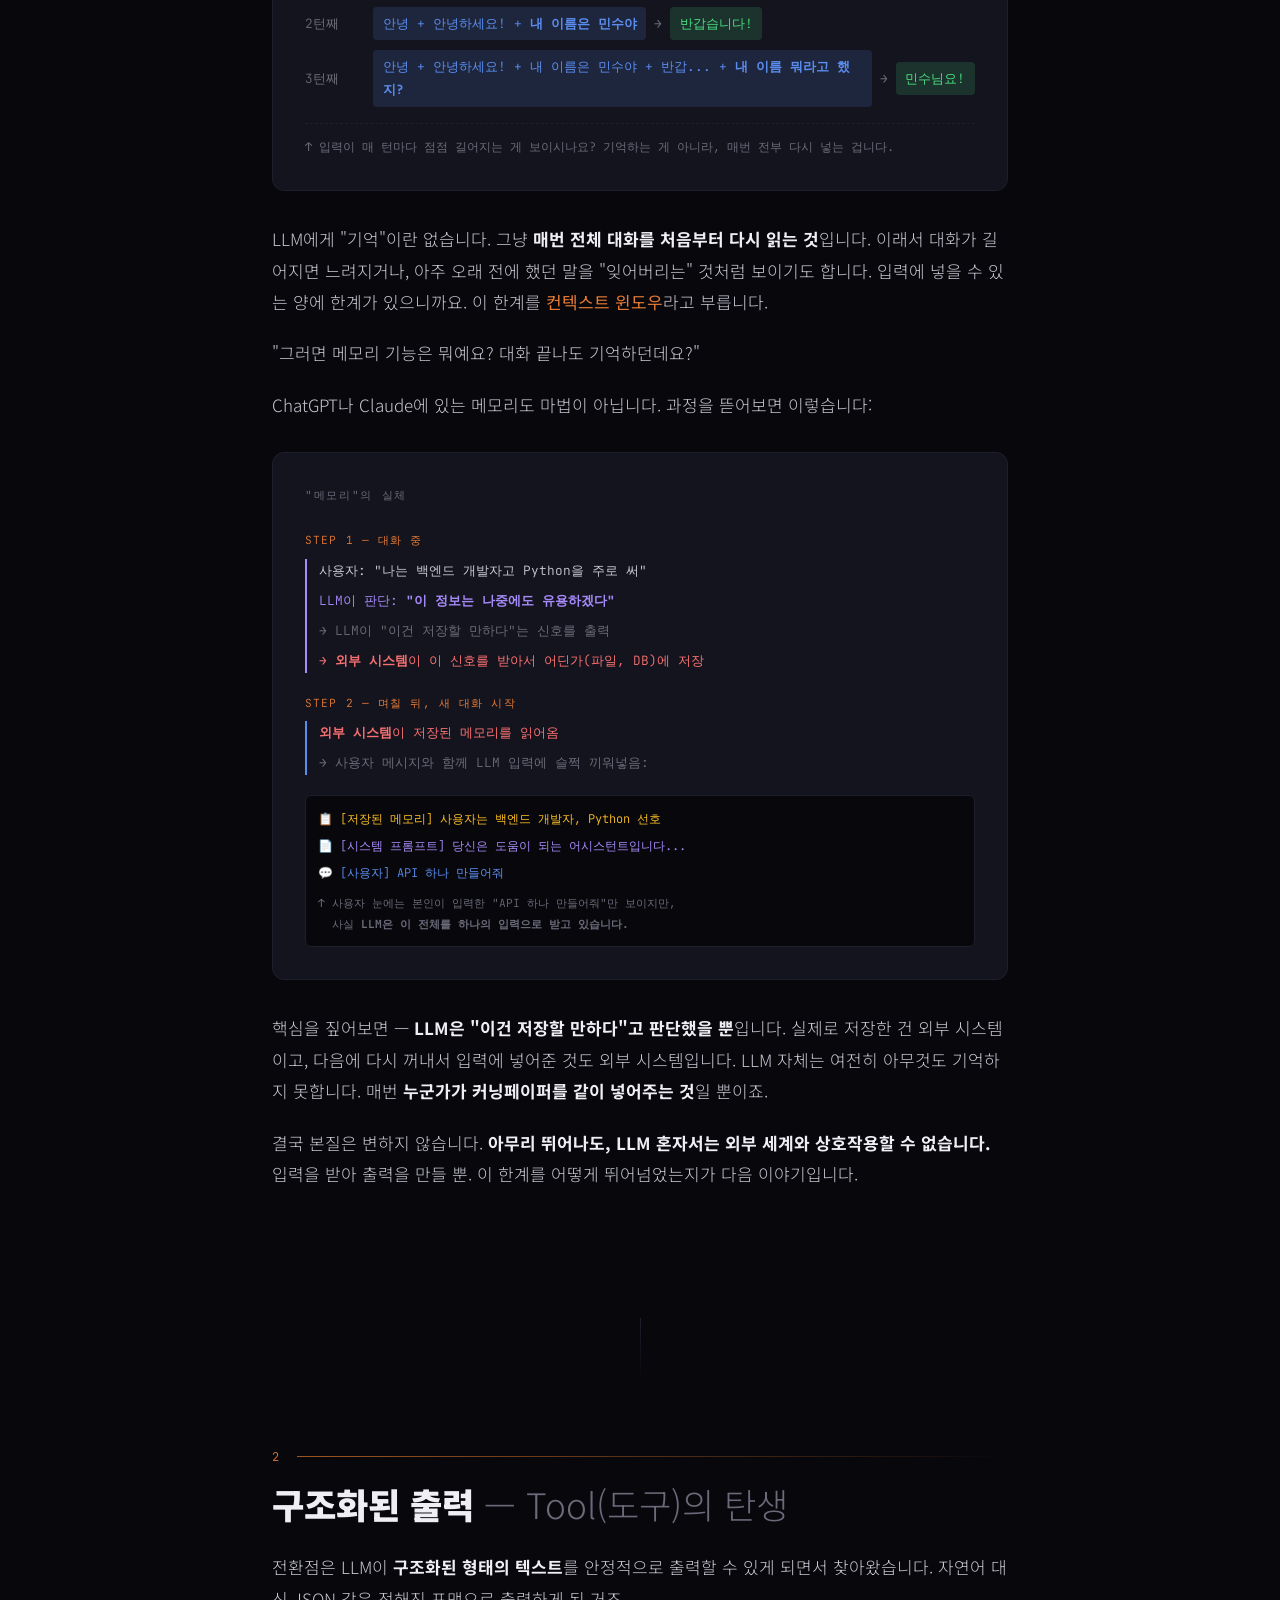
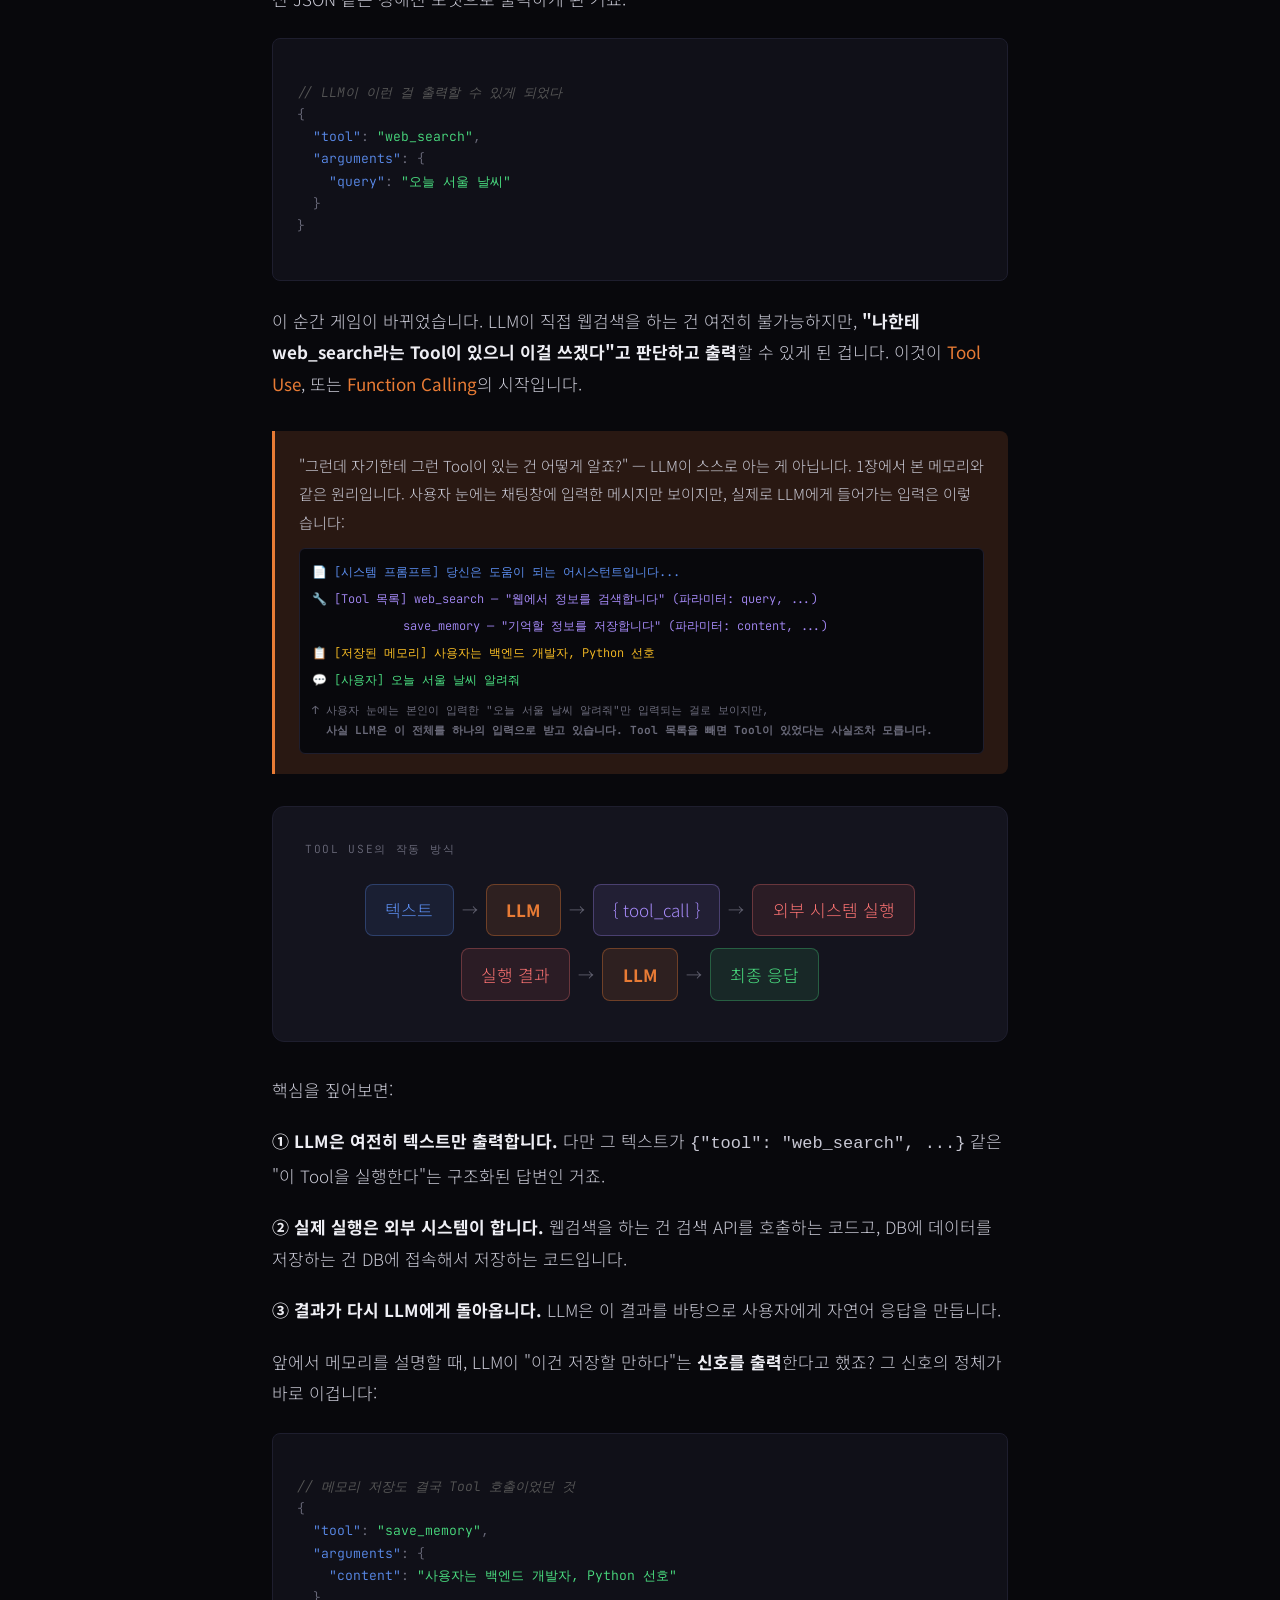
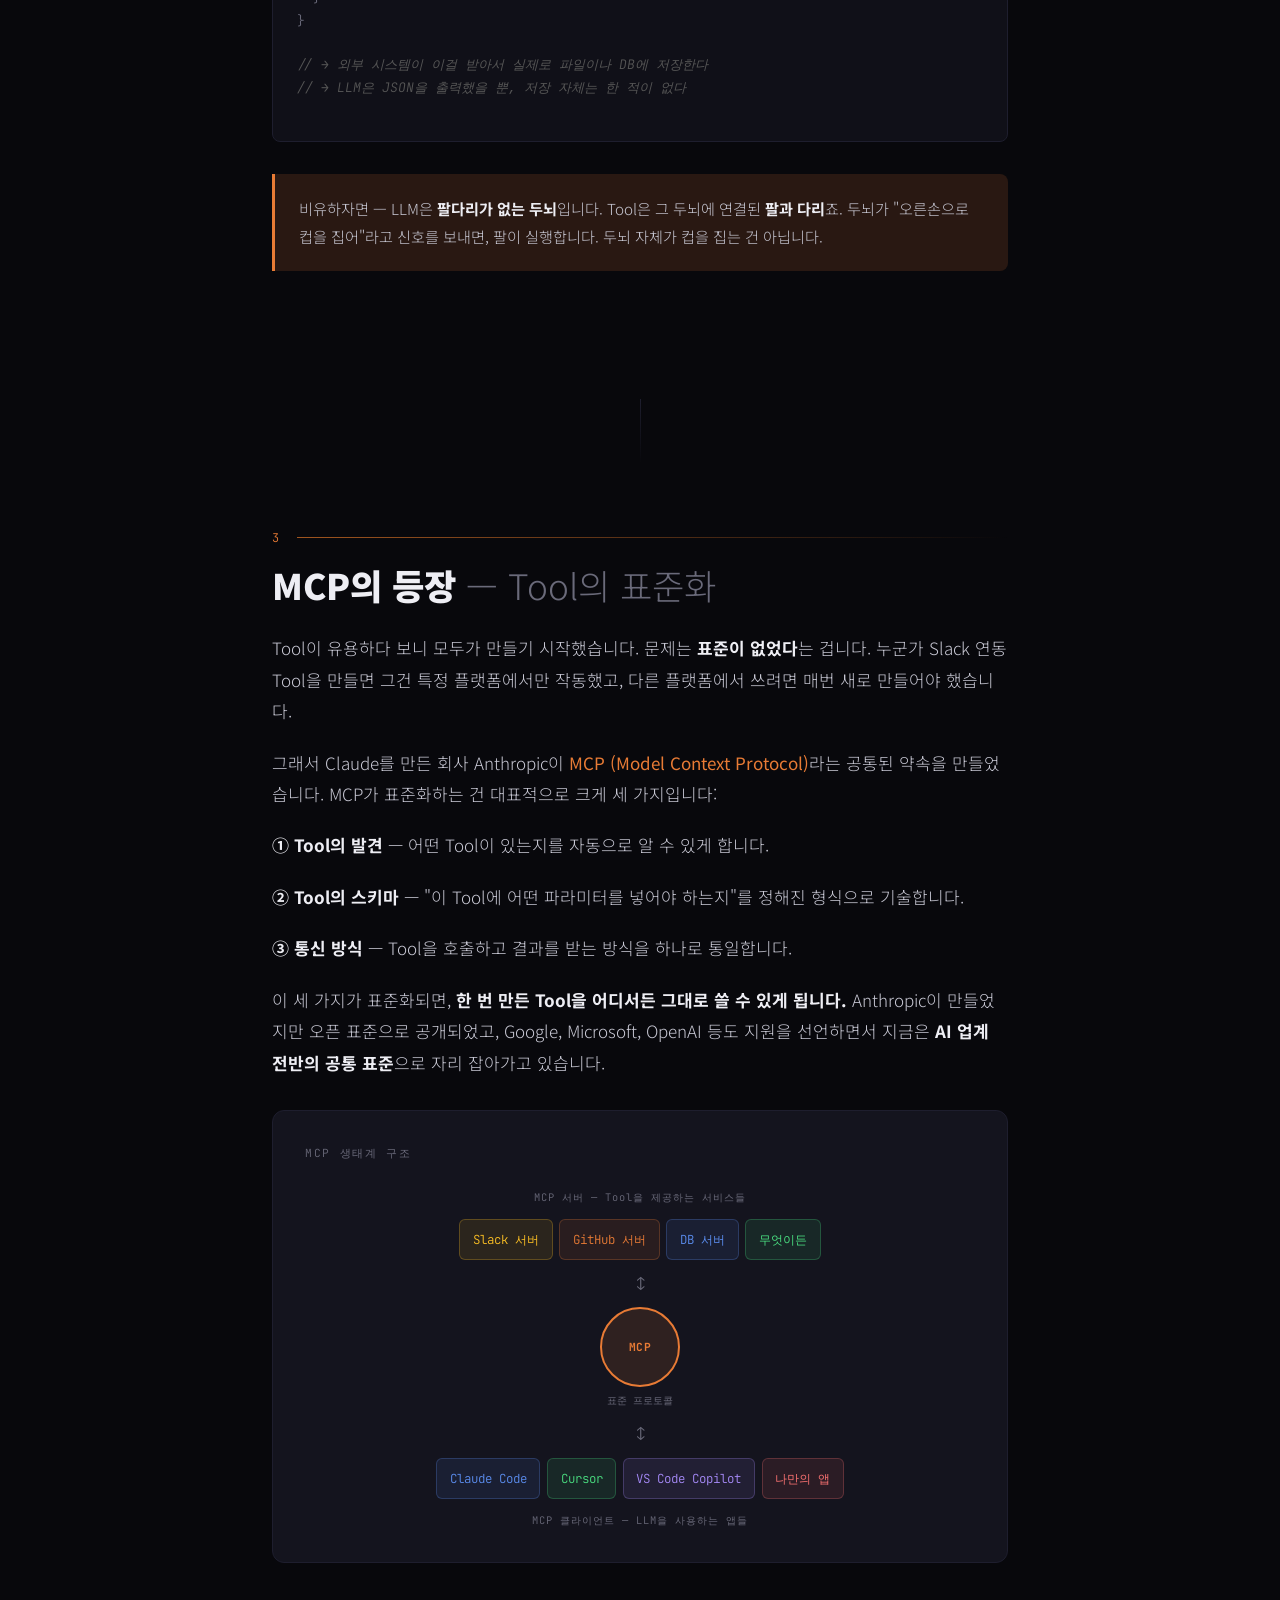
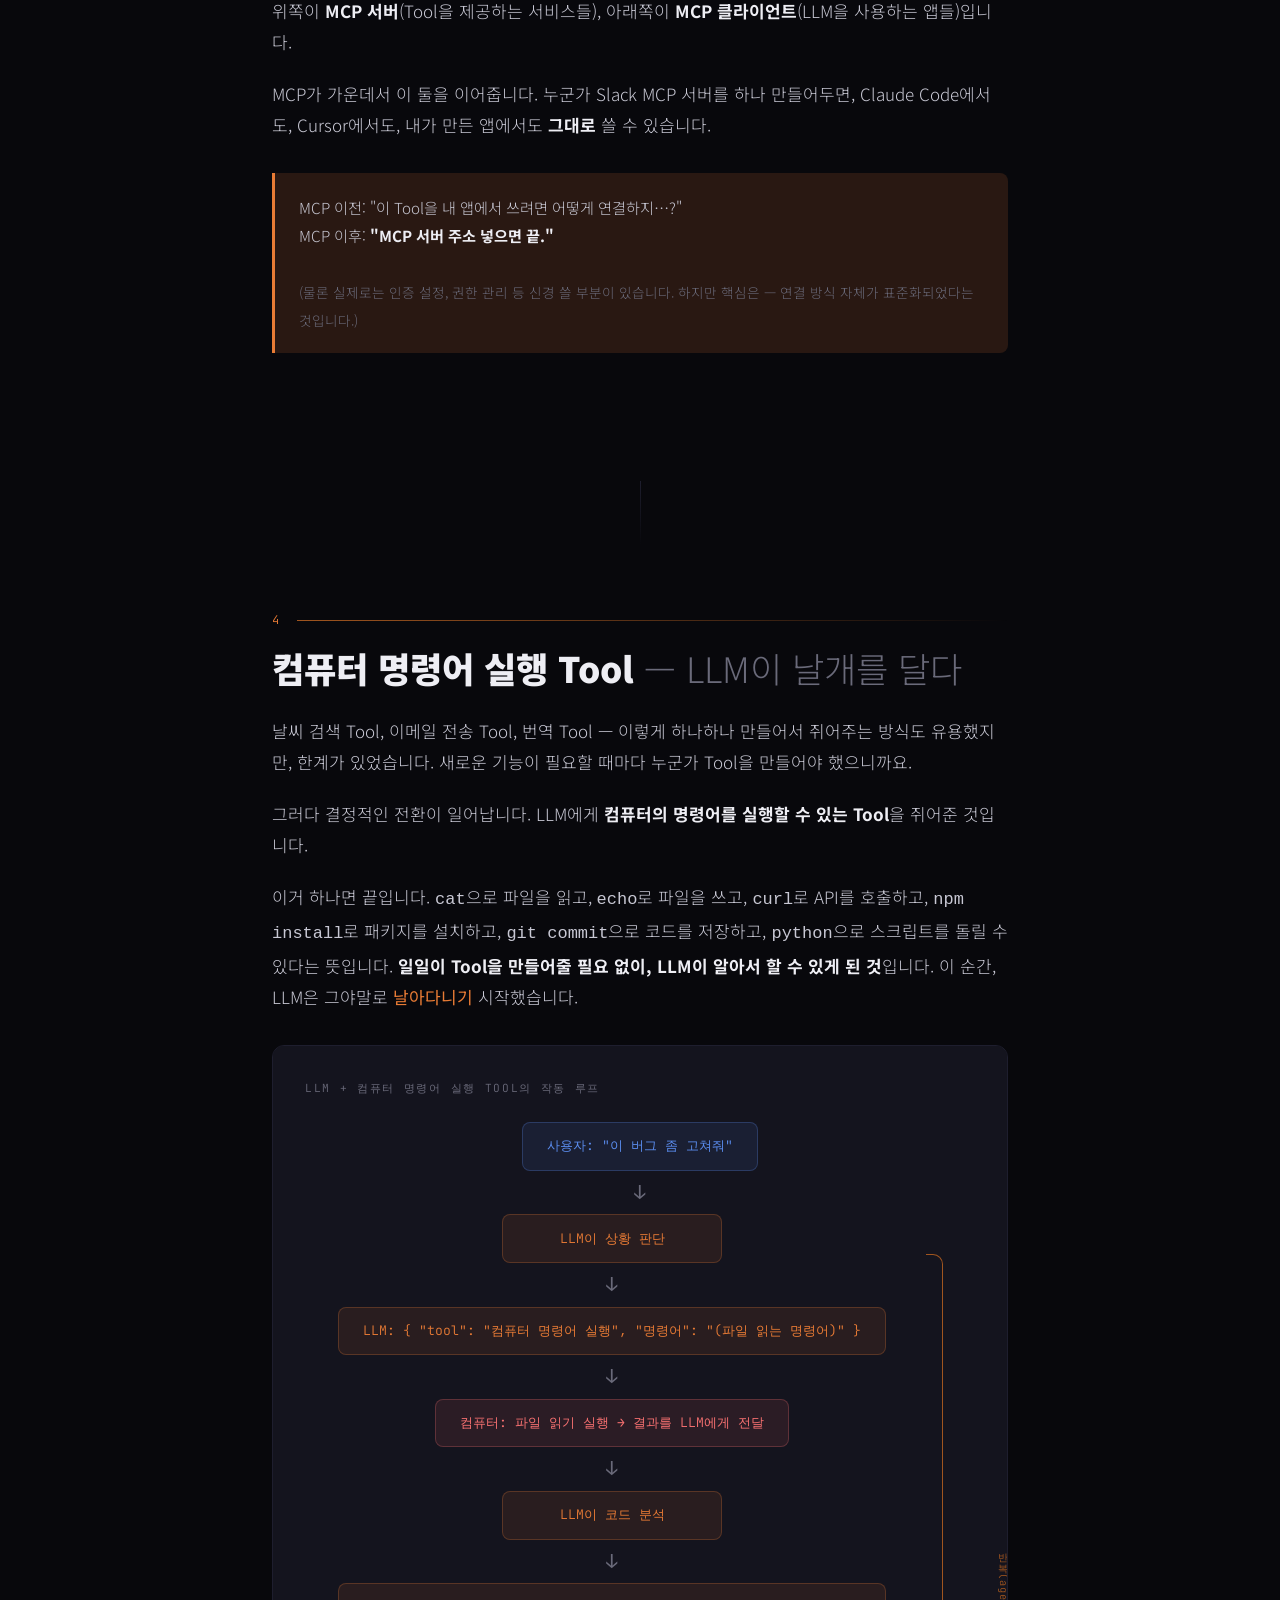
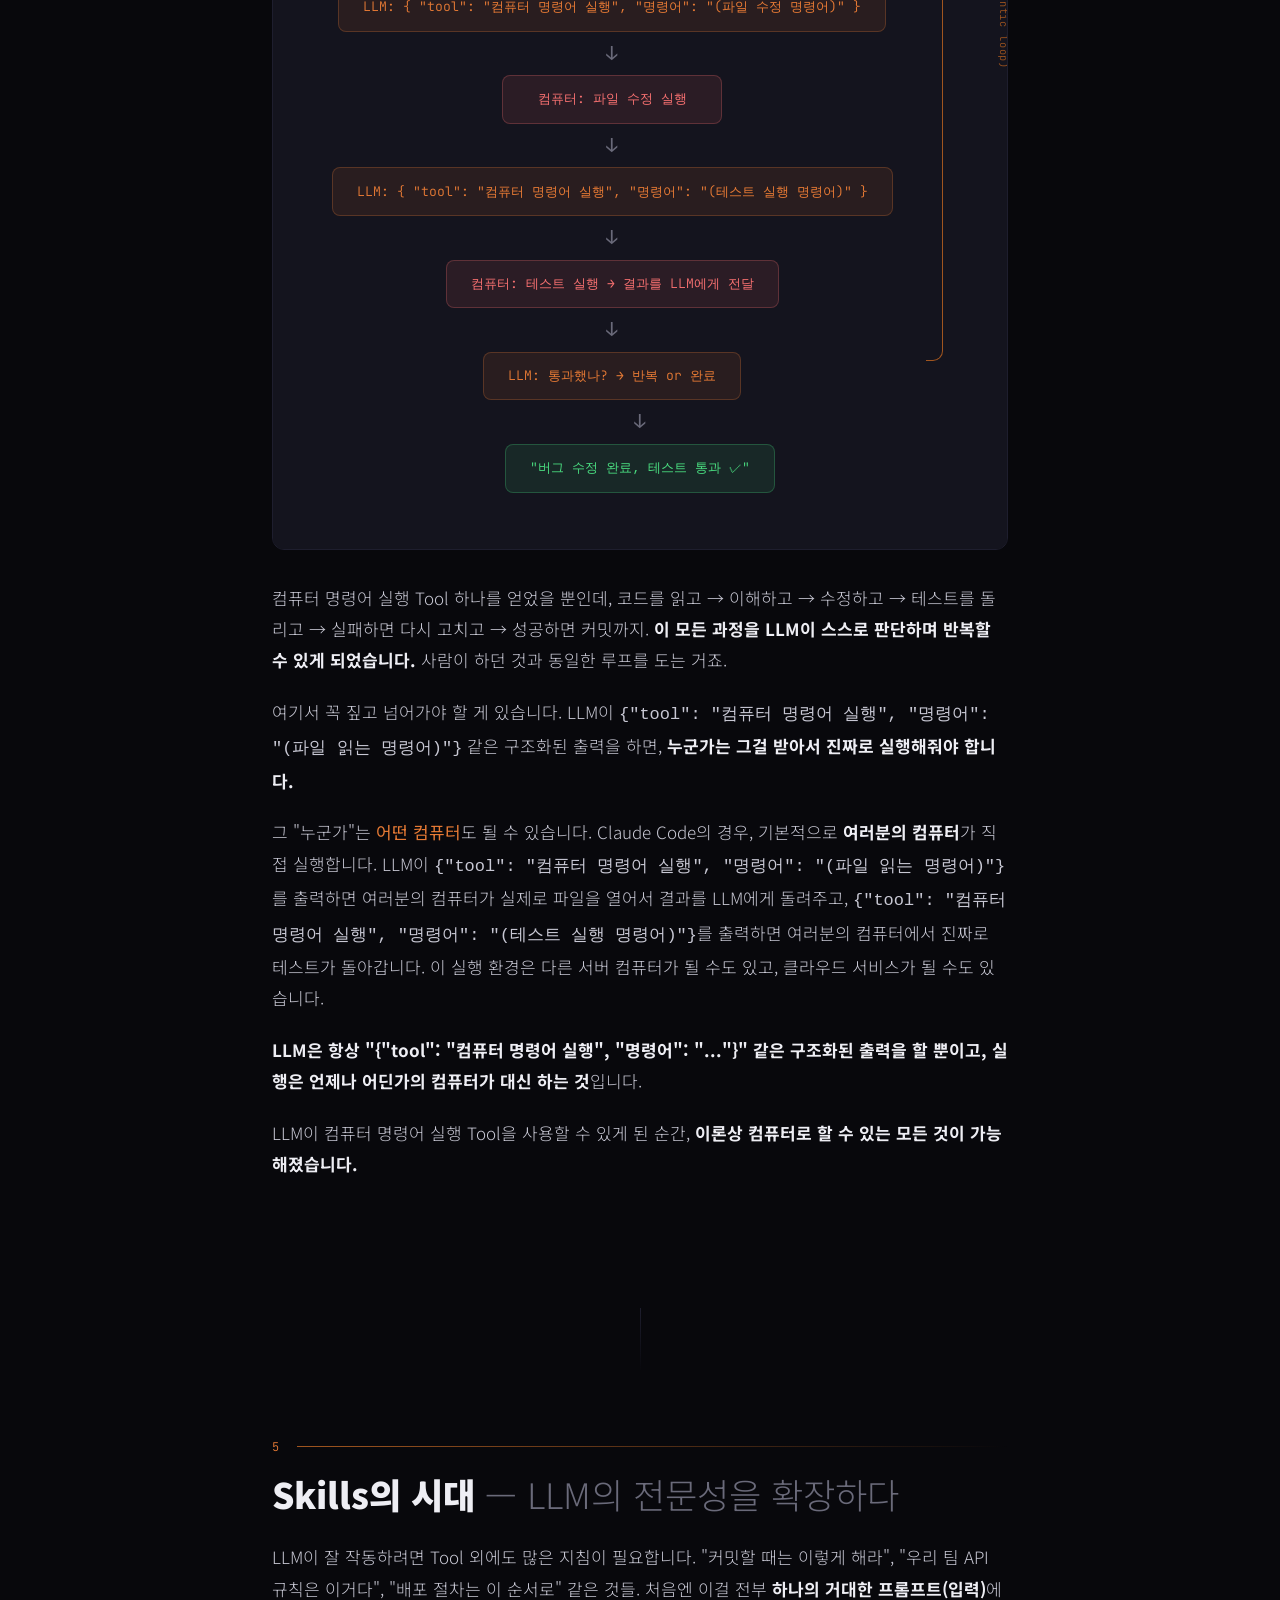
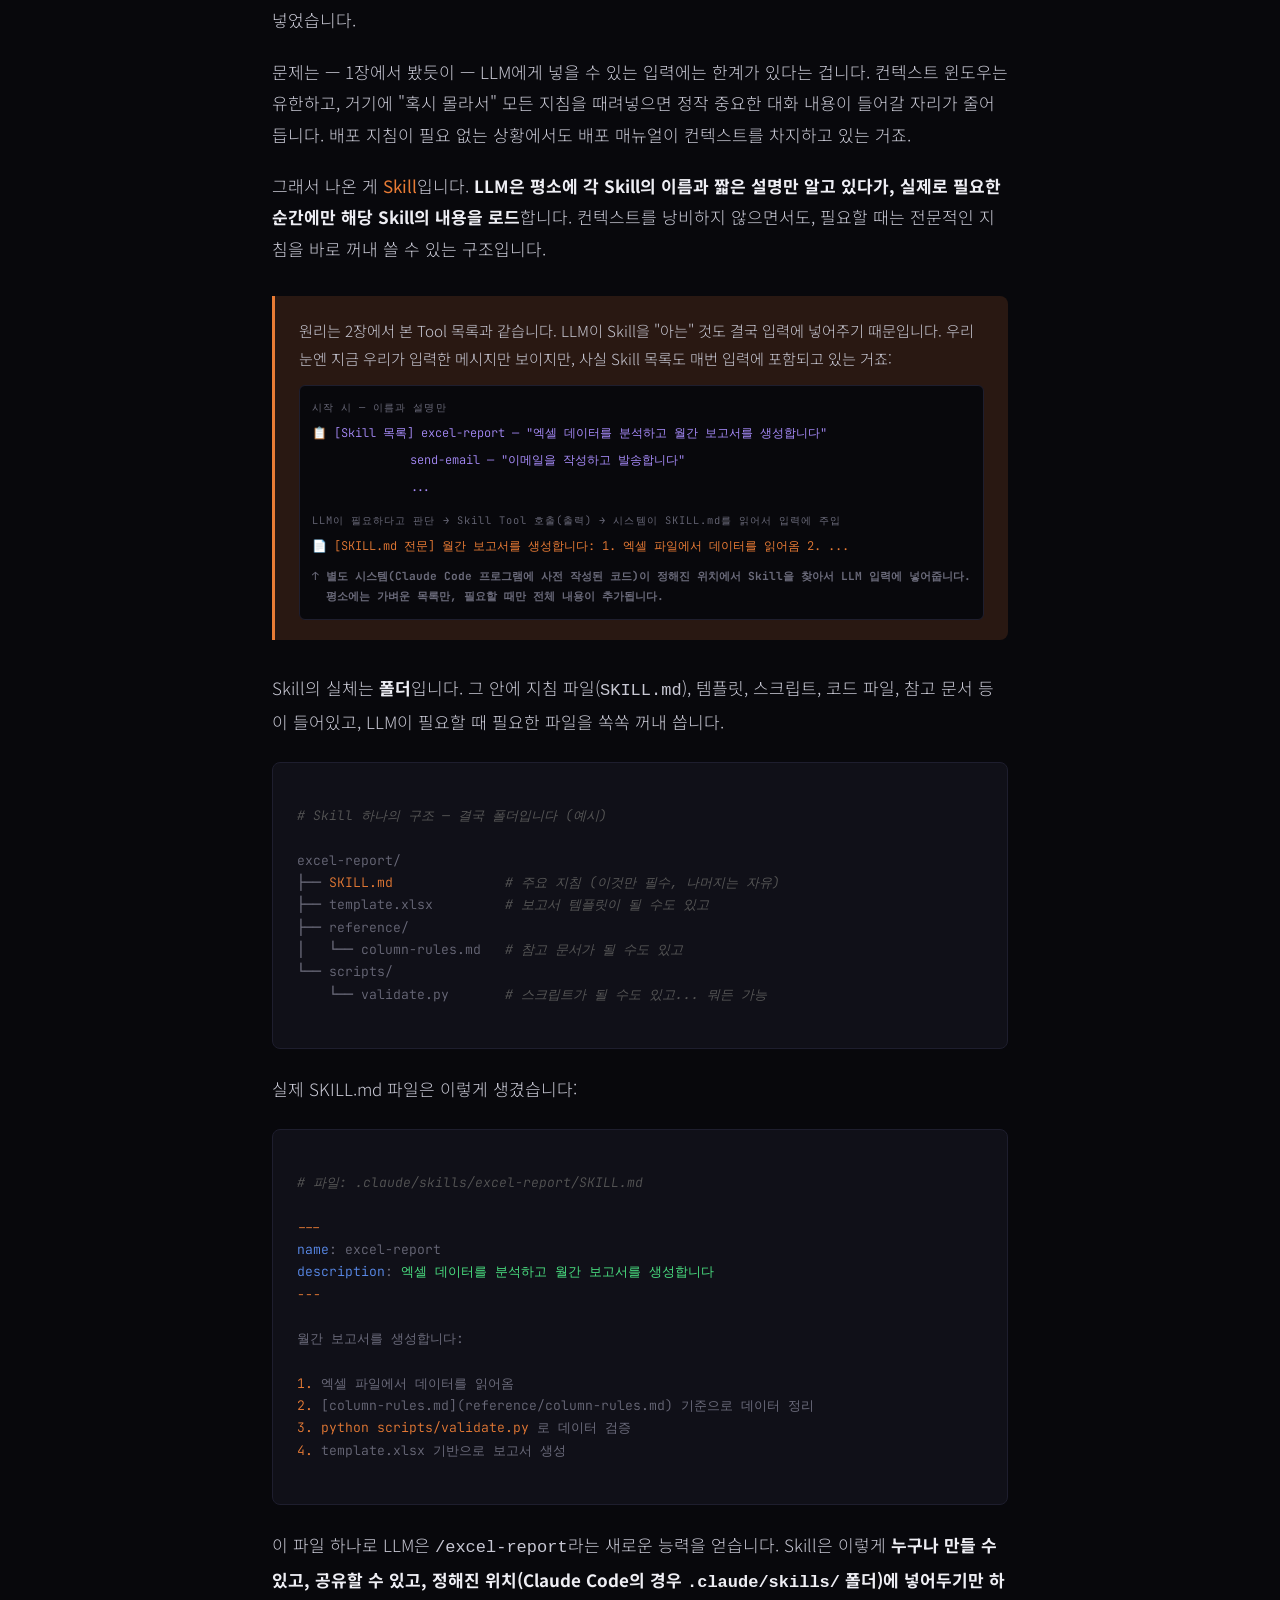
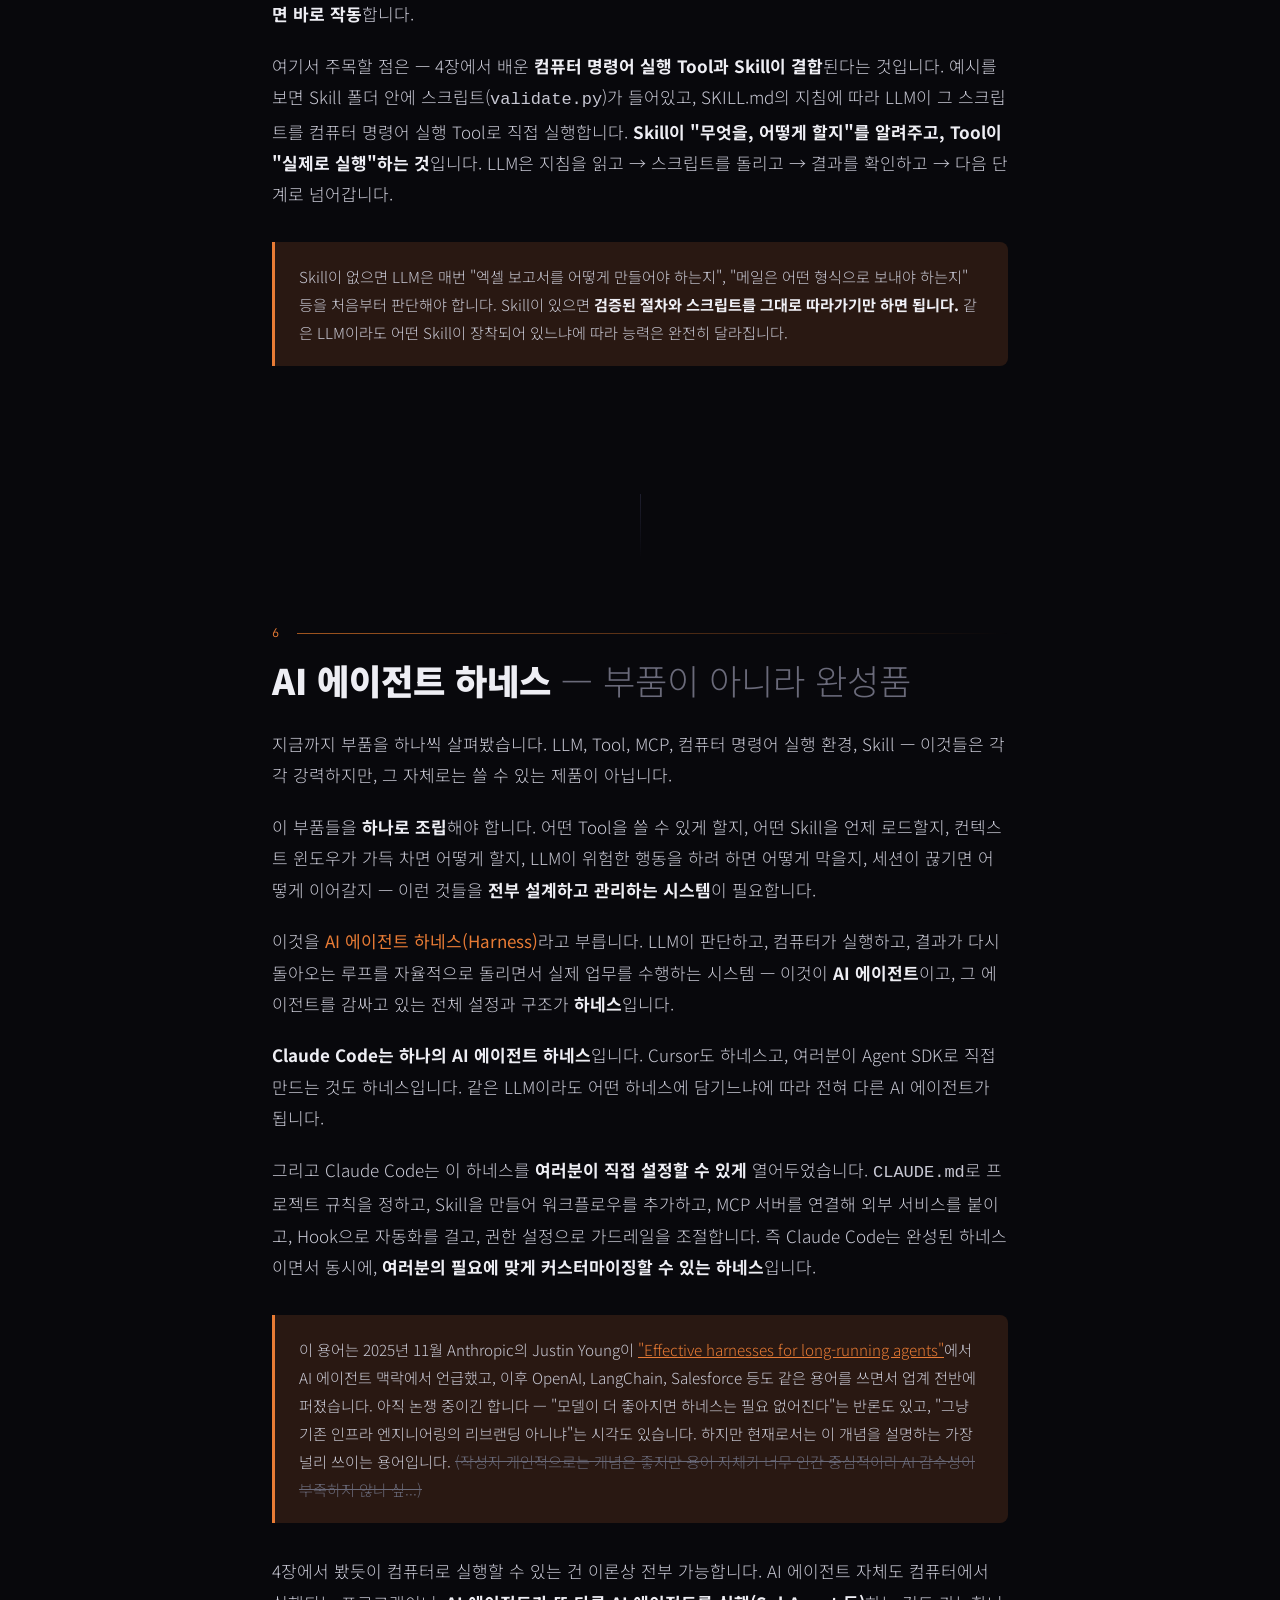
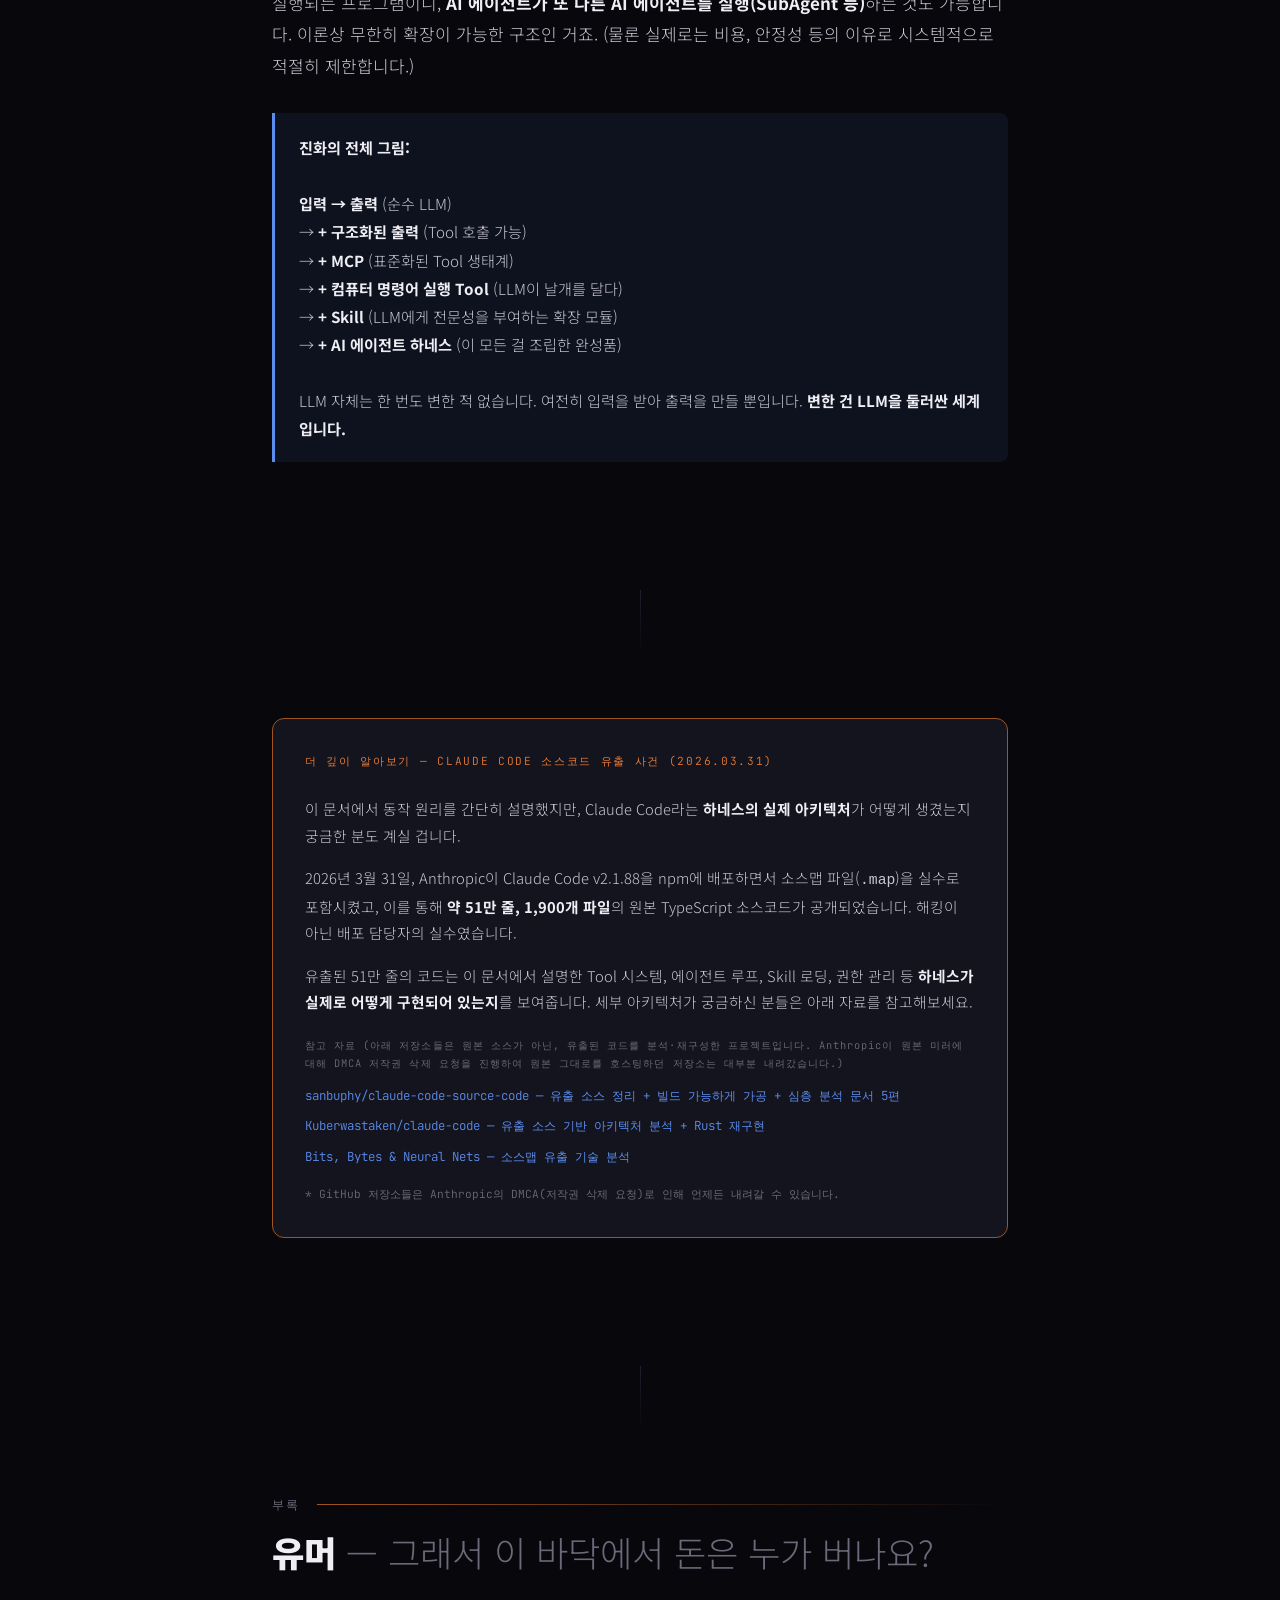
==== commit 6b8d4f1b: "Add sticky top navigation bar to sub-pages - Add fixed nav with home link and page links to basics a" ====
--- a/basics/index.html
+++ b/basics/index.html
@@ -8,7 +8,16 @@
 <link href="https://fonts.googleapis.com/css2?family=Noto+Sans+KR:wght@300;400;700;900&family=JetBrains+Mono:wght@400;700&family=Playfair+Display:wght@700;900&display=swap" rel="stylesheet">
 <link rel="stylesheet" href="../assets/css/style.css">
 </head>
-<body>
+<body class="has-nav">
+
+<!-- ════════════════════════ SITE NAV ════════════════════════ -->
+<nav class="site-nav">
+  <a class="site-nav-home" href="../">Claude Code Onboarding</a>
+  <div class="site-nav-links">
+    <a class="site-nav-link active" href="../basics/">동작 원리</a>
+    <a class="site-nav-link" href="../setup/">셋업 가이드</a>
+  </div>
+</nav>
 
 <!-- ════════════════════════ HERO ════════════════════════ -->
 <header class="hero">
--- a/assets/css/style.css
+++ b/assets/css/style.css
@@ -680,4 +680,69 @@
     .skill-row { flex-direction: column; align-items: flex-start; }
     .skill-arrow-line { display: none; }
     .toc { padding: 0 1.25rem; }
-  }
+    .site-nav { padding: 0 1rem; }
+    .site-nav-links { gap: 0.25rem; }
+    .site-nav-link { font-size: 0.7rem; padding: 0.35rem 0.6rem; }
+    .site-nav-home { font-size: 0.75rem; }
+  }
+
+  /* ── Site Navigation ── */
+  .site-nav {
+    position: fixed;
+    top: 0;
+    left: 0;
+    right: 0;
+    z-index: 200;
+    height: 48px;
+    background: rgba(8, 8, 12, 0.85);
+    backdrop-filter: blur(12px);
+    -webkit-backdrop-filter: blur(12px);
+    border-bottom: 1px solid var(--border);
+    display: flex;
+    align-items: center;
+    justify-content: space-between;
+    padding: 0 2rem;
+    font-family: var(--font-mono);
+  }
+
+  .site-nav-home {
+    font-size: 0.8rem;
+    font-weight: 700;
+    color: var(--accent);
+    text-decoration: none;
+    white-space: nowrap;
+    transition: color 0.2s;
+  }
+
+  .site-nav-home:hover {
+    color: var(--text-bright);
+  }
+
+  .site-nav-links {
+    display: flex;
+    gap: 0.5rem;
+  }
+
+  .site-nav-link {
+    font-size: 0.75rem;
+    color: var(--text-dim);
+    text-decoration: none;
+    padding: 0.4rem 0.75rem;
+    border-radius: 6px;
+    transition: color 0.2s, background 0.2s;
+    white-space: nowrap;
+  }
+
+  .site-nav-link:hover {
+    color: var(--text);
+    background: var(--bg-elevated);
+  }
+
+  .site-nav-link.active {
+    color: var(--accent);
+    background: rgba(232, 123, 53, 0.1);
+  }
+
+  .has-nav .hero {
+    padding-top: calc(2rem + 48px);
+  }
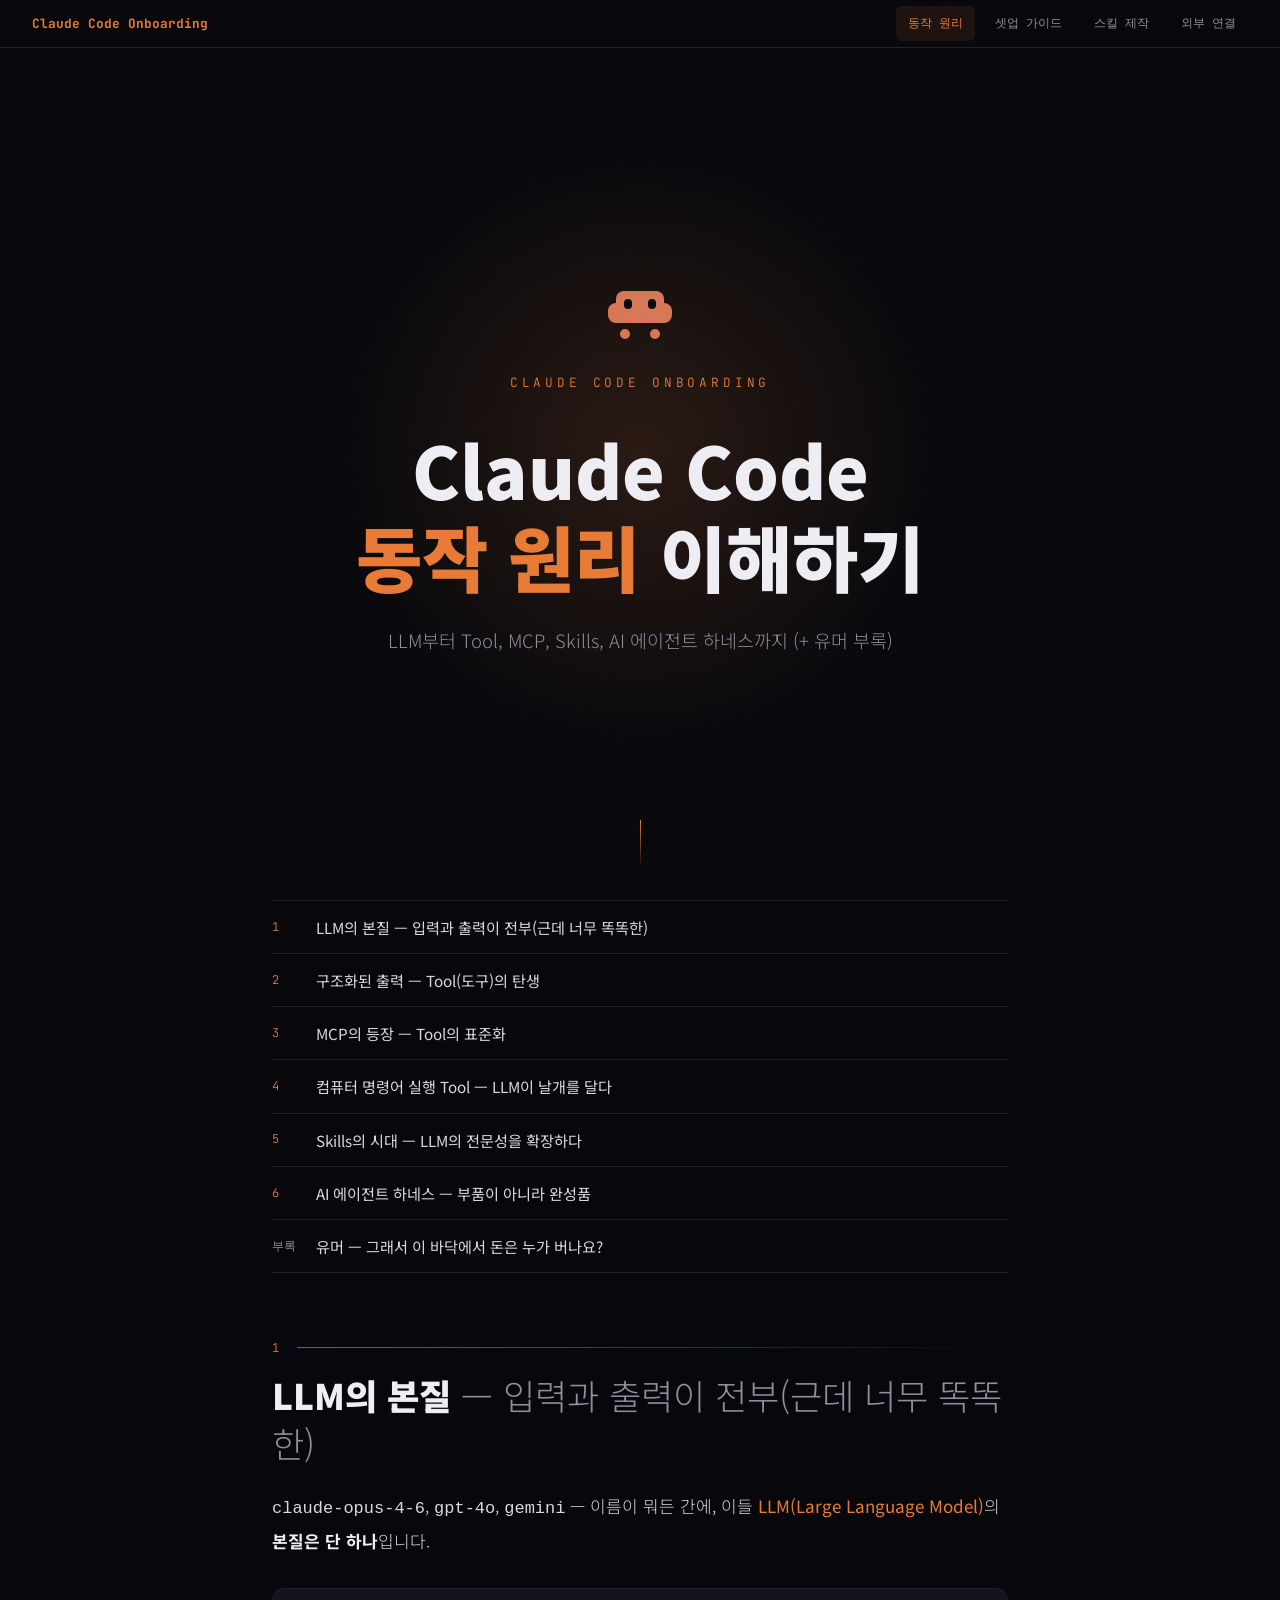
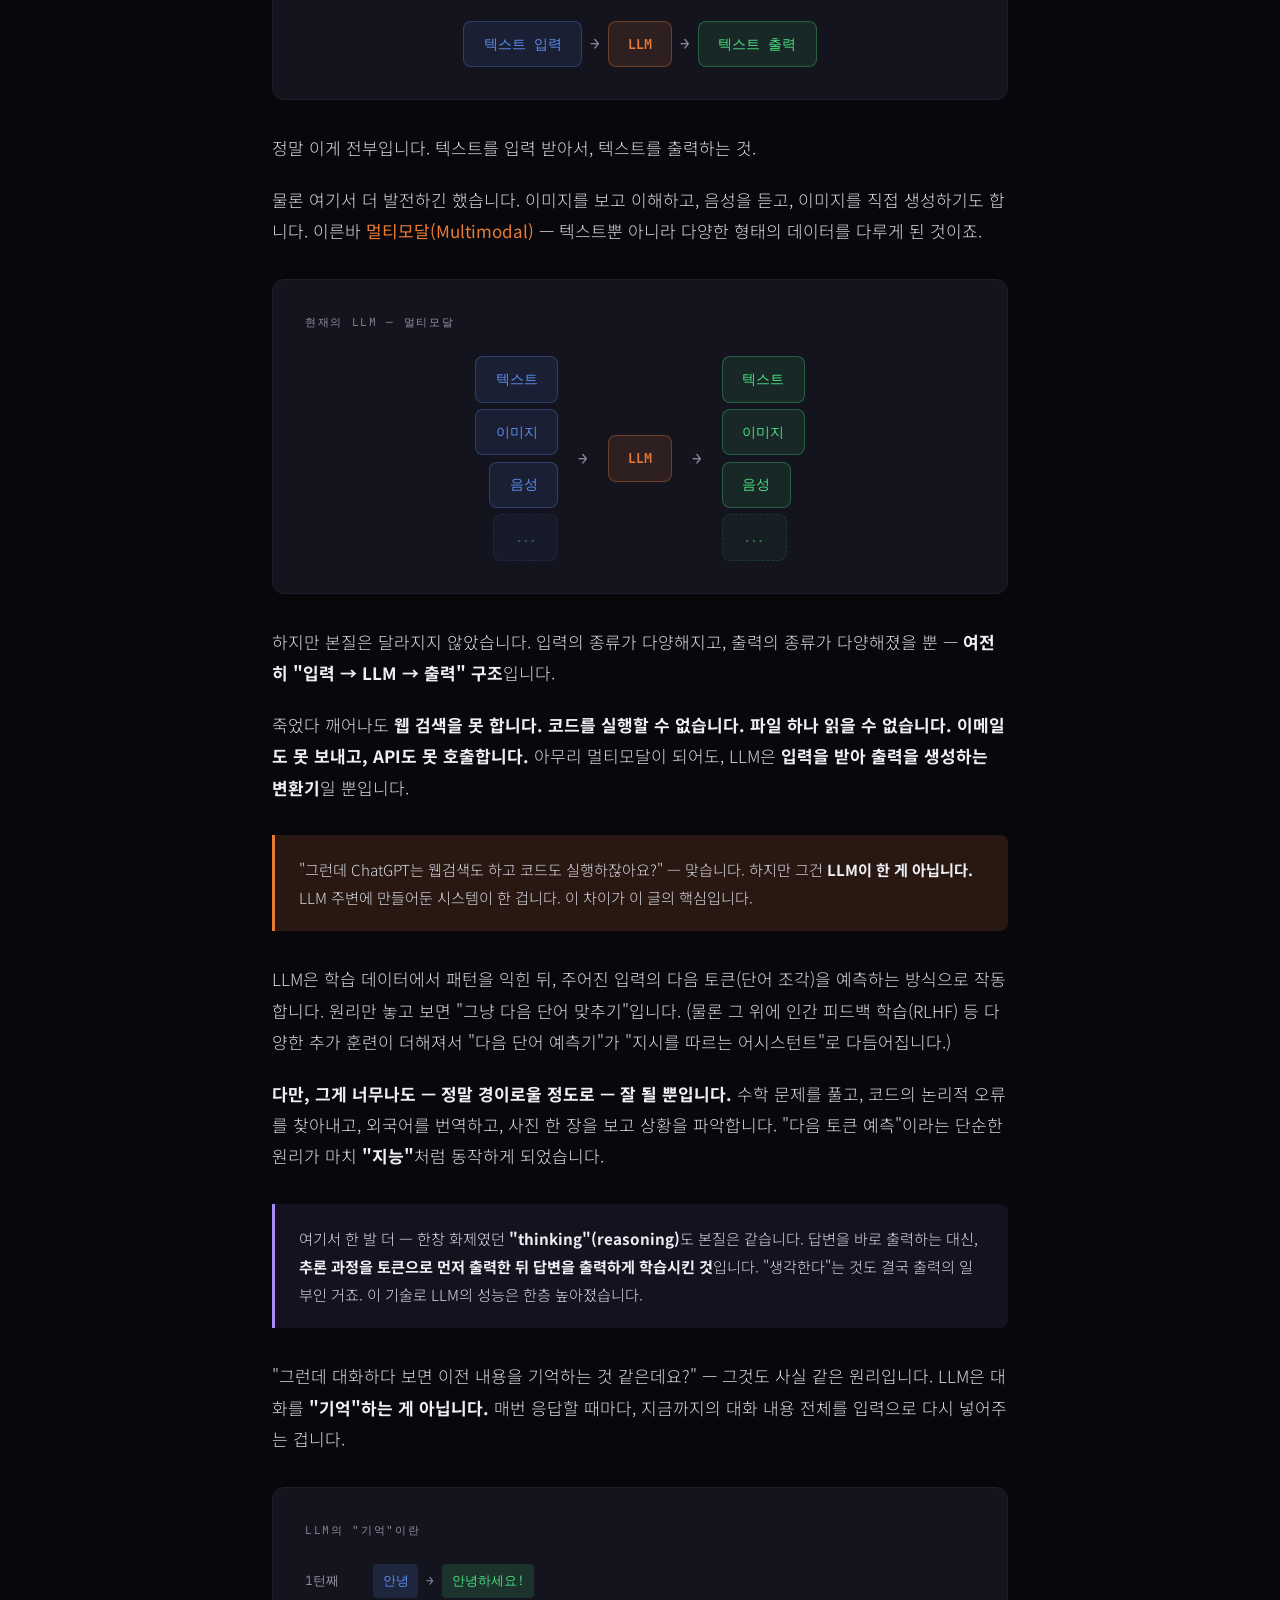
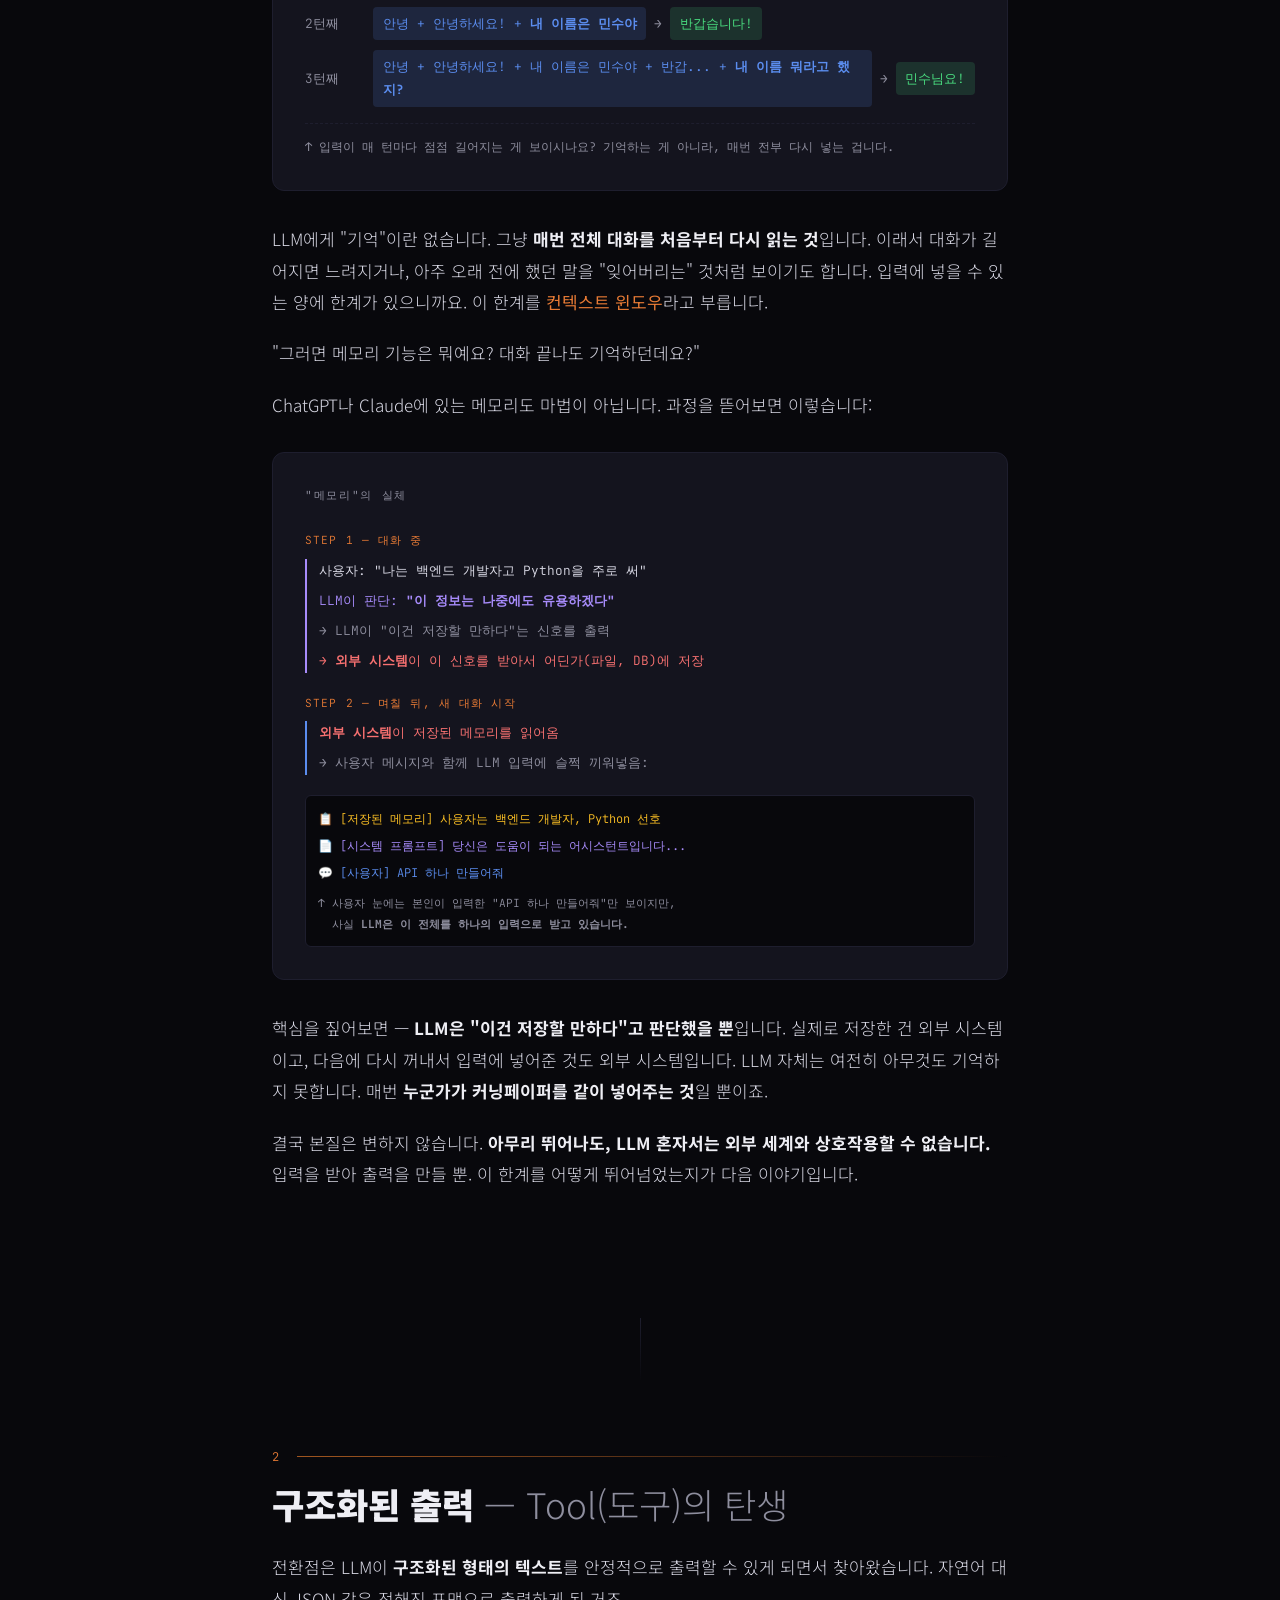
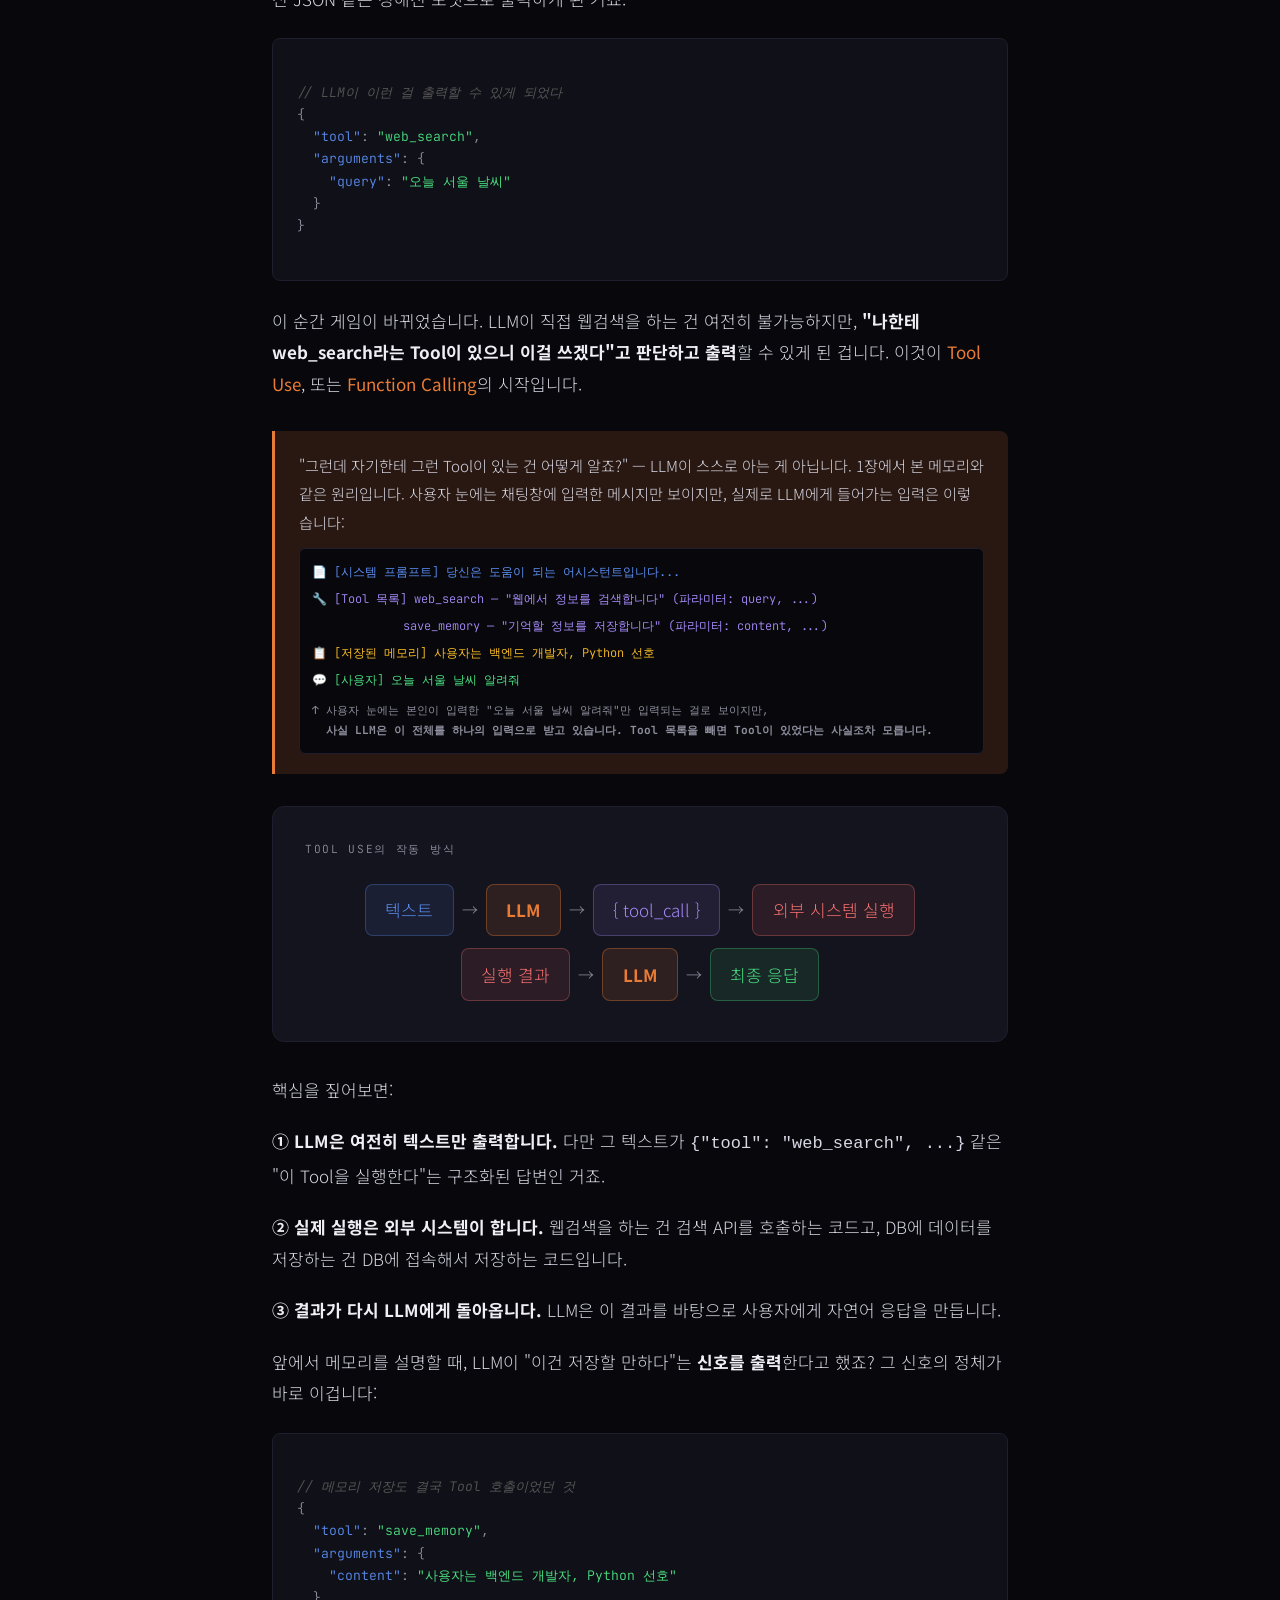
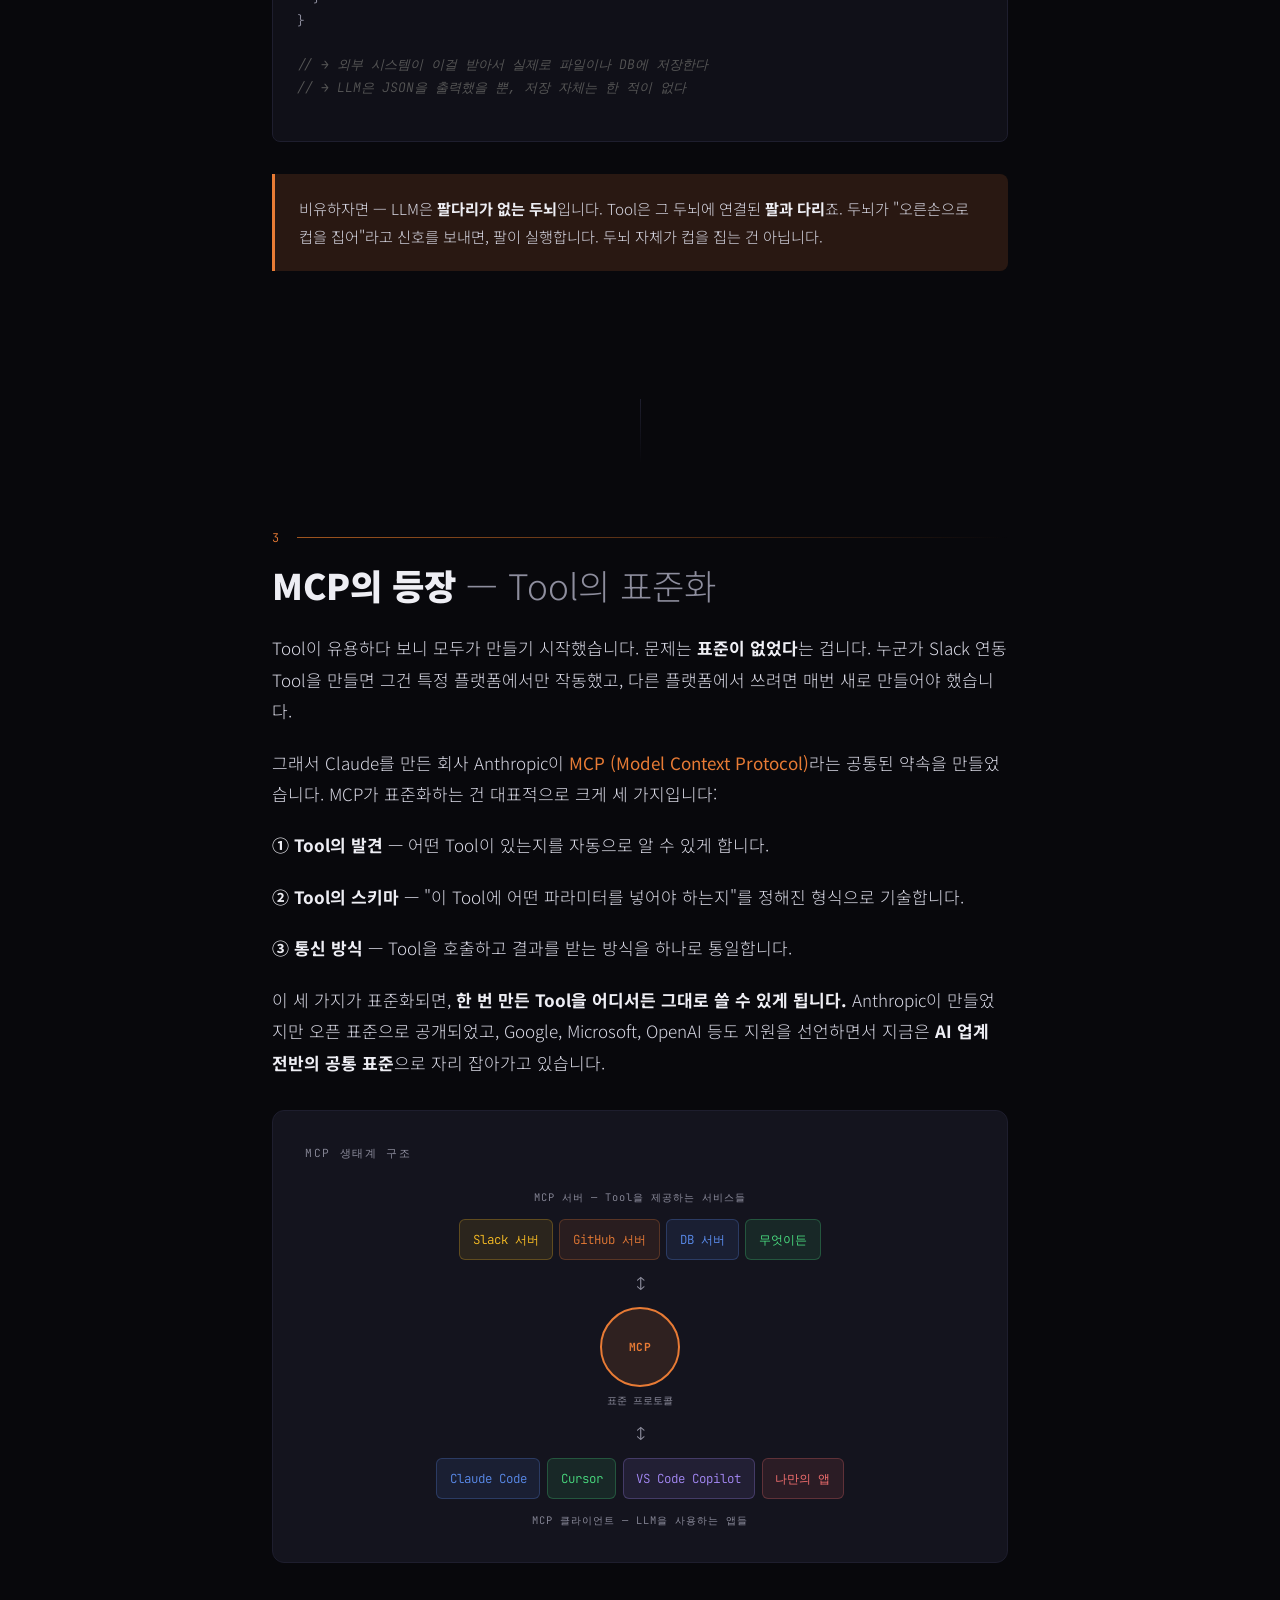
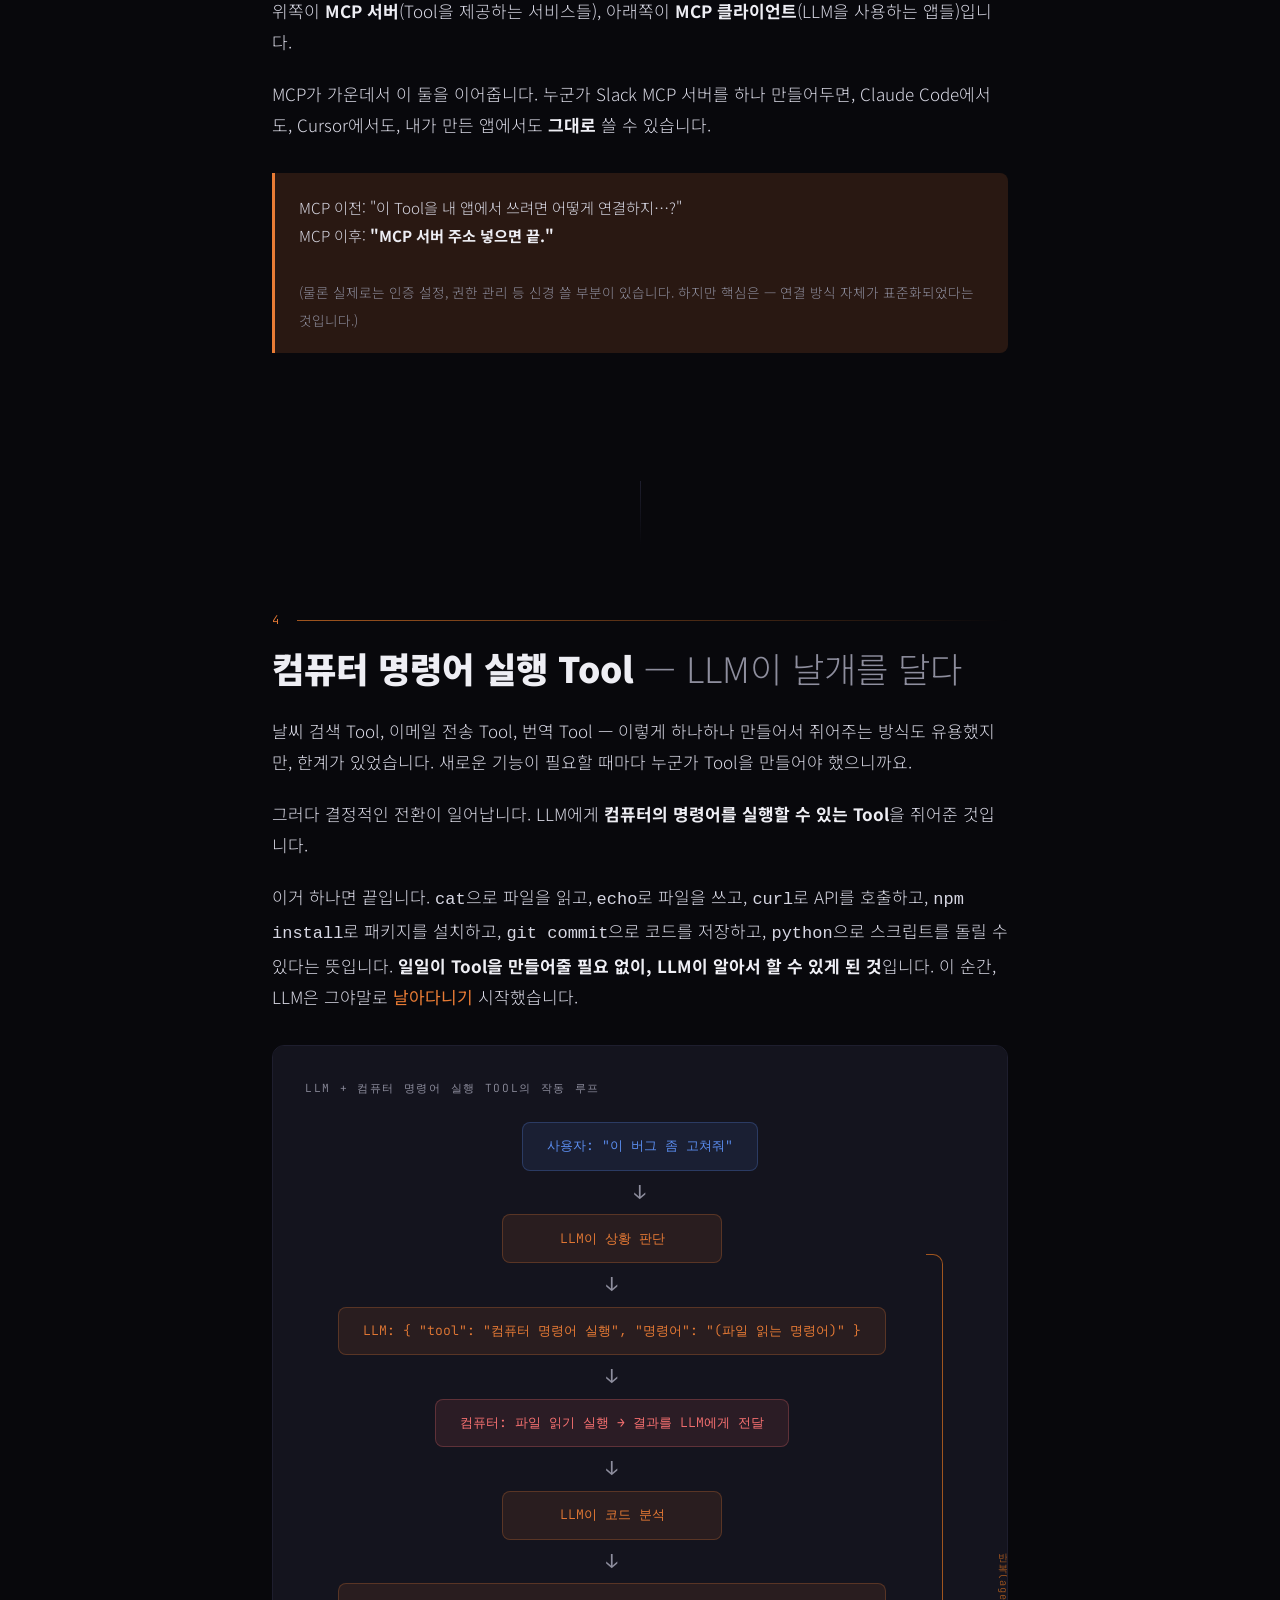
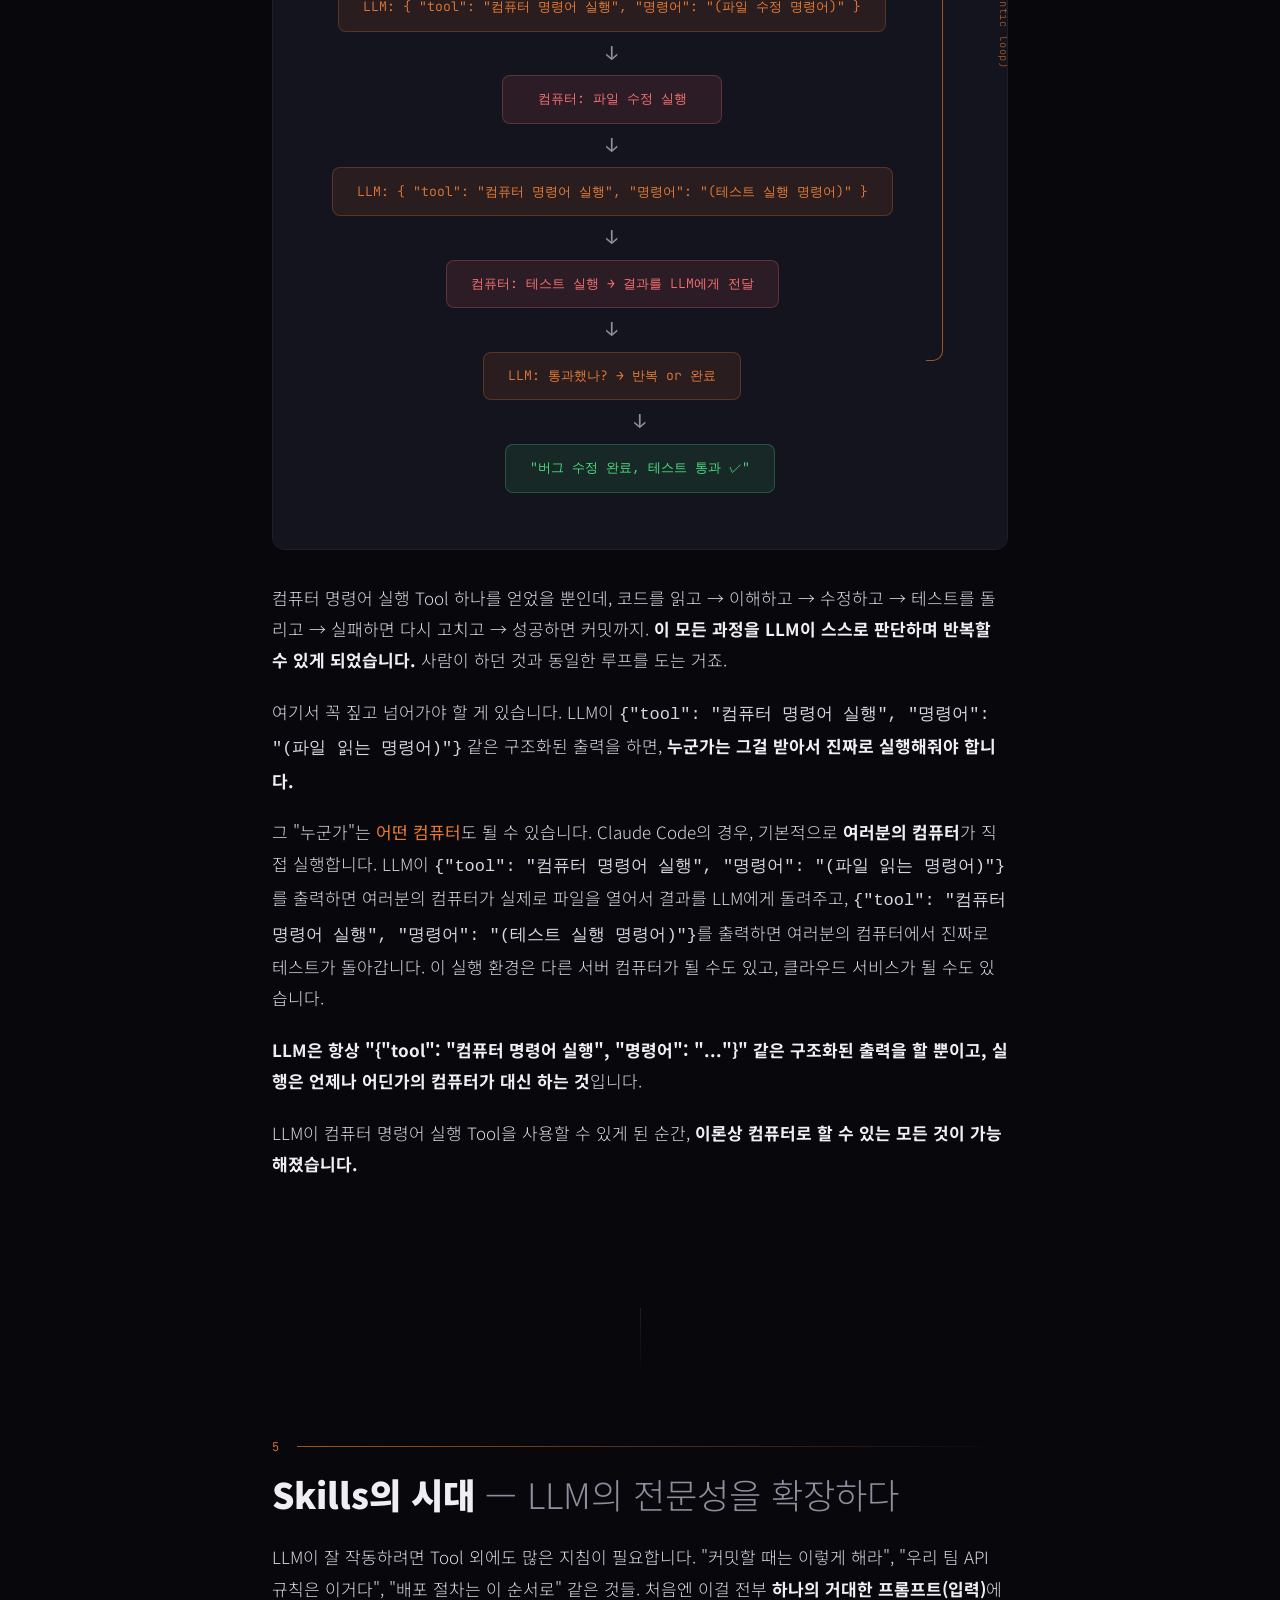
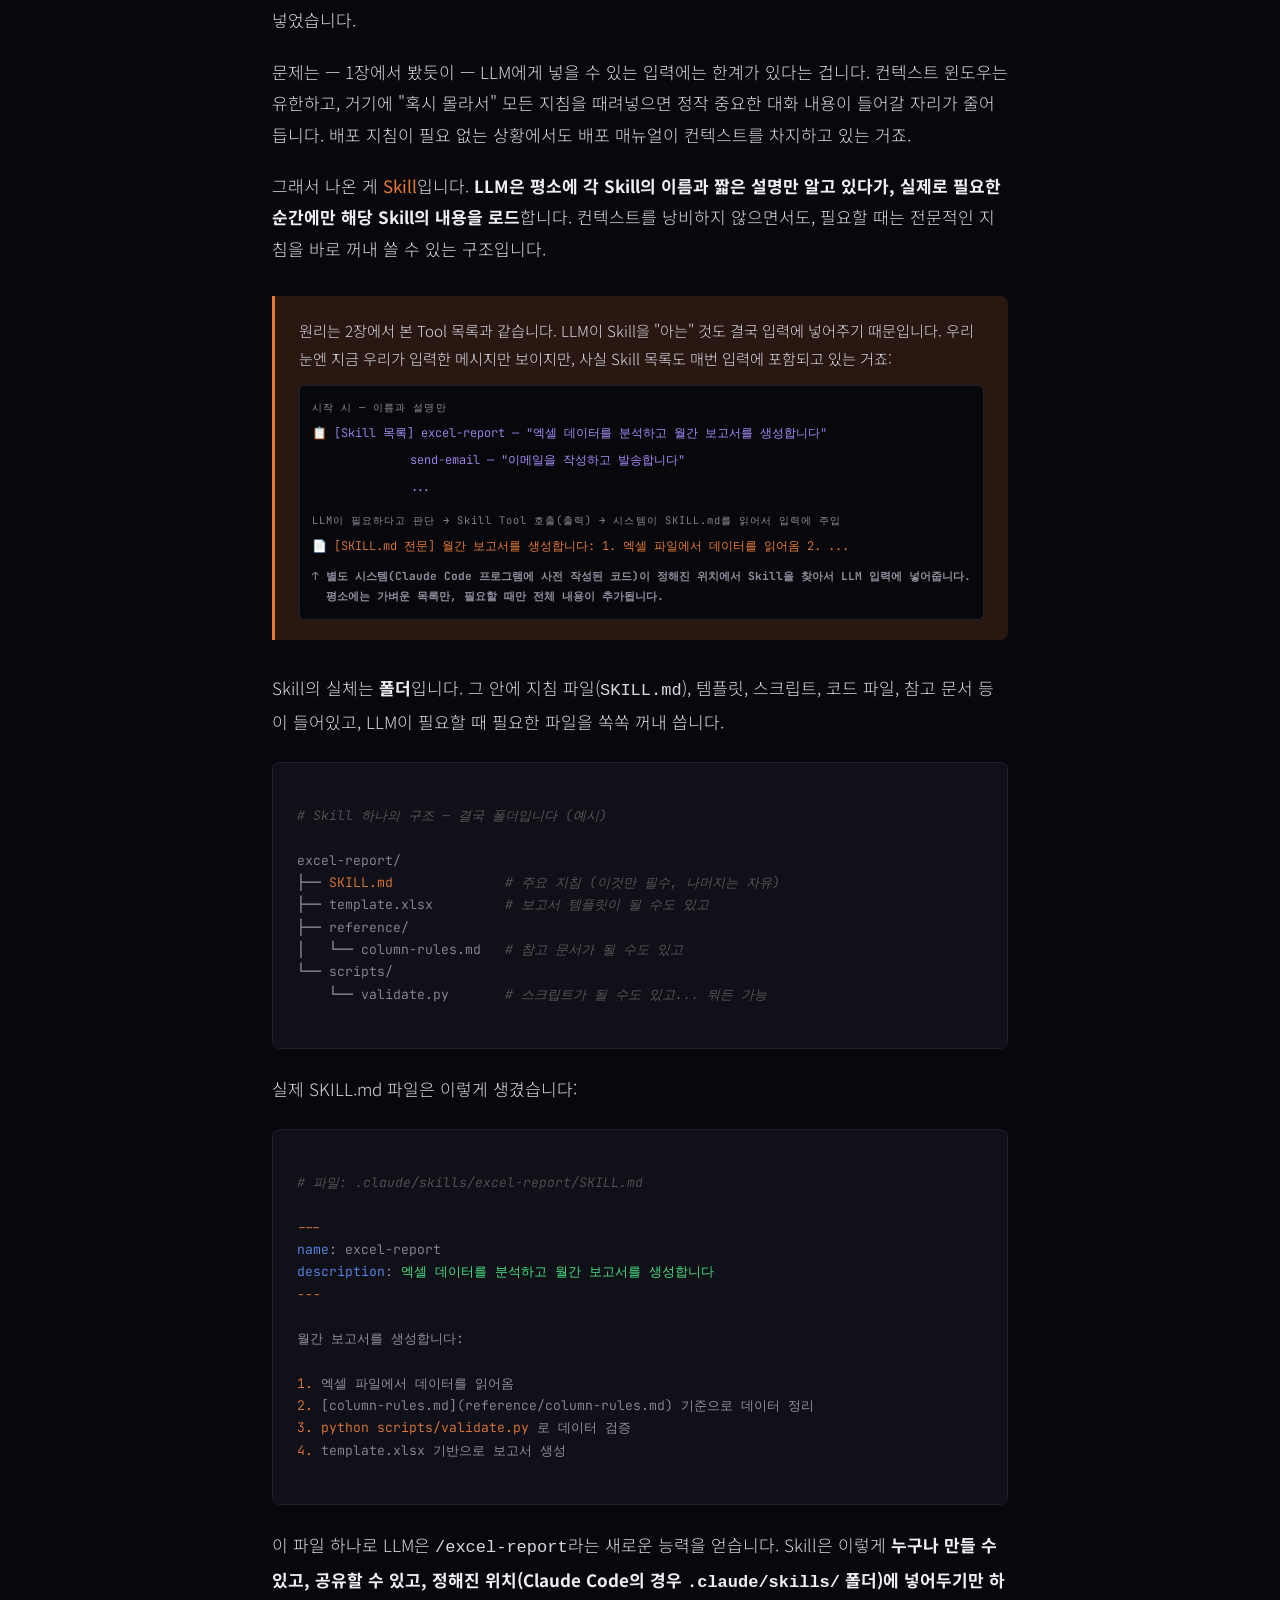
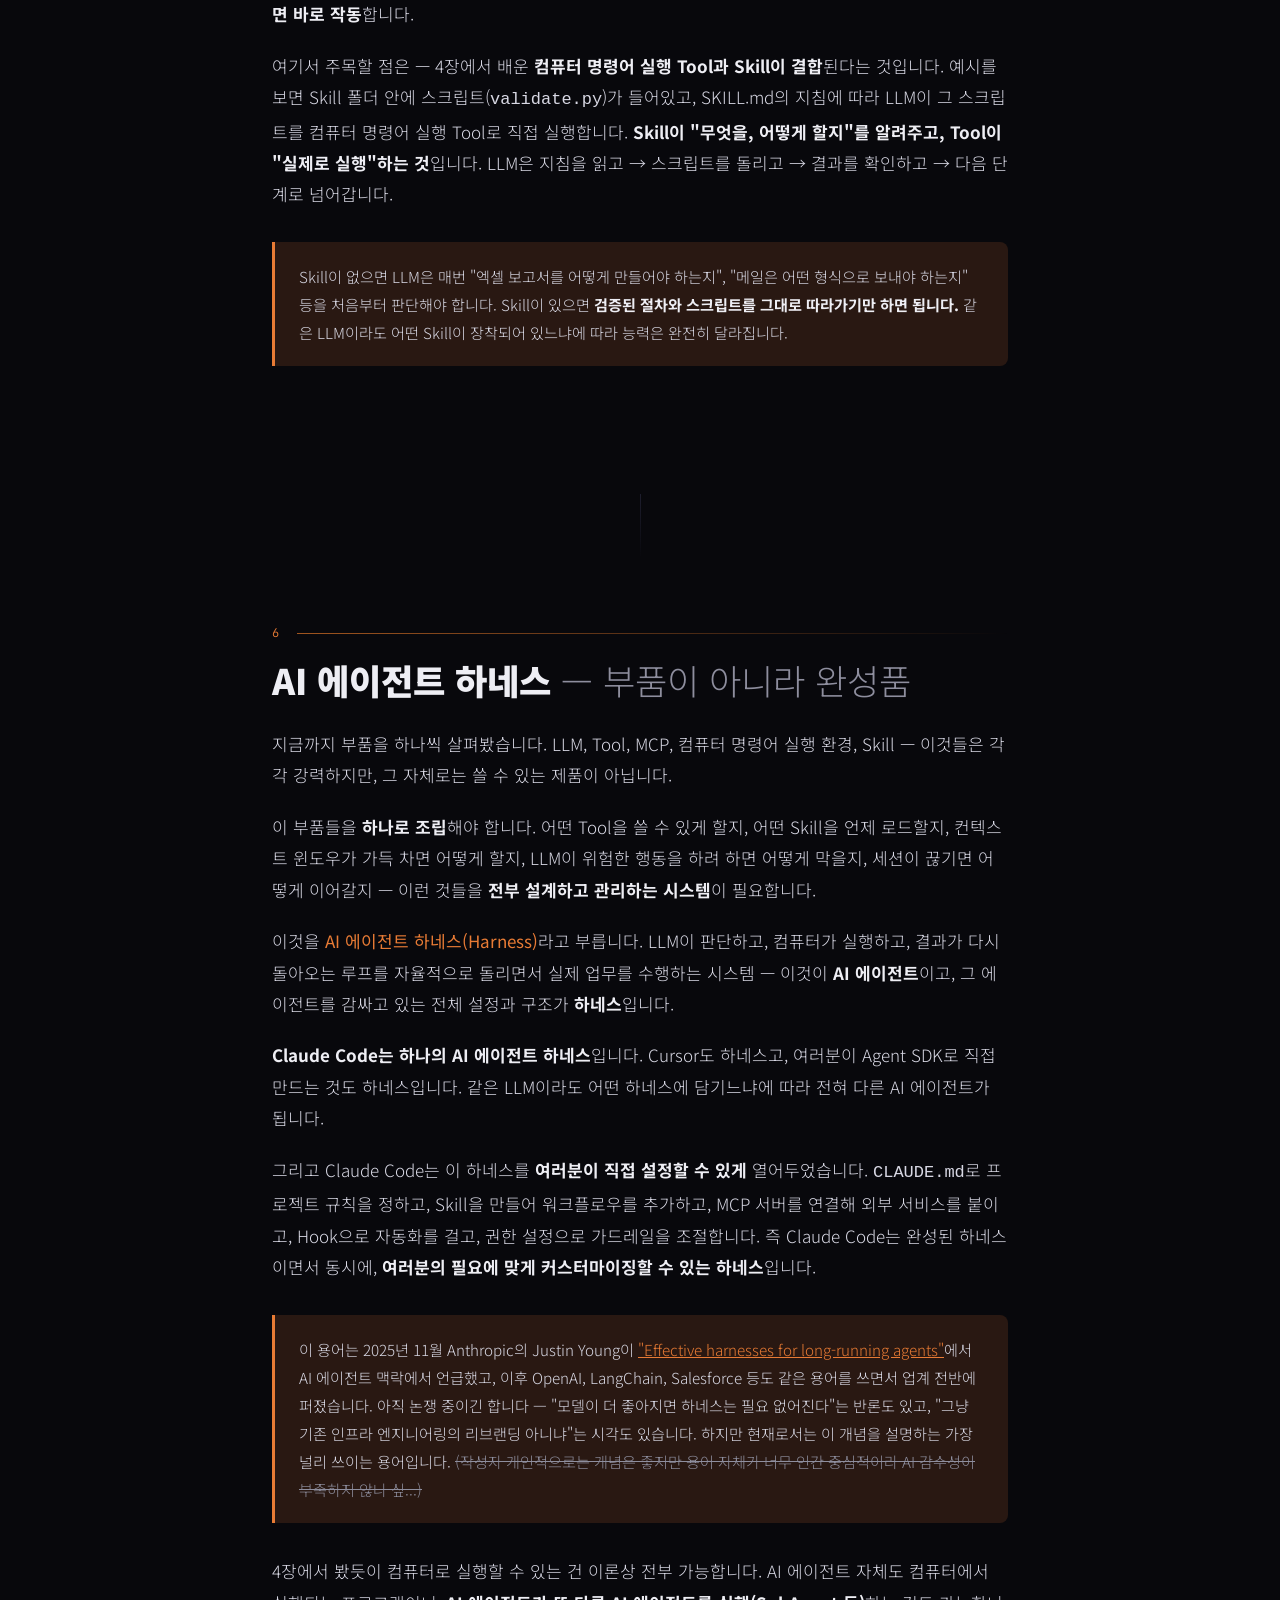
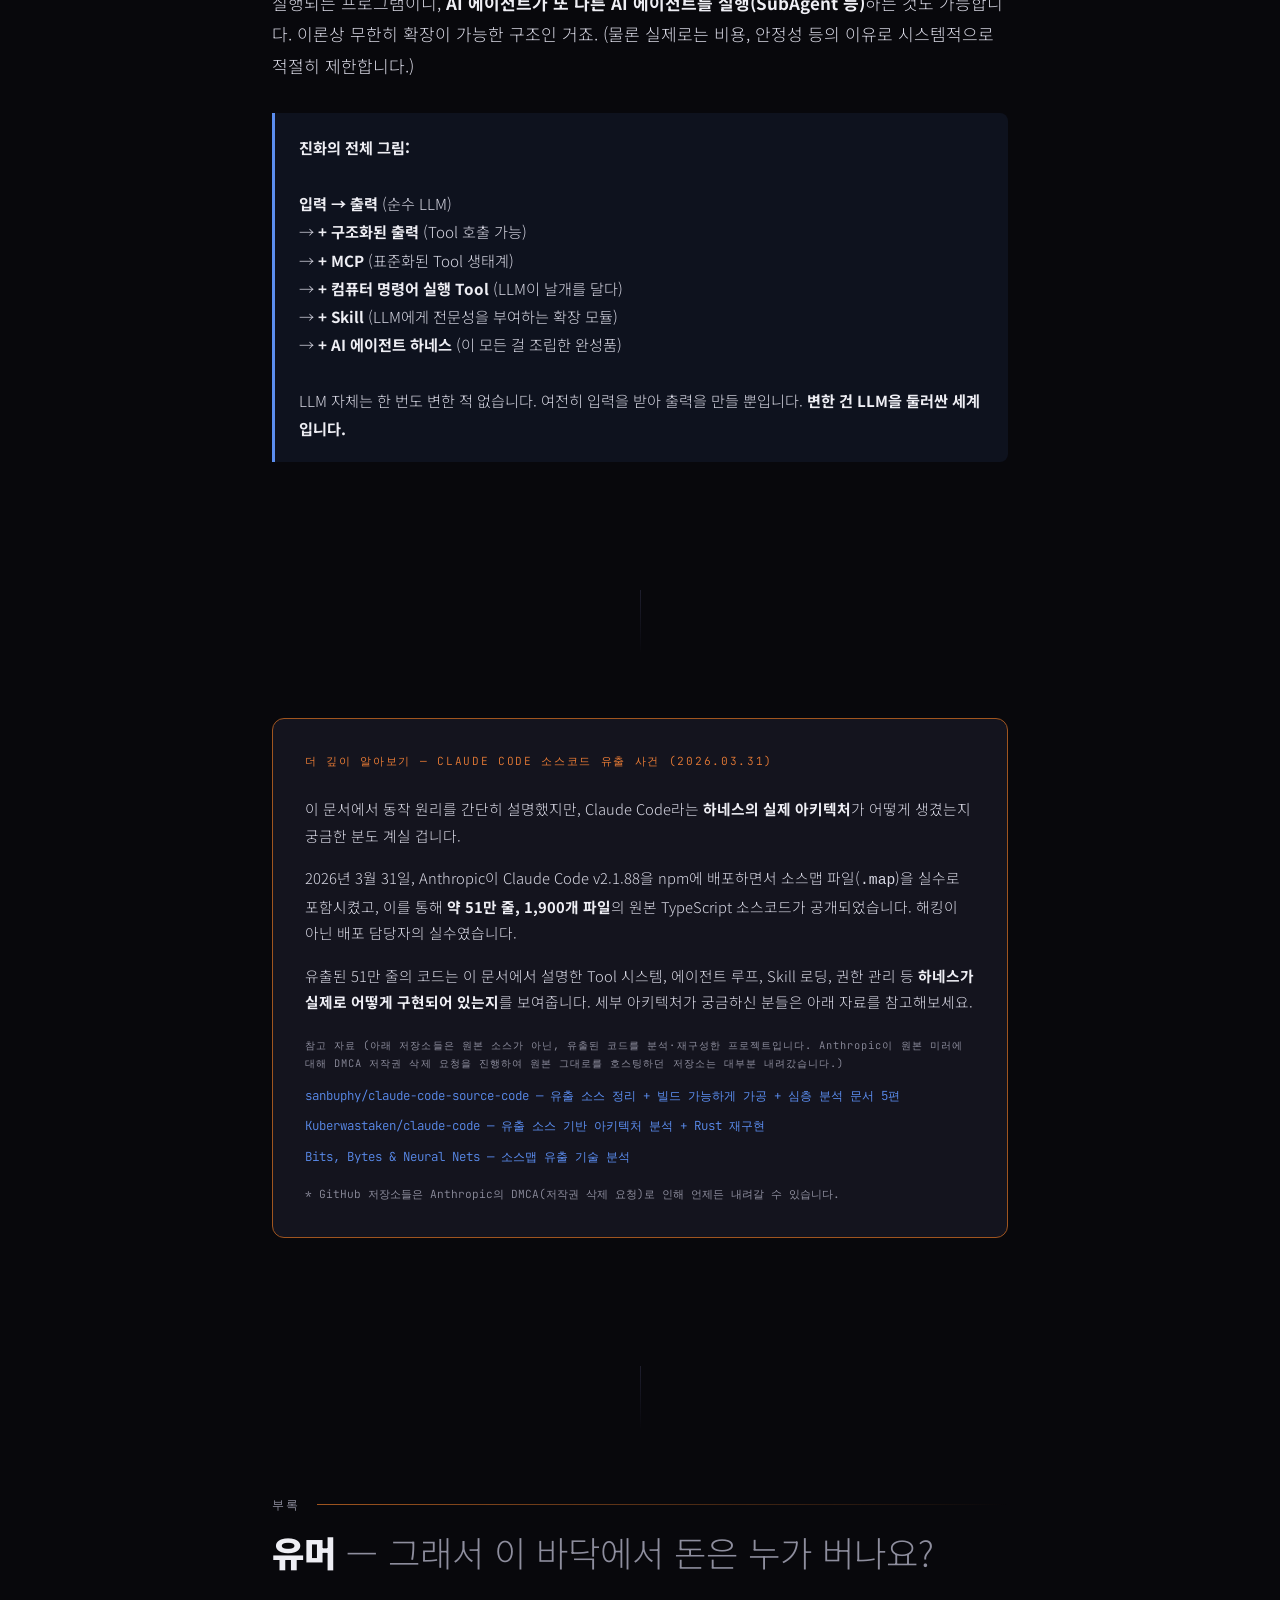
==== commit 6dda4018: "Add skills guide and external service integration pages - New /skills/ page: skill concepts, finding" ====
--- a/basics/index.html
+++ b/basics/index.html
@@ -16,8 +16,19 @@
   <div class="site-nav-links">
     <a class="site-nav-link active" href="../basics/">동작 원리</a>
     <a class="site-nav-link" href="../setup/">셋업 가이드</a>
+    <a class="site-nav-link" href="../skills/">스킬 제작</a>
+    <a class="site-nav-link" href="../integration/">외부 연결</a>
   </div>
+  <button class="site-nav-burger" onclick="this.classList.toggle('open');document.getElementById('navDrop').classList.toggle('open')">
+    <span></span><span></span><span></span>
+  </button>
 </nav>
+<div class="site-nav-dropdown" id="navDrop">
+  <a class="site-nav-link active" href="../basics/">동작 원리</a>
+  <a class="site-nav-link" href="../setup/">셋업 가이드</a>
+  <a class="site-nav-link" href="../skills/">스킬 제작</a>
+  <a class="site-nav-link" href="../integration/">외부 연결</a>
+</div>
 
 <!-- ════════════════════════ HERO ════════════════════════ -->
 <header class="hero">
--- a/assets/css/style.css
+++ b/assets/css/style.css
@@ -3,8 +3,8 @@
     --bg-elevated: #101018;
     --bg-card: #14141e;
     --border: #1e1e2e;
-    --text: #c8c8d4;
-    --text-dim: #6a6a7a;
+    --text: #d8d8e4;
+    --text-dim: #8e8e9e;
     --text-bright: #eeeef4;
     --accent: #E87B35;
     --accent-glow: rgba(232, 123, 53, 0.15);
@@ -655,6 +655,126 @@
 
   .scroll-top:hover .label {
     color: var(--accent);
+  }
+
+  /* ── Site Navigation ── */
+  .site-nav {
+    position: fixed;
+    top: 0;
+    left: 0;
+    right: 0;
+    z-index: 200;
+    height: 48px;
+    background: rgba(8, 8, 12, 0.85);
+    backdrop-filter: blur(12px);
+    -webkit-backdrop-filter: blur(12px);
+    border-bottom: 1px solid var(--border);
+    display: flex;
+    align-items: center;
+    justify-content: space-between;
+    padding: 0 2rem;
+    font-family: var(--font-mono);
+  }
+
+  .site-nav-home {
+    font-size: 0.8rem;
+    font-weight: 700;
+    color: var(--accent);
+    text-decoration: none;
+    white-space: nowrap;
+    transition: color 0.2s;
+  }
+
+  .site-nav-home:hover {
+    color: var(--text-bright);
+  }
+
+  .site-nav-links {
+    display: flex;
+    gap: 0.5rem;
+  }
+
+  .site-nav-link {
+    font-size: 0.75rem;
+    color: var(--text-dim);
+    text-decoration: none;
+    padding: 0.4rem 0.75rem;
+    border-radius: 6px;
+    transition: color 0.2s, background 0.2s;
+    white-space: nowrap;
+  }
+
+  .site-nav-link:hover {
+    color: var(--text);
+    background: var(--bg-elevated);
+  }
+
+  .site-nav-link.active {
+    color: var(--accent);
+    background: rgba(232, 123, 53, 0.1);
+  }
+
+  .has-nav .hero {
+    padding-top: calc(2rem + 48px);
+  }
+
+  /* ── Hamburger button (hidden on desktop) ── */
+  .site-nav-burger {
+    display: none;
+    appearance: none;
+    background: none;
+    border: none;
+    cursor: pointer;
+    padding: 0.4rem;
+    flex-direction: column;
+    gap: 4px;
+  }
+
+  .site-nav-burger span {
+    display: block;
+    width: 18px;
+    height: 2px;
+    background: var(--text-dim);
+    border-radius: 1px;
+    transition: transform 0.25s, opacity 0.25s;
+  }
+
+  .site-nav-burger.open span:nth-child(1) {
+    transform: translateY(6px) rotate(45deg);
+  }
+
+  .site-nav-burger.open span:nth-child(2) {
+    opacity: 0;
+  }
+
+  .site-nav-burger.open span:nth-child(3) {
+    transform: translateY(-6px) rotate(-45deg);
+  }
+
+  /* ── Mobile dropdown ── */
+  .site-nav-dropdown {
+    display: none;
+    position: fixed;
+    top: 48px;
+    left: 0;
+    right: 0;
+    z-index: 199;
+    background: rgba(8, 8, 12, 0.95);
+    backdrop-filter: blur(12px);
+    -webkit-backdrop-filter: blur(12px);
+    border-bottom: 1px solid var(--border);
+    padding: 0.75rem 1.5rem;
+    flex-direction: column;
+    gap: 0.25rem;
+  }
+
+  .site-nav-dropdown.open {
+    display: flex;
+  }
+
+  .site-nav-dropdown .site-nav-link {
+    font-size: 0.85rem;
+    padding: 0.6rem 0.75rem;
   }
 
   /* ── Animations ── */
@@ -681,68 +801,7 @@
     .skill-arrow-line { display: none; }
     .toc { padding: 0 1.25rem; }
     .site-nav { padding: 0 1rem; }
-    .site-nav-links { gap: 0.25rem; }
-    .site-nav-link { font-size: 0.7rem; padding: 0.35rem 0.6rem; }
+    .site-nav-links { display: none; }
+    .site-nav-burger { display: flex; }
     .site-nav-home { font-size: 0.75rem; }
   }
-
-  /* ── Site Navigation ── */
-  .site-nav {
-    position: fixed;
-    top: 0;
-    left: 0;
-    right: 0;
-    z-index: 200;
-    height: 48px;
-    background: rgba(8, 8, 12, 0.85);
-    backdrop-filter: blur(12px);
-    -webkit-backdrop-filter: blur(12px);
-    border-bottom: 1px solid var(--border);
-    display: flex;
-    align-items: center;
-    justify-content: space-between;
-    padding: 0 2rem;
-    font-family: var(--font-mono);
-  }
-
-  .site-nav-home {
-    font-size: 0.8rem;
-    font-weight: 700;
-    color: var(--accent);
-    text-decoration: none;
-    white-space: nowrap;
-    transition: color 0.2s;
-  }
-
-  .site-nav-home:hover {
-    color: var(--text-bright);
-  }
-
-  .site-nav-links {
-    display: flex;
-    gap: 0.5rem;
-  }
-
-  .site-nav-link {
-    font-size: 0.75rem;
-    color: var(--text-dim);
-    text-decoration: none;
-    padding: 0.4rem 0.75rem;
-    border-radius: 6px;
-    transition: color 0.2s, background 0.2s;
-    white-space: nowrap;
-  }
-
-  .site-nav-link:hover {
-    color: var(--text);
-    background: var(--bg-elevated);
-  }
-
-  .site-nav-link.active {
-    color: var(--accent);
-    background: rgba(232, 123, 53, 0.1);
-  }
-
-  .has-nav .hero {
-    padding-top: calc(2rem + 48px);
-  }
